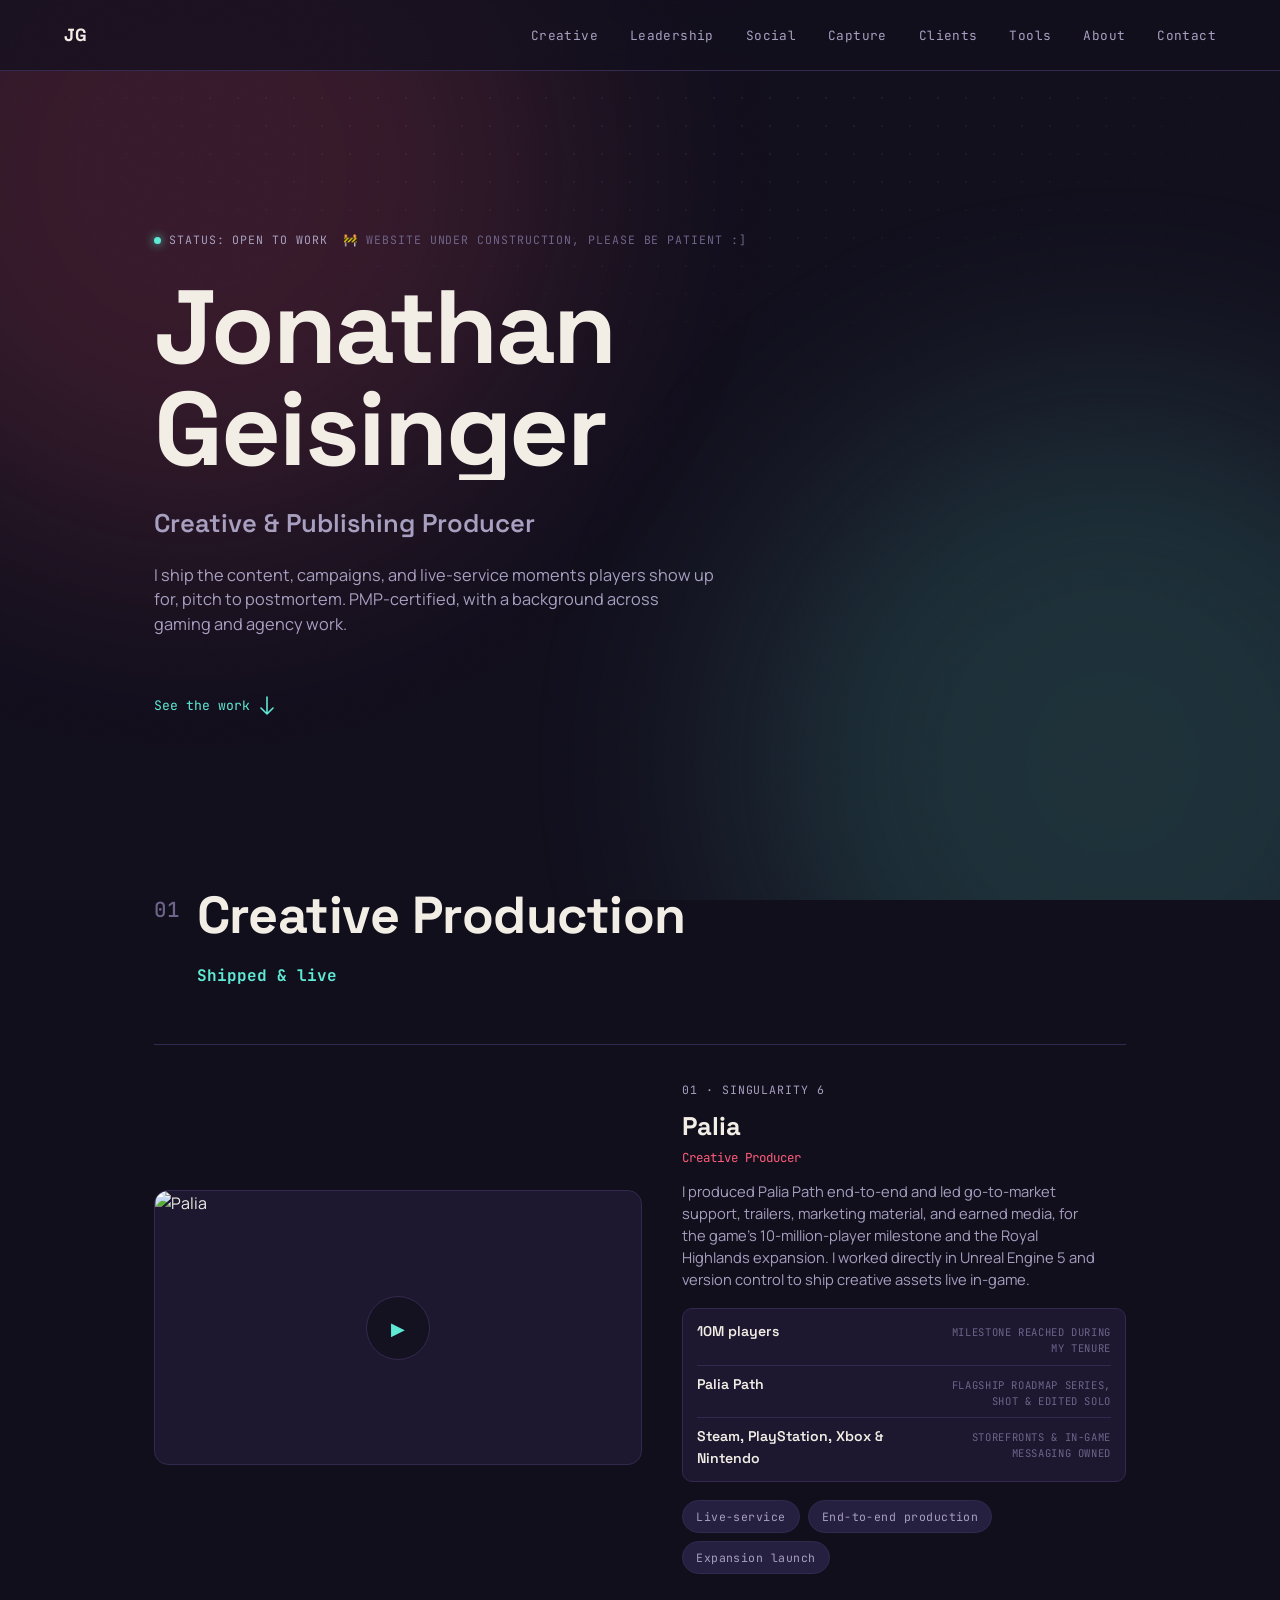
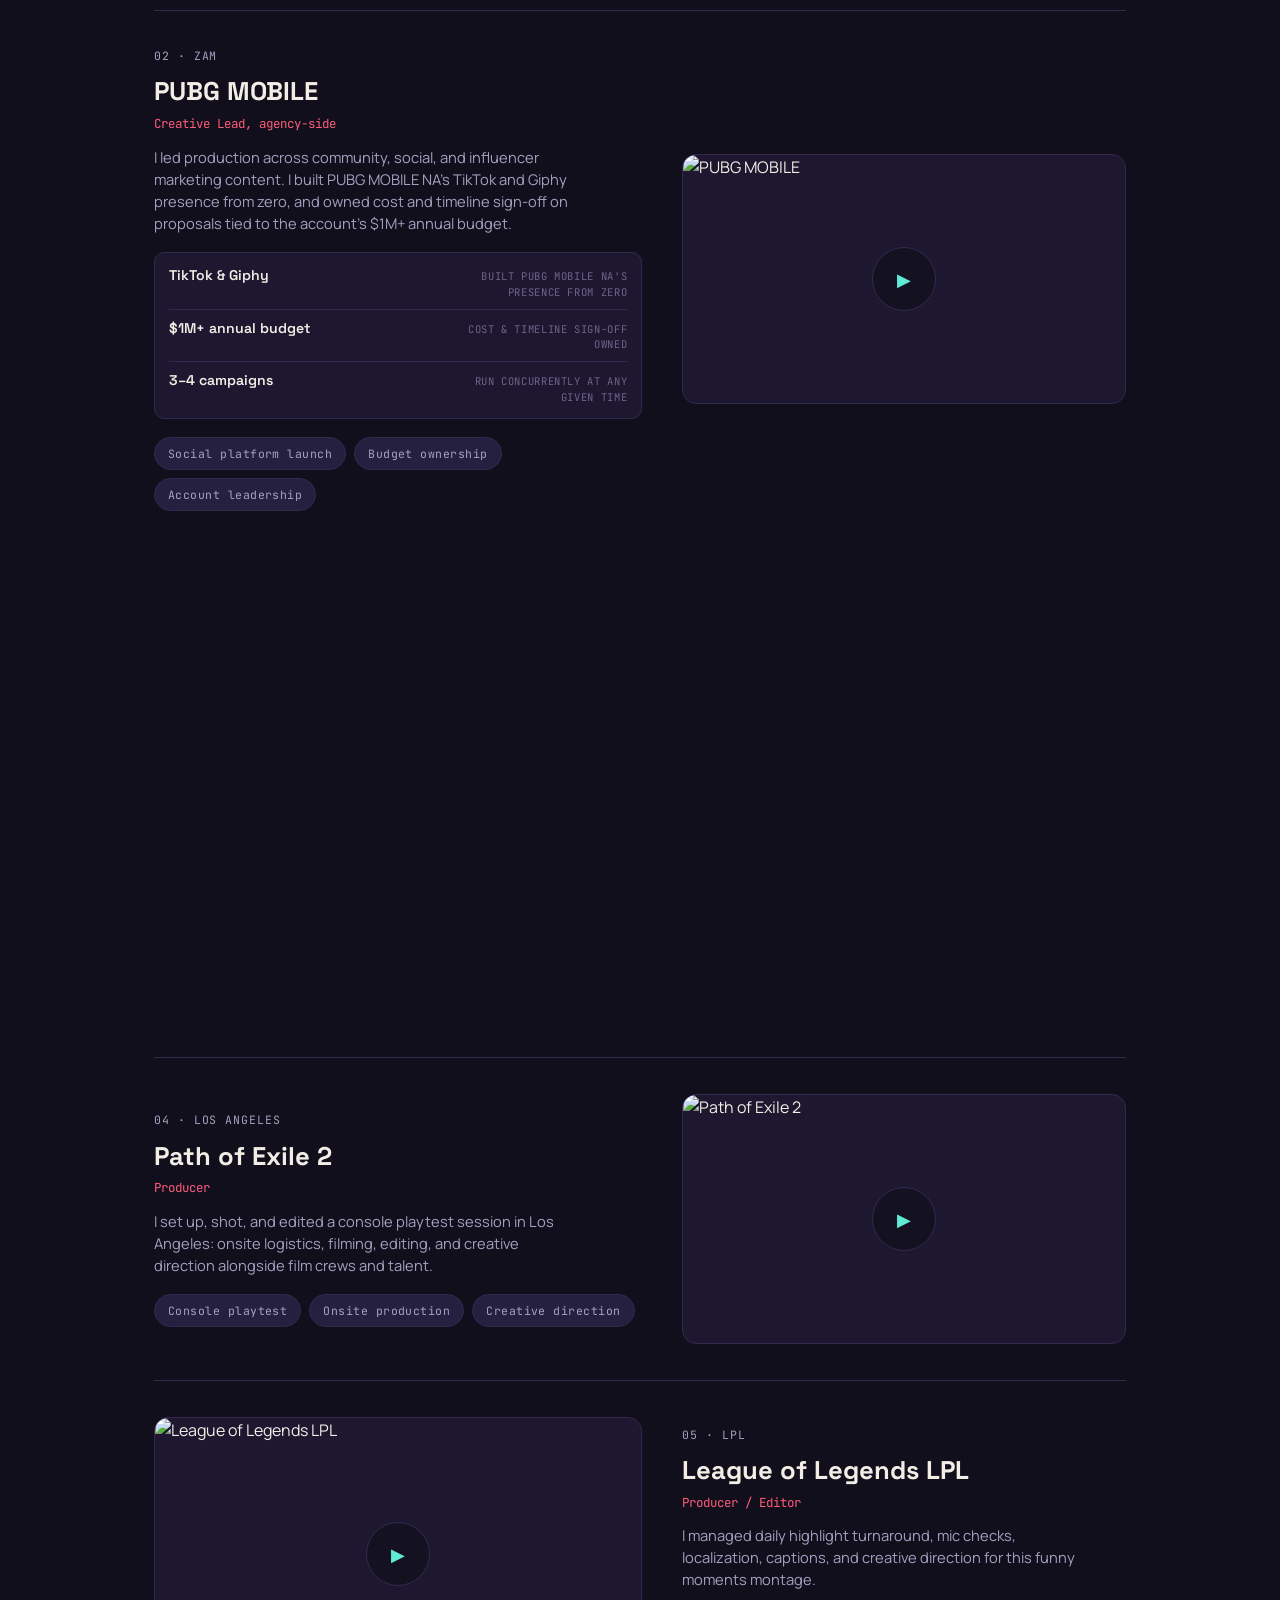
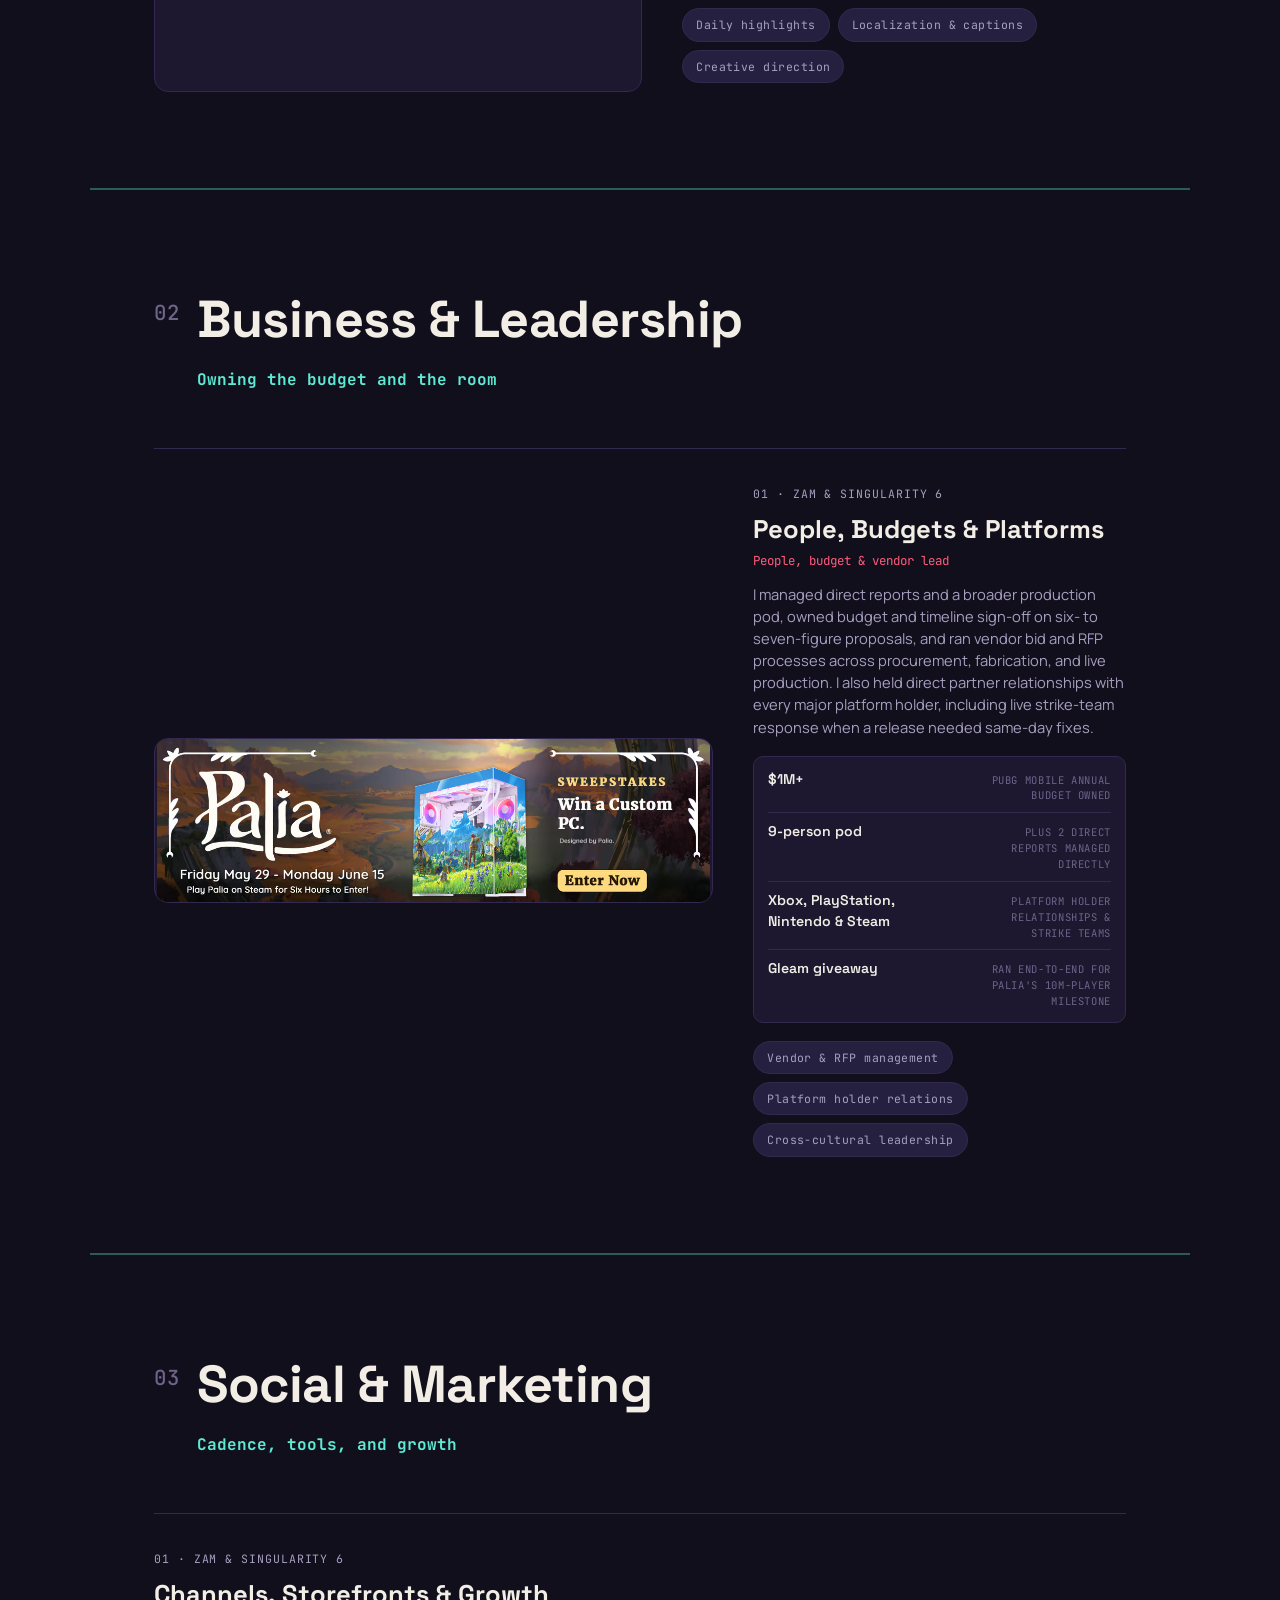
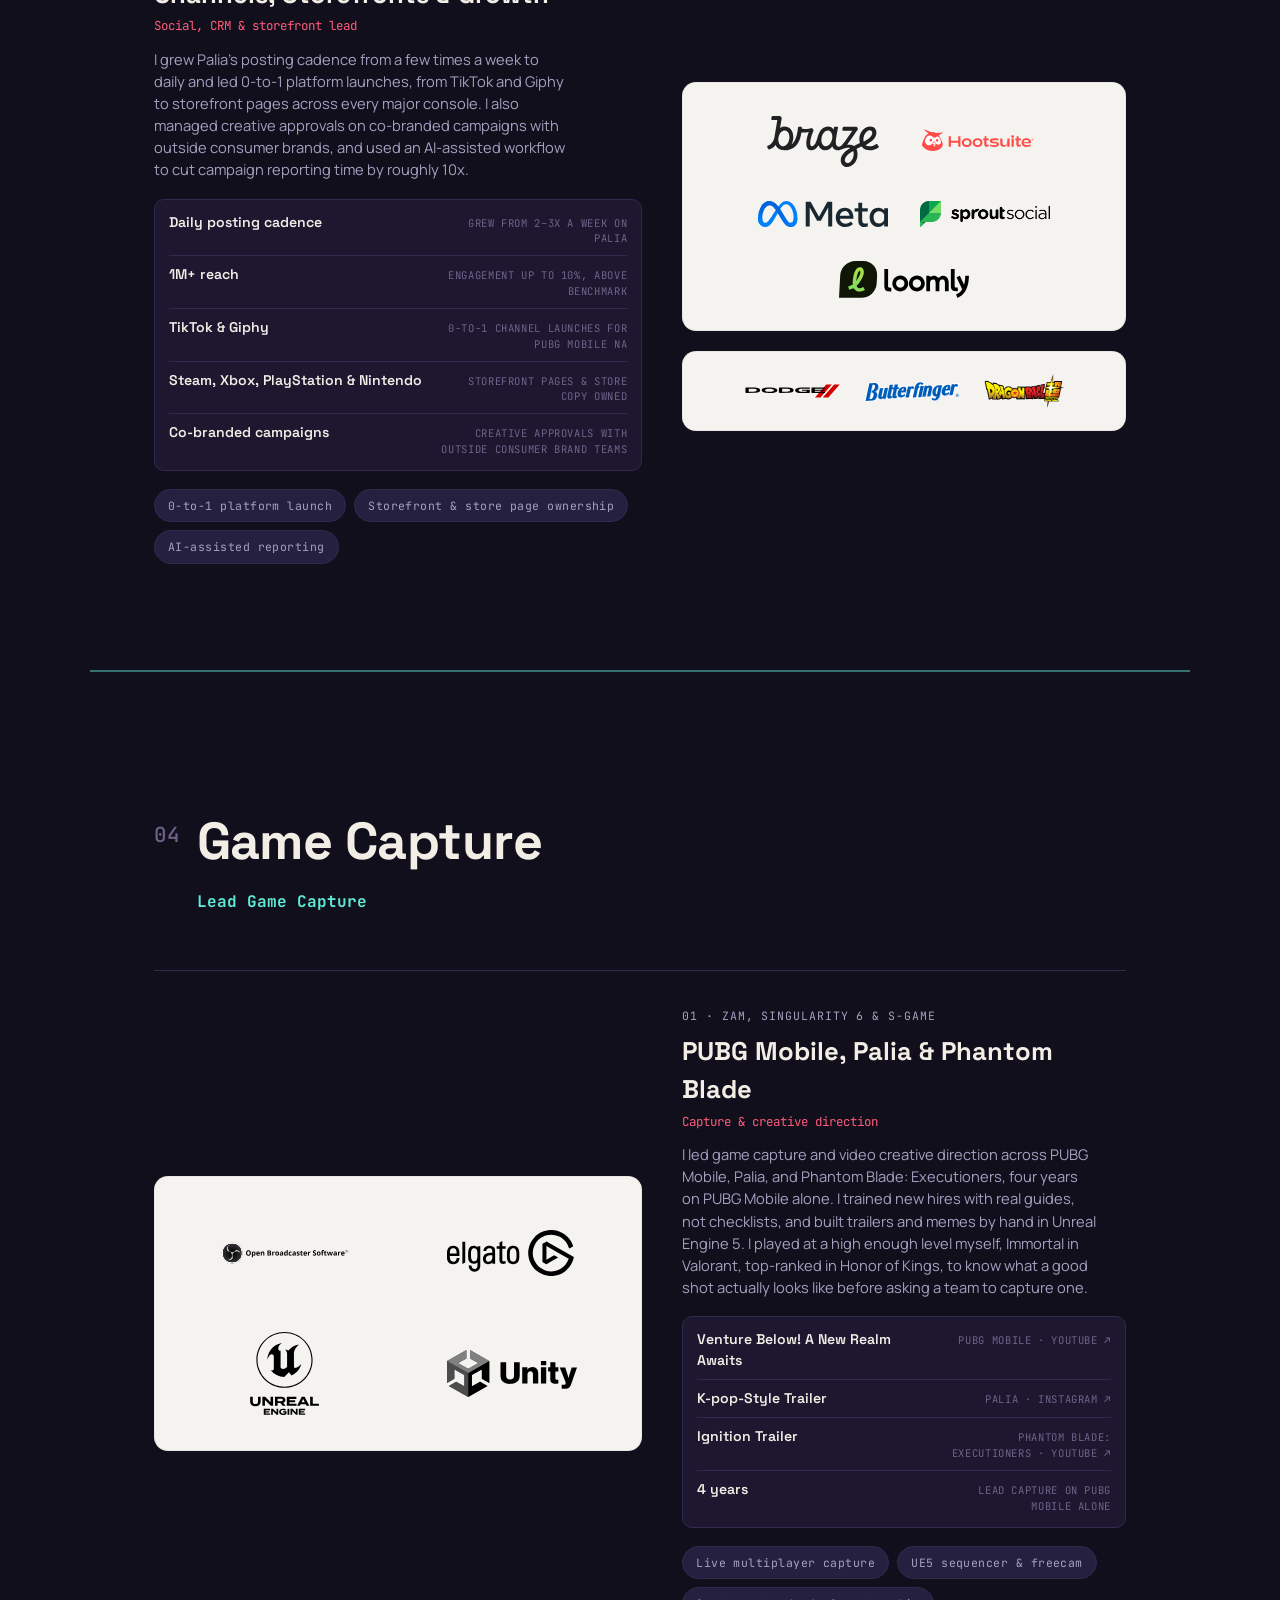
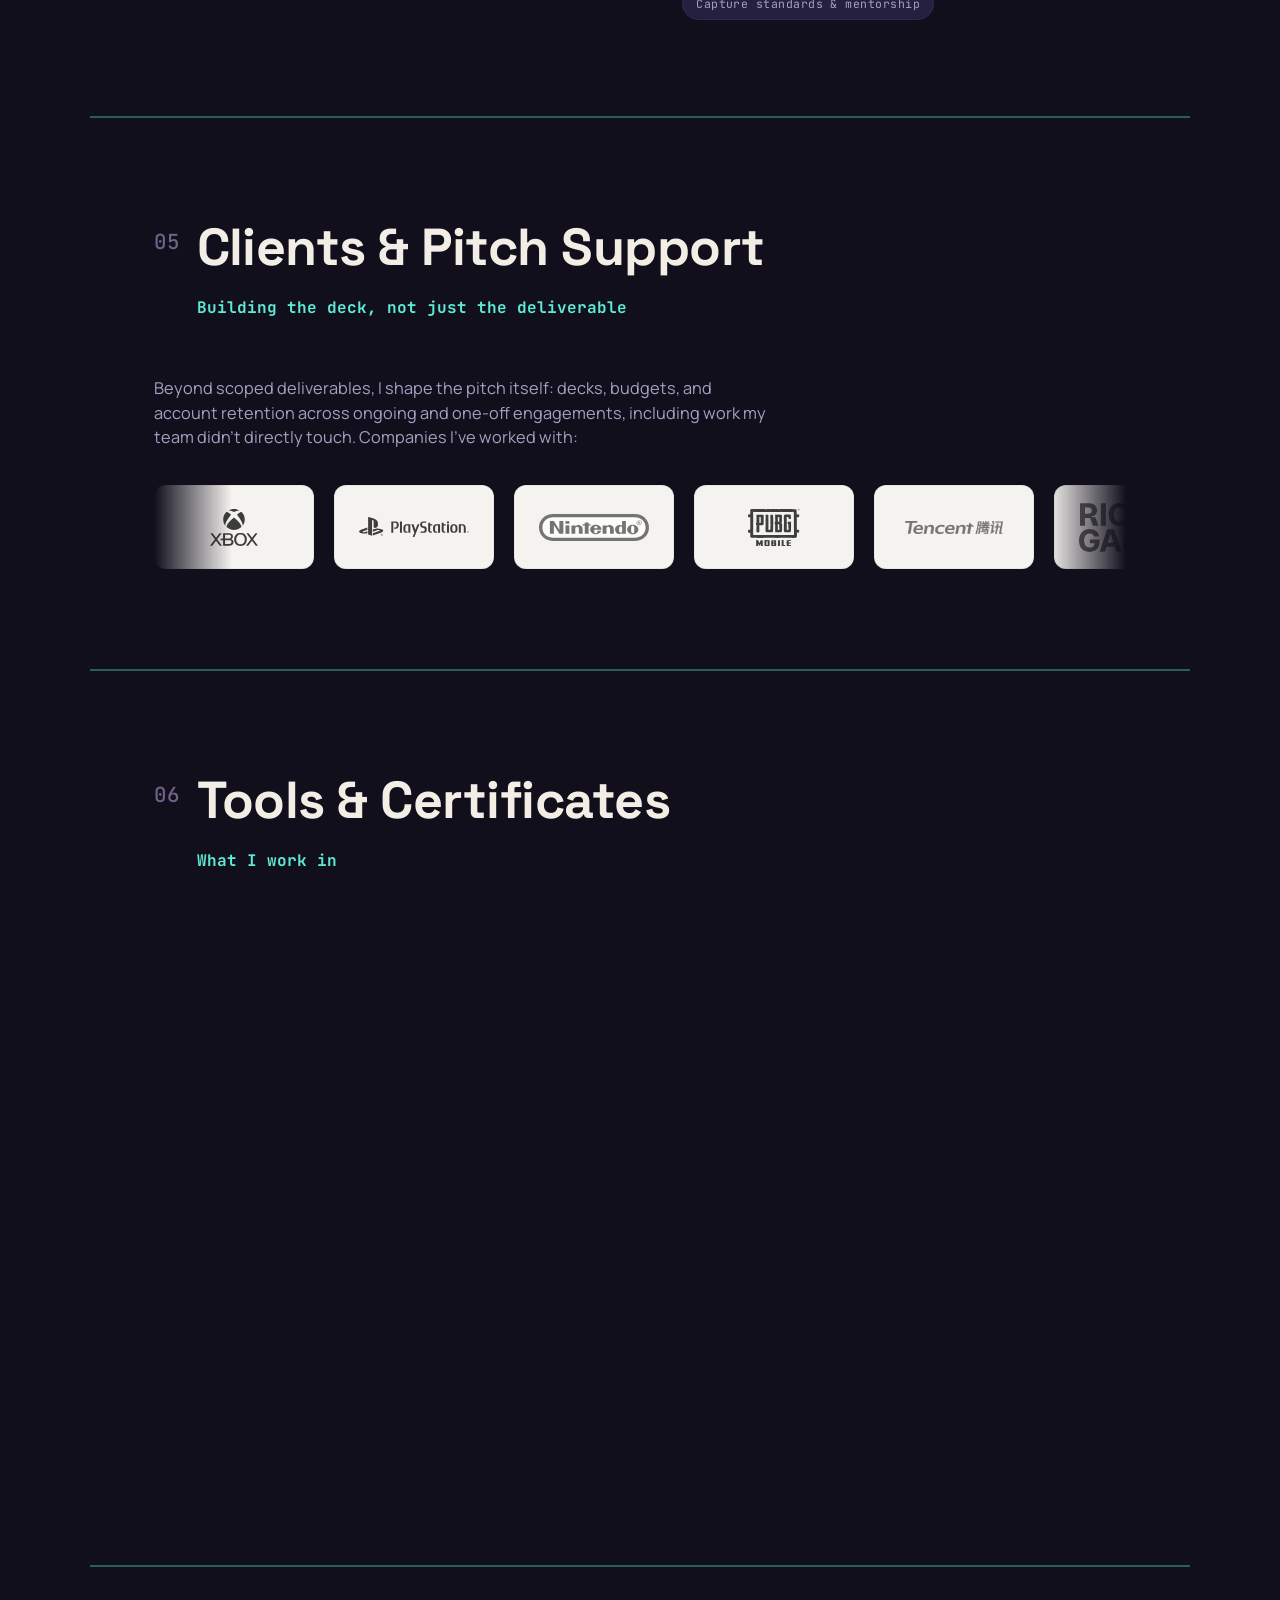
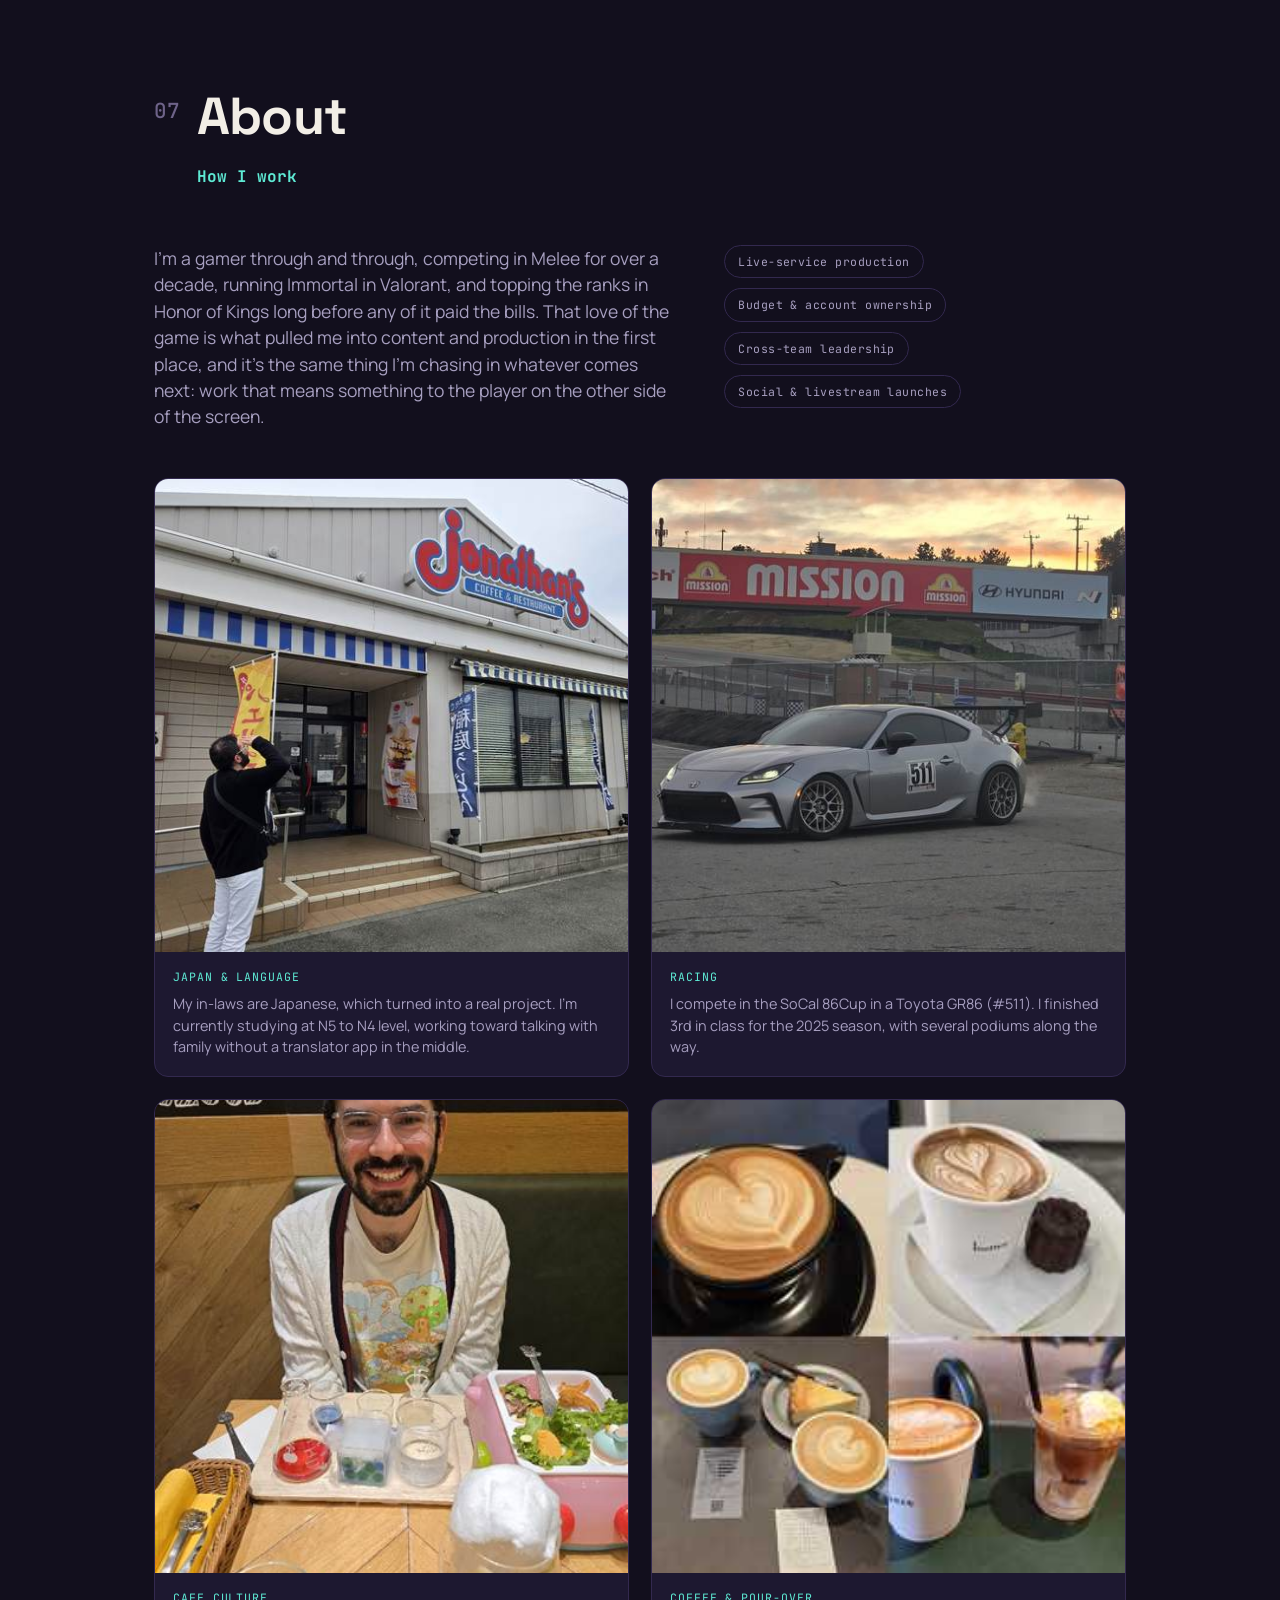
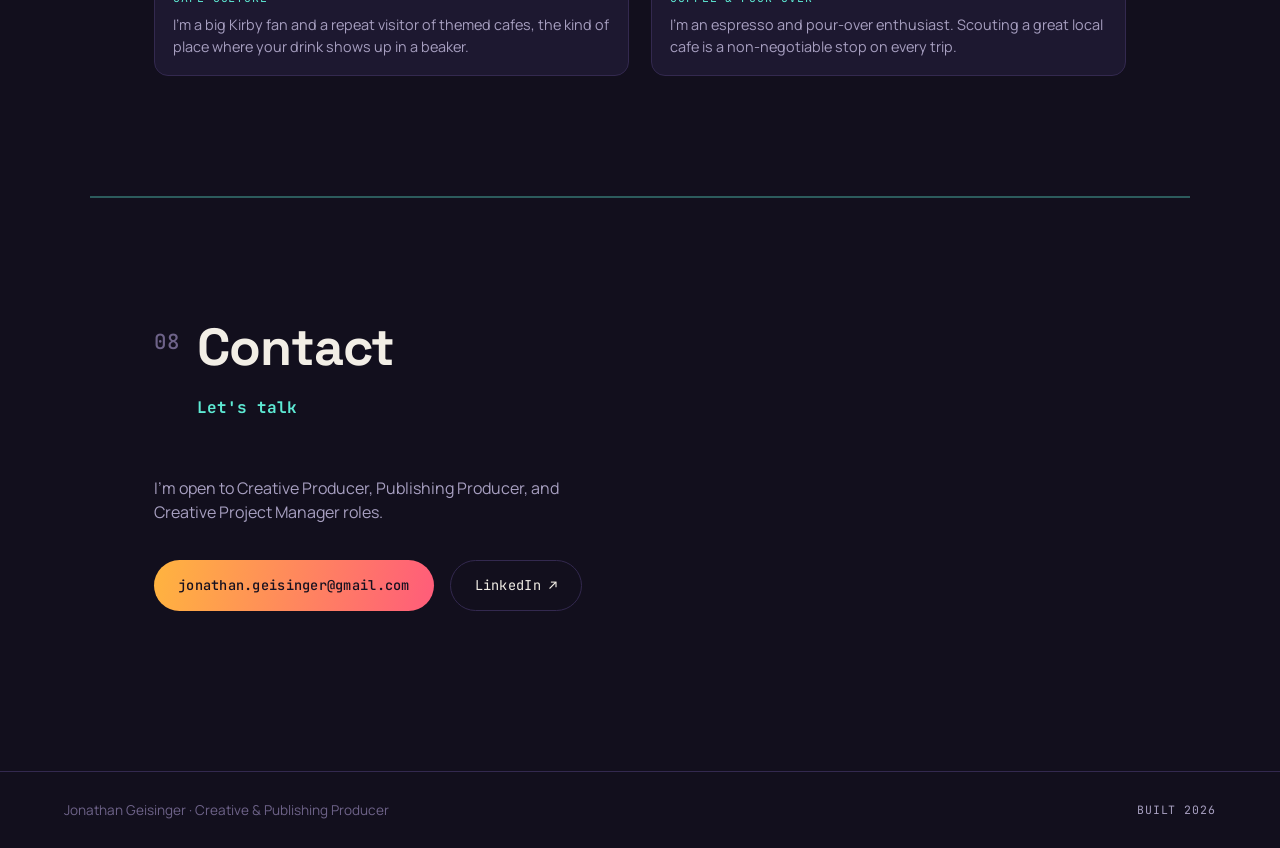
==== index.html @ 8191a418 "Revamp portfolio: split Work into four pillars, add Leadership/Social/Tools showcases Splits the old" ====
<!DOCTYPE html>
<html lang="en">
<head>
<meta charset="UTF-8">
<meta name="viewport" content="width=device-width, initial-scale=1.0">
<title>Jonathan Geisinger · Creative & Publishing Producer</title>
<meta name="description" content="Jonathan Geisinger is a PMP-certified Creative and Publishing Producer working across gaming and agency teams: Palia, PUBG MOBILE, NIKKE.">
<link rel="preconnect" href="https://fonts.googleapis.com">
<link rel="preconnect" href="https://fonts.gstatic.com" crossorigin>
<link href="https://fonts.googleapis.com/css2?family=Space+Grotesk:wght@500;600;700&family=Manrope:wght@400;500;600;700&family=JetBrains+Mono:wght@400;500&display=swap" rel="stylesheet">
<link rel="stylesheet" href="styles.css">
</head>
<body>

<div class="bg-grid"></div>
<div class="bg-glow"></div>
<div class="grain"></div>

<header class="nav" id="top">
  <a class="nav__mark" href="#top">JG</a>
  <nav class="nav__links">
    <a href="#creative-production">Creative</a>
    <a href="#leadership">Leadership</a>
    <a href="#social">Social</a>
    <a href="#capture">Capture</a>
    <a href="#clients">Clients</a>
    <a href="#tools">Tools</a>
    <a href="#about">About</a>
    <a href="#contact">Contact</a>
  </nav>
</header>

<main>

  <!-- ============ HERO ============ -->
  <section class="hero">
    <div class="hero__badges">
      <p class="tag-mono hero__status"><span class="dot"></span> STATUS: OPEN TO WORK</p>
      <p class="tag-mono hero__notice">🚧 Website under construction, please be patient :]</p>
    </div>
    <h1 class="hero__name">Jonathan<br>Geisinger</h1>
    <p class="hero__role">Creative &amp; Publishing Producer</p>
    <p class="hero__sub">I ship the content, campaigns, and live-service moments players show up for,
      pitch to postmortem. PMP-certified, with a background across gaming and agency work.</p>
    <a href="#creative-production" class="hero__scroll">
      <span>See the work</span>
      <svg width="14" height="20" viewBox="0 0 14 20" fill="none"><path d="M7 1v17M1 12l6 6 6-6" stroke="currentColor" stroke-width="1.6" stroke-linecap="round" stroke-linejoin="round"/></svg>
    </a>
  </section>

  <!-- ============ CREATIVE PRODUCTION ============ -->
  <section class="work" id="creative-production">
    <div class="section-head">
      <span class="section-eyebrow__index">01</span>
      <div class="section-head__text">
        <p class="section-eyebrow">Creative Production</p>
        <h2 class="section-title">Shipped &amp; live</h2>
      </div>
    </div>

    <!-- PROJECT 1 — PALIA -->
    <article class="project">
      <div class="project__media">
        <div class="video-embed" data-video-id="fpI1nacehbE" data-title="Palia">
          <div class="video-embed__placeholder">
            <p class="tag-mono">▶ ADD VIDEO</p>
            <p class="video-embed__hint">Paste a YouTube ID in the data-video-id attribute for this block in index.html</p>
          </div>
        </div>
      </div>
      <div class="project__info">
        <p class="tag-mono project__eyebrow">01 · Singularity 6</p>
        <h3 class="project__title">Palia</h3>
        <p class="project__role">Creative Producer</p>
        <p class="project__desc">I produced Palia Path end-to-end and led go-to-market support,
          trailers, marketing material, and earned media, for the game's 10-million-player milestone
          and the Royal Highlands expansion. I worked directly in Unreal Engine 5 and version control
          to ship creative assets live in-game.</p>
        <ul class="stat-list">
          <li><span class="stat-list__value">10M players</span><span class="stat-list__label">milestone reached during my tenure</span></li>
          <li><span class="stat-list__value">Palia Path</span><span class="stat-list__label">flagship roadmap series, shot &amp; edited solo</span></li>
          <li><span class="stat-list__value">Steam, PlayStation, Xbox &amp; Nintendo</span><span class="stat-list__label">storefronts &amp; in-game messaging owned</span></li>
        </ul>
        <div class="project__tags">
          <span class="chip">Live-service</span>
          <span class="chip">End-to-end production</span>
          <span class="chip">Expansion launch</span>
        </div>
      </div>
    </article>

    <!-- PROJECT 2 — PUBG MOBILE -->
    <article class="project project--reverse">
      <div class="project__media">
        <div class="video-embed" data-video-id="yTOrm-iHLl4" data-title="PUBG MOBILE">
          <div class="video-embed__placeholder">
            <p class="tag-mono">▶ ADD VIDEO</p>
            <p class="video-embed__hint">Paste a YouTube ID in the data-video-id attribute for this block in index.html</p>
          </div>
        </div>
      </div>
      <div class="project__info">
        <p class="tag-mono project__eyebrow">02 · ZAM</p>
        <h3 class="project__title">PUBG MOBILE</h3>
        <p class="project__role">Creative Lead, agency-side</p>
        <p class="project__desc">I led production across community, social, and influencer marketing
          content. I built PUBG MOBILE NA's TikTok and Giphy presence from zero, and owned cost and
          timeline sign-off on proposals tied to the account's $1M+ annual budget.</p>
        <ul class="stat-list">
          <li><span class="stat-list__value">TikTok &amp; Giphy</span><span class="stat-list__label">built PUBG MOBILE NA's presence from zero</span></li>
          <li><span class="stat-list__value">$1M+ annual budget</span><span class="stat-list__label">cost &amp; timeline sign-off owned</span></li>
          <li><span class="stat-list__value">3&ndash;4 campaigns</span><span class="stat-list__label">run concurrently at any given time</span></li>
        </ul>
        <div class="project__tags">
          <span class="chip">Social platform launch</span>
          <span class="chip">Budget ownership</span>
          <span class="chip">Account leadership</span>
        </div>
      </div>
    </article>

    <!-- PROJECT 3 — NIKKE -->
    <article class="project">
      <div class="project__media">
        <div class="video-embed" data-video-id="6vO9vY4nE3A" data-title="NIKKE">
          <div class="video-embed__placeholder">
            <p class="tag-mono">▶ ADD VIDEO</p>
            <p class="video-embed__hint">Paste a YouTube ID in the data-video-id attribute for this block in index.html</p>
          </div>
        </div>
      </div>
      <div class="project__info">
        <p class="tag-mono project__eyebrow">03 · ZAM</p>
        <h3 class="project__title">NIKKE</h3>
        <p class="project__role">Technical Director, Livestreams</p>
        <p class="project__desc">I was technical director for every livestream on the account. I built
          NIKKE's regional livestream framework and training guide, still used by vendors more than a
          year after I left.</p>
        <ul class="stat-list">
          <li><span class="stat-list__value">Regional livestream framework</span><span class="stat-list__label">built the operating model &amp; training guide, still used a year-plus after I left</span></li>
          <li><span class="stat-list__value">NIKKE Japan publishing team</span><span class="stat-list__label">co-built a localized livestream production framework</span></li>
        </ul>
        <div class="project__tags">
          <span class="chip">Livestream production</span>
          <span class="chip">Vendor training</span>
          <span class="chip">Process design</span>
        </div>
      </div>
    </article>

    <!-- PROJECT 4 — PATH OF EXILE 2 -->
    <article class="project project--reverse">
      <div class="project__media">
        <div class="video-embed" data-video-id="sqiHET4cuok" data-title="Path of Exile 2">
          <div class="video-embed__placeholder">
            <p class="tag-mono">▶ ADD VIDEO</p>
            <p class="video-embed__hint">Optional: fill this in or delete the block</p>
          </div>
        </div>
      </div>
      <div class="project__info">
        <p class="tag-mono project__eyebrow">04 · Los Angeles</p>
        <h3 class="project__title">Path of Exile 2</h3>
        <p class="project__role">Producer</p>
        <p class="project__desc">I set up, shot, and edited a console playtest session in Los Angeles:
          onsite logistics, filming, editing, and creative direction alongside film crews and talent.</p>
        <div class="project__tags">
          <span class="chip">Console playtest</span>
          <span class="chip">Onsite production</span>
          <span class="chip">Creative direction</span>
        </div>
      </div>
    </article>

    <!-- PROJECT 5 — LPL FUNNY MOMENTS -->
    <article class="project">
      <div class="project__media">
        <div class="video-embed" data-video-id="Ed1BGqoM8WU" data-title="League of Legends LPL">
          <div class="video-embed__placeholder">
            <p class="tag-mono">▶ ADD VIDEO</p>
            <p class="video-embed__hint">Optional: fill this in or delete the block</p>
          </div>
        </div>
      </div>
      <div class="project__info">
        <p class="tag-mono project__eyebrow">05 · LPL</p>
        <h3 class="project__title">League of Legends LPL</h3>
        <p class="project__role">Producer / Editor</p>
        <p class="project__desc">I managed daily highlight turnaround, mic checks, localization,
          captions, and creative direction for this funny moments montage.</p>
        <div class="project__tags">
          <span class="chip">Daily highlights</span>
          <span class="chip">Localization &amp; captions</span>
          <span class="chip">Creative direction</span>
        </div>
      </div>
    </article>

  </section>

  <!-- ============ BUSINESS & LEADERSHIP ============ -->
  <section class="work pillar" id="leadership">
    <div class="section-head">
      <span class="section-eyebrow__index">02</span>
      <div class="section-head__text">
        <p class="section-eyebrow">Business &amp; Leadership</p>
        <h2 class="section-title">Owning the budget and the room</h2>
      </div>
    </div>

    <article class="project project--wide-media">
      <div class="project__media">
        <div class="image-embed image-embed--wide">
          <img src="assets/pcsweepstakesfeature.avif" alt="Palia-themed PC Gleam giveaway sweepstakes page" loading="lazy">
        </div>
      </div>
      <div class="project__info">
        <p class="tag-mono project__eyebrow">01 &middot; ZAM &amp; Singularity 6</p>
        <h3 class="project__title">People, Budgets &amp; Platforms</h3>
        <p class="project__role">People, budget &amp; vendor lead</p>
        <p class="project__desc">I managed direct reports and a broader production pod, owned budget
          and timeline sign-off on six- to seven-figure proposals, and ran vendor bid and RFP processes
          across procurement, fabrication, and live production. I also held direct partner relationships
          with every major platform holder, including live strike-team response when a release needed
          same-day fixes.</p>
        <ul class="stat-list">
          <li><span class="stat-list__value">$1M+</span><span class="stat-list__label">PUBG MOBILE annual budget owned</span></li>
          <li><span class="stat-list__value">9-person pod</span><span class="stat-list__label">plus 2 direct reports managed directly</span></li>
          <li><span class="stat-list__value">Xbox, PlayStation, Nintendo &amp; Steam</span><span class="stat-list__label">platform holder relationships &amp; strike teams</span></li>
          <li><span class="stat-list__value">Gleam giveaway</span><span class="stat-list__label">ran end-to-end for Palia's 10M-player milestone</span></li>
        </ul>
        <div class="project__tags">
          <span class="chip">Vendor &amp; RFP management</span>
          <span class="chip">Platform holder relations</span>
          <span class="chip">Cross-cultural leadership</span>
        </div>
      </div>
    </article>
  </section>

  <!-- ============ SOCIAL & MARKETING ============ -->
  <section class="work pillar" id="social">
    <div class="section-head">
      <span class="section-eyebrow__index">03</span>
      <div class="section-head__text">
        <p class="section-eyebrow">Social &amp; Marketing</p>
        <h2 class="section-title">Cadence, tools, and growth</h2>
      </div>
    </div>

    <article class="project project--reverse">
      <div class="project__media project__media--stacked">
        <div class="logo-showcase">
          <img src="assets/logos/braze.svg" alt="Braze logo">
          <img src="assets/logos/hootsuite.svg" alt="Hootsuite logo">
          <img src="assets/logos/meta.svg" alt="Meta logo">
          <img src="assets/logos/sprout-social.png" alt="Sprout Social logo">
          <img src="assets/logos/loomly.svg" alt="Loomly logo">
        </div>
        <div class="logo-showcase logo-showcase--compact">
          <img src="assets/logos/dodge.svg" alt="Dodge logo">
          <img src="assets/logos/butterfinger.svg" alt="Butterfinger logo">
          <img src="assets/logos/dragon-ball-super.png" alt="Dragon Ball Super logo">
        </div>
      </div>
      <div class="project__info">
        <p class="tag-mono project__eyebrow">01 &middot; ZAM &amp; Singularity 6</p>
        <h3 class="project__title">Channels, Storefronts &amp; Growth</h3>
        <p class="project__role">Social, CRM &amp; storefront lead</p>
        <p class="project__desc">I grew Palia's posting cadence from a few times a week to daily and
          led 0-to-1 platform launches, from TikTok and Giphy to storefront pages across every major
          console. I also managed creative approvals on co-branded campaigns with outside consumer
          brands, and used an AI-assisted workflow to cut campaign reporting time by roughly 10x.</p>
        <ul class="stat-list">
          <li><span class="stat-list__value">Daily posting cadence</span><span class="stat-list__label">grew from 2&ndash;3x a week on Palia</span></li>
          <li><span class="stat-list__value">1M+ reach</span><span class="stat-list__label">engagement up to 10%, above benchmark</span></li>
          <li><span class="stat-list__value">TikTok &amp; Giphy</span><span class="stat-list__label">0-to-1 channel launches for PUBG MOBILE NA</span></li>
          <li><span class="stat-list__value">Steam, Xbox, PlayStation &amp; Nintendo</span><span class="stat-list__label">storefront pages &amp; store copy owned</span></li>
          <li><span class="stat-list__value">Co-branded campaigns</span><span class="stat-list__label">creative approvals with outside consumer brand teams</span></li>
        </ul>
        <div class="project__tags">
          <span class="chip">0-to-1 platform launch</span>
          <span class="chip">Storefront &amp; store page ownership</span>
          <span class="chip">AI-assisted reporting</span>
        </div>
      </div>
    </article>
  </section>

  <!-- ============ GAME CAPTURE ============ -->
  <section class="work" id="capture">
    <div class="section-head">
      <span class="section-eyebrow__index">04</span>
      <div class="section-head__text">
        <p class="section-eyebrow">Game Capture</p>
        <h2 class="section-title">Lead Game Capture</h2>
      </div>
    </div>
    <article class="project">
      <div class="project__media">
        <div class="logo-showcase logo-showcase--grid">
          <img src="assets/logos/obs.svg" alt="OBS Studio logo">
          <img src="assets/logos/elgato.svg" alt="Elgato logo">
          <img src="assets/logos/unreal-engine.svg" alt="Unreal Engine logo" class="logo-showcase__img--lg">
          <img src="assets/logos/unity.svg" alt="Unity logo">
        </div>
      </div>
      <div class="project__info">
        <p class="tag-mono project__eyebrow">01 &middot; ZAM, Singularity 6 &amp; S-GAME</p>
        <h3 class="project__title">PUBG Mobile, Palia &amp; Phantom Blade</h3>
        <p class="project__role">Capture &amp; creative direction</p>
        <p class="project__desc">I led game capture and video creative direction across PUBG Mobile,
          Palia, and Phantom Blade: Executioners, four years on PUBG Mobile alone. I trained new hires
          with real guides, not checklists, and built trailers and memes by hand in Unreal Engine 5. I
          played at a high enough level myself, Immortal in Valorant, top-ranked in Honor of Kings, to
          know what a good shot actually looks like before asking a team to capture one.</p>
        <ul class="stat-list">
          <li><a class="stat-list__value" href="https://www.youtube.com/watch?v=oVBcbU025Vw" target="_blank" rel="noopener">Venture Below! A New Realm Awaits</a><span class="stat-list__label">PUBG Mobile &middot; YouTube ↗</span></li>
          <li><a class="stat-list__value" href="https://www.instagram.com/p/DZX2NHMCeqC/?hl=en" target="_blank" rel="noopener">K-pop-Style Trailer</a><span class="stat-list__label">Palia &middot; Instagram ↗</span></li>
          <li><a class="stat-list__value" href="https://www.youtube.com/watch?v=RFO_wtCxcr4" target="_blank" rel="noopener">Ignition Trailer</a><span class="stat-list__label">Phantom Blade: Executioners &middot; YouTube ↗</span></li>
          <li><span class="stat-list__value">4 years</span><span class="stat-list__label">lead capture on PUBG Mobile alone</span></li>
        </ul>
        <div class="project__tags">
          <span class="chip">Live multiplayer capture</span>
          <span class="chip">UE5 sequencer &amp; freecam</span>
          <span class="chip">Capture standards &amp; mentorship</span>
        </div>
      </div>
    </article>

  </section>

  <!-- ============ CLIENTS / PITCH SUPPORT ============ -->
  <section class="clients" id="clients">
    <div class="section-head">
      <span class="section-eyebrow__index">05</span>
      <div class="section-head__text">
        <p class="section-eyebrow">Clients &amp; Pitch Support</p>
        <h2 class="section-title">Building the deck, not just the deliverable</h2>
      </div>
    </div>
    <p class="clients__body">
      Beyond scoped deliverables, I shape the pitch itself: decks, budgets, and account retention
      across ongoing and one-off engagements, including work my team didn't directly touch. Companies
      I've worked with:
    </p>
    <div class="marquee">
      <div class="marquee__track">
        <div class="logo-card"><img class="logo-card__img" src="assets/logos/xbox.svg" alt="Xbox logo"></div>
        <div class="logo-card"><img class="logo-card__img" src="assets/logos/playstation.svg" alt="PlayStation logo"></div>
        <div class="logo-card"><img class="logo-card__img" src="assets/logos/nintendo.svg" alt="Nintendo logo"></div>
        <div class="logo-card"><img class="logo-card__img" src="assets/logos/pubg-mobile.svg" alt="PUBG Mobile logo"></div>
        <div class="logo-card"><img class="logo-card__img" src="assets/logos/tencent.svg" alt="Tencent logo"></div>
        <div class="logo-card"><img class="logo-card__img" src="assets/logos/riot-china.svg" alt="Riot Games logo"></div>
        <div class="logo-card"><img class="logo-card__img" src="assets/logos/singularity6.svg" alt="Singularity 6 logo"></div>
        <div class="logo-card"><img class="logo-card__img" src="assets/logos/palia.svg" alt="Palia logo"></div>
        <div class="logo-card"><img class="logo-card__img" src="assets/logos/sgame.svg" alt="S-GAME logo"></div>
        <div class="logo-card"><img class="logo-card__img" src="assets/logos/level-infinite.png" alt="Level Infinite logo"></div>
        <div class="logo-card"><img class="logo-card__img" src="assets/logos/lightspeed.png" alt="Lightspeed Studios logo"></div>
        <div class="logo-card"><img class="logo-card__img" src="assets/logos/trovo.svg" alt="Trovo logo"></div>
        <div class="logo-card"><img class="logo-card__img" src="assets/logos/level8.png" alt="LEVEL8 logo"></div>
        <div class="logo-card"><img class="logo-card__img" src="assets/logos/shiftup.png" alt="Shift Up logo"></div>
        <div class="logo-card"><img class="logo-card__img" src="assets/logos/typhur.png" alt="Typhur logo"></div>
        <div class="logo-card" aria-hidden="true"><img class="logo-card__img" src="assets/logos/xbox.svg" alt="Xbox logo"></div>
        <div class="logo-card" aria-hidden="true"><img class="logo-card__img" src="assets/logos/playstation.svg" alt="PlayStation logo"></div>
        <div class="logo-card" aria-hidden="true"><img class="logo-card__img" src="assets/logos/nintendo.svg" alt="Nintendo logo"></div>
        <div class="logo-card" aria-hidden="true"><img class="logo-card__img" src="assets/logos/pubg-mobile.svg" alt="PUBG Mobile logo"></div>
        <div class="logo-card" aria-hidden="true"><img class="logo-card__img" src="assets/logos/tencent.svg" alt="Tencent logo"></div>
        <div class="logo-card" aria-hidden="true"><img class="logo-card__img" src="assets/logos/riot-china.svg" alt="Riot Games logo"></div>
        <div class="logo-card" aria-hidden="true"><img class="logo-card__img" src="assets/logos/singularity6.svg" alt="Singularity 6 logo"></div>
        <div class="logo-card" aria-hidden="true"><img class="logo-card__img" src="assets/logos/palia.svg" alt="Palia logo"></div>
        <div class="logo-card" aria-hidden="true"><img class="logo-card__img" src="assets/logos/sgame.svg" alt="S-GAME logo"></div>
        <div class="logo-card" aria-hidden="true"><img class="logo-card__img" src="assets/logos/level-infinite.png" alt="Level Infinite logo"></div>
        <div class="logo-card" aria-hidden="true"><img class="logo-card__img" src="assets/logos/lightspeed.png" alt="Lightspeed Studios logo"></div>
        <div class="logo-card" aria-hidden="true"><img class="logo-card__img" src="assets/logos/trovo.svg" alt="Trovo logo"></div>
        <div class="logo-card" aria-hidden="true"><img class="logo-card__img" src="assets/logos/level8.png" alt="LEVEL8 logo"></div>
        <div class="logo-card" aria-hidden="true"><img class="logo-card__img" src="assets/logos/shiftup.png" alt="Shift Up logo"></div>
        <div class="logo-card" aria-hidden="true"><img class="logo-card__img" src="assets/logos/typhur.png" alt="Typhur logo"></div>
      </div>
    </div>
  </section>

  <!-- ============ TOOLS & CERTIFICATES ============ -->
  <section class="tools" id="tools">
    <div class="section-head">
      <span class="section-eyebrow__index">06</span>
      <div class="section-head__text">
        <p class="section-eyebrow">Tools &amp; Certificates</p>
        <h2 class="section-title">What I work in</h2>
      </div>
    </div>
    <article class="project">
      <div class="project__media project__media--stacked">
        <div class="logo-showcase logo-showcase--badges">
          <img src="assets/logos/pmp-badge.png" alt="PMP certification badge">
          <img src="assets/logos/psm-badge.png" alt="Professional Scrum Master I certification badge">
          <img src="assets/logos/airtable-badge.png" alt="Airtable Admin certification badge">
        </div>
        <div class="logo-showcase">
          <img src="assets/logos/asana.svg" alt="Asana logo">
          <img src="assets/logos/clickup.svg" alt="ClickUp logo">
          <img src="assets/logos/monday.svg" alt="Monday.com logo">
          <img src="assets/logos/jira.svg" alt="Jira logo">
          <img src="assets/logos/premiere-pro.svg" alt="Adobe Premiere Pro logo">
          <img src="assets/logos/photoshop.svg" alt="Adobe Photoshop logo">
          <img src="assets/logos/after-effects.svg" alt="Adobe After Effects logo">
        </div>
      </div>
      <div class="project__info">
        <p class="project__desc">I work across the stack, with hands-on fluency in both creative
          tools and the project management systems that keep the work on schedule.</p>
        <div class="project__tags">
          <span class="chip">PMP</span>
          <span class="chip">PSM I Certified</span>
          <span class="chip">Airtable Certified</span>
          <span class="chip">Premiere Pro</span>
          <span class="chip">Photoshop</span>
          <span class="chip">After Effects</span>
          <span class="chip">Asana</span>
          <span class="chip">ClickUp</span>
          <span class="chip">Monday.com</span>
          <span class="chip">Jira</span>
        </div>
      </div>
    </article>
  </section>

  <!-- ============ ABOUT ============ -->
  <section class="about" id="about">
    <div class="section-head">
      <span class="section-eyebrow__index">07</span>
      <div class="section-head__text">
        <p class="section-eyebrow">About</p>
        <h2 class="section-title">How I work</h2>
      </div>
    </div>
    <div class="about__grid">
      <p class="about__body">
        I'm a gamer through and through, competing in Melee for over a decade, running Immortal in
        Valorant, and topping the ranks in Honor of Kings long before any of it paid the bills. That
        love of the game is what pulled me into content and production in the first place, and it's
        the same thing I'm chasing in whatever comes next: work that means something to the player
        on the other side of the screen.
      </p>
      <ul class="about__chips">
        <li class="chip chip--outline">Live-service production</li>
        <li class="chip chip--outline">Budget &amp; account ownership</li>
        <li class="chip chip--outline">Cross-team leadership</li>
        <li class="chip chip--outline">Social &amp; livestream launches</li>
      </ul>
    </div>
    <div class="about__gallery">
      <figure class="hobby-tile">
        <img id="hobby-img-japan" alt="Jonathan saluting a Jonathan's restaurant sign in Japan" loading="lazy">
        <figcaption>
          <p class="tag-mono hobby-tile__eyebrow">Japan &amp; language</p>
          <p class="hobby-tile__text">My in-laws are Japanese, which turned into a real project. I'm currently studying at N5 to N4 level, working toward talking with family without a translator app in the middle.</p>
        </figcaption>
      </figure>
      <figure class="hobby-tile">
        <img id="hobby-img-racing" alt="Jonathan's Toyota GR86 race car at Laguna Seca" loading="lazy">
        <figcaption>
          <p class="tag-mono hobby-tile__eyebrow">Racing</p>
          <p class="hobby-tile__text">I compete in the SoCal 86Cup in a Toyota GR86 (#511). I finished 3rd in class for the 2025 season, with several podiums along the way.</p>
        </figcaption>
      </figure>
      <figure class="hobby-tile">
        <img id="hobby-img-cafe" alt="Jonathan at a Kirby-themed cafe" loading="lazy">
        <figcaption>
          <p class="tag-mono hobby-tile__eyebrow">Cafe culture</p>
          <p class="hobby-tile__text">I'm a big Kirby fan and a repeat visitor of themed cafes, the kind of place where your drink shows up in a beaker.</p>
        </figcaption>
      </figure>
      <figure class="hobby-tile">
        <img id="hobby-img-coffee" alt="Four latte art coffees from different cafes" loading="lazy">
        <figcaption>
          <p class="tag-mono hobby-tile__eyebrow">Coffee &amp; pour-over</p>
          <p class="hobby-tile__text">I'm an espresso and pour-over enthusiast. Scouting a great local cafe is a non-negotiable stop on every trip.</p>
        </figcaption>
      </figure>
    </div>
  </section>

  <!-- ============ CONTACT ============ -->
  <section class="contact" id="contact">
    <div class="section-head">
      <span class="section-eyebrow__index">08</span>
      <div class="section-head__text">
        <p class="section-eyebrow">Contact</p>
        <h2 class="section-title">Let's talk</h2>
      </div>
    </div>
    <p class="contact__sub">I'm open to Creative Producer, Publishing Producer, and Creative Project
      Manager roles.</p>
    <div class="contact__links">
      <a href="mailto:jonathan.geisinger@gmail.com" class="btn btn--primary">jonathan.geisinger@gmail.com</a>
      <a href="https://www.linkedin.com/in/jonathan-geisinger-venti/" target="_blank" rel="noopener" class="btn btn--outline">LinkedIn ↗</a>
    </div>
  </section>

</main>

<footer class="footer">
  <p>Jonathan Geisinger · Creative &amp; Publishing Producer</p>
  <p class="tag-mono">Built 2026</p>
</footer>

<script src="assets/hobby-japan.js"></script>
<script src="assets/hobby-racing.js"></script>
<script src="assets/hobby-cafe.js?v=2"></script>
<script src="assets/hobby-coffee.js?v=2"></script>
<script src="script.js"></script>
</body>
</html>
---- styles.css ----
/* ============================================
   TOKENS
   ============================================ */
:root {
  --bg: #120F1D;
  --surface: #1D1830;
  --surface-2: #262040;
  --border: #33294F;

  --amber: #FFB43F;
  --coral: #FF5C7A;
  --mint: #5EEAD4;

  --text: #F2EEE6;
  --text-dim: #A79FC0;
  --text-faint: #6E6389;

  --font-display: 'Space Grotesk', sans-serif;
  --font-body: 'Manrope', sans-serif;
  --font-mono: 'JetBrains Mono', monospace;

  --max-width: 1100px;
  --edge: clamp(20px, 5vw, 64px);
}

* { box-sizing: border-box; margin: 0; padding: 0; }

html { scroll-behavior: smooth; }

@media (prefers-reduced-motion: reduce) {
  html { scroll-behavior: auto; }
  * { animation-duration: 0.01ms !important; transition-duration: 0.01ms !important; }
}

body {
  background: var(--bg);
  color: var(--text);
  font-family: var(--font-body);
  line-height: 1.5;
  overflow-x: hidden;
}

a { color: inherit; text-decoration: none; }

/* subtle film-grain texture so the dark bg doesn't feel flat */
.grain {
  position: fixed;
  inset: 0;
  pointer-events: none;
  z-index: 999;
  opacity: 0.035;
  background-image: url("data:image/svg+xml,%3Csvg xmlns='http://www.w3.org/2000/svg' width='120' height='120'%3E%3Cfilter id='n'%3E%3CfeTurbulence type='fractalNoise' baseFrequency='0.9' numOctaves='2' stitchTiles='stitch'/%3E%3C/filter%3E%3Crect width='100%25' height='100%25' filter='url(%23n)'/%3E%3C/svg%3E");
  mix-blend-mode: overlay;
}

/* Full-screen ambient background: static dot-grid + slow-drifting glow orbs.
   Both use transform/steady opacity only — no flashing, no flicker. */
.bg-grid {
  position: fixed;
  inset: 0;
  z-index: 0;
  pointer-events: none;
  background-image: radial-gradient(rgba(242, 238, 230, 0.06) 1px, transparent 1px);
  background-size: 28px 28px;
  -webkit-mask-image: radial-gradient(ellipse 80% 60% at 50% 0%, black 30%, transparent 75%);
  mask-image: radial-gradient(ellipse 80% 60% at 50% 0%, black 30%, transparent 75%);
}

.bg-glow {
  position: fixed;
  inset: 0;
  z-index: 0;
  pointer-events: none;
  overflow: hidden;
}

.bg-glow::before,
.bg-glow::after {
  content: "";
  position: absolute;
  width: 58vmax;
  height: 58vmax;
  border-radius: 50%;
  filter: blur(120px);
  opacity: 0.16;
  will-change: transform;
}

.bg-glow::before {
  background: var(--coral);
  top: -22%;
  left: -14%;
  animation: drift-a 46s ease-in-out infinite alternate;
}

.bg-glow::after {
  background: var(--mint);
  bottom: -26%;
  right: -16%;
  animation: drift-b 54s ease-in-out infinite alternate;
}

@keyframes drift-a {
  0% { transform: translate(0, 0) scale(1); }
  100% { transform: translate(8vw, 6vh) scale(1.08); }
}

@keyframes drift-b {
  0% { transform: translate(0, 0) scale(1); }
  100% { transform: translate(-7vw, -5vh) scale(1.06); }
}

@media (prefers-reduced-motion: reduce) {
  .bg-glow::before,
  .bg-glow::after {
    animation: none;
  }
}

.nav,
main,
.footer {
  position: relative;
  z-index: 1;
}

:focus-visible {
  outline: 2px solid var(--mint);
  outline-offset: 3px;
}

/* ============================================
   UTILITIES
   ============================================ */
.tag-mono {
  font-family: var(--font-mono);
  font-size: 0.72rem;
  letter-spacing: 0.08em;
  text-transform: uppercase;
  color: var(--text-dim);
}

/* Section identity (e.g. "Creative Production") is now the dominant heading, styled
   like .project__title/.project__role but bigger — these are master sections, project
   cards are one level down. The old section-title tagline (e.g. "Shipped & live")
   demotes to a caption below it, tab-aligned with the heading text (not the index number). */
.section-head {
  display: flex;
  align-items: flex-start;
  gap: 16px;
  margin-bottom: 56px;
}

.section-head__text {
  display: flex;
  flex-direction: column;
}

.section-eyebrow {
  font-family: var(--font-display);
  font-weight: 700;
  font-size: clamp(2.25rem, 5vw, 3.25rem);
  letter-spacing: -0.01em;
  color: var(--text);
  margin-bottom: 10px;
}

.section-eyebrow__index {
  flex-shrink: 0;
  margin-top: clamp(0.7rem, 1.8vw, 1.1rem);
  font-family: var(--font-mono);
  font-size: clamp(1rem, 1.8vw, 1.3rem);
  font-weight: 500;
  letter-spacing: 0.06em;
  color: var(--text-faint);
}

.section-title {
  font-family: var(--font-mono);
  font-size: 1rem;
  color: var(--mint);
  margin-bottom: 0;
}

.chip {
  display: inline-block;
  font-family: var(--font-mono);
  font-size: 0.72rem;
  letter-spacing: 0.04em;
  padding: 7px 13px;
  border-radius: 100px;
  background: var(--surface-2);
  color: var(--text-dim);
  border: 1px solid var(--border);
}

.chip--outline {
  background: transparent;
  border: 1px solid var(--border);
  list-style: none;
}

.btn {
  display: inline-flex;
  align-items: center;
  gap: 8px;
  padding: 14px 24px;
  border-radius: 100px;
  font-family: var(--font-mono);
  font-size: 0.85rem;
  letter-spacing: 0.02em;
  transition: transform 0.18s ease, box-shadow 0.18s ease;
}

.btn--primary {
  background: linear-gradient(100deg, var(--amber), var(--coral));
  color: #16101f;
  font-weight: 500;
}

.btn--outline {
  border: 1px solid var(--border);
  color: var(--text);
}

.btn:hover { transform: translateY(-2px); }
.btn--primary:hover { box-shadow: 0 8px 24px -8px rgba(255, 92, 122, 0.5); }

/* ============================================
   NAV
   ============================================ */
.nav {
  position: sticky;
  top: 0;
  z-index: 100;
  display: flex;
  align-items: center;
  justify-content: space-between;
  padding: 22px var(--edge);
  backdrop-filter: blur(10px);
  background: rgba(18, 15, 29, 0.7);
  border-bottom: 1px solid var(--border);
}

.nav__mark {
  font-family: var(--font-display);
  font-weight: 700;
  font-size: 1.1rem;
  letter-spacing: 0.02em;
}

.nav__links {
  display: flex;
  gap: 32px;
  font-family: var(--font-mono);
  font-size: 0.8rem;
  letter-spacing: 0.03em;
}

.nav__links a {
  color: var(--text-dim);
  transition: color 0.15s ease;
}
.nav__links a:hover { color: var(--mint); }

/* ============================================
   HERO
   ============================================ */
.hero {
  padding: clamp(80px, 14vw, 160px) var(--edge) clamp(60px, 10vw, 100px);
  max-width: var(--max-width);
  margin: 0 auto;
}

.hero__badges {
  display: flex;
  align-items: center;
  flex-wrap: wrap;
  gap: 16px;
  margin-bottom: 28px;
}

.hero__status {
  display: inline-flex;
  align-items: center;
  gap: 8px;
}

.hero__notice {
  color: var(--text-faint);
}

.dot {
  width: 7px;
  height: 7px;
  border-radius: 50%;
  background: var(--mint);
  box-shadow: 0 0 10px var(--mint);
}

.hero__name {
  font-family: var(--font-display);
  font-weight: 700;
  font-size: clamp(3rem, 9vw, 6.5rem);
  line-height: 0.98;
  letter-spacing: -0.02em;
  background: linear-gradient(110deg, var(--text) 30%, var(--amber) 55%, var(--coral) 80%, var(--text) 100%);
  background-size: 220% 100%;
  -webkit-background-clip: text;
  background-clip: text;
  color: transparent;
  margin-bottom: 24px;
  animation: shimmer 10s ease-in-out infinite;
}

@keyframes shimmer {
  0%, 100% { background-position: 0% 50%; }
  50% { background-position: 100% 50%; }
}

@media (prefers-reduced-motion: reduce) {
  .hero__name { animation: none; }
}

.hero__role {
  font-family: var(--font-display);
  font-weight: 600;
  font-size: clamp(1.15rem, 2.4vw, 1.6rem);
  color: var(--text-dim);
  margin-bottom: 20px;
}

.hero__sub {
  max-width: 560px;
  font-size: 1.02rem;
  color: var(--text-dim);
  margin-bottom: 56px;
}

.hero__scroll {
  display: inline-flex;
  align-items: center;
  gap: 10px;
  font-family: var(--font-mono);
  font-size: 0.82rem;
  color: var(--mint);
}

.hero__scroll svg {
  transition: transform 0.2s ease;
}

.hero__scroll:hover svg {
  transform: translateY(3px);
}

/* ============================================
   WORK / PROJECTS
   ============================================ */
.work {
  padding: 60px var(--edge) 40px;
  max-width: var(--max-width);
  margin: 0 auto;
}

.project {
  display: grid;
  grid-template-columns: 1.1fr 1fr;
  gap: 40px;
  align-items: center;
  padding: 36px 0;
  border-top: 1px solid var(--border);
  opacity: 0;
  transform: translateY(36px) scale(0.97);
  transition: opacity 0.8s cubic-bezier(.16,1,.3,1), transform 0.8s cubic-bezier(.16,1,.3,1);
}

.project.is-visible {
  opacity: 1;
  transform: translateY(0) scale(1);
}

.project--wide-media {
  grid-template-columns: 1.5fr 1fr;
}

@media (prefers-reduced-motion: reduce) {
  .project {
    opacity: 1;
    transform: none;
    transition: none;
  }
}

/* Game Capture marks a real shift, business/marketing into creative & technical
   work, so it gets a stronger break than the other section dividers. */
#capture {
  padding-top: 130px;
  margin-top: 30px;
  border-top: 2px solid rgba(94, 234, 212, 0.45);
}

.project--reverse .project__media { order: 2; }
.project--reverse .project__info { order: 1; }

.project--placeholder { opacity: 0.7; }

.project__media {
  position: relative;
}

.video-embed {
  position: relative;
  aspect-ratio: 16 / 9;
  border-radius: 14px;
  overflow: hidden;
  background: var(--surface);
  border: 1px solid var(--border);
  cursor: pointer;
  transition: transform 0.35s cubic-bezier(.16,1,.3,1), box-shadow 0.35s ease, border-color 0.35s ease;
}

.video-embed:hover {
  transform: translateY(-6px);
  box-shadow: 0 24px 48px -20px rgba(0, 0, 0, 0.55);
  border-color: rgba(94, 234, 212, 0.35);
}

.video-embed iframe {
  position: absolute;
  inset: 0;
  width: 100%;
  height: 100%;
  border: 0;
}

.video-embed__placeholder {
  position: absolute;
  inset: 0;
  display: flex;
  flex-direction: column;
  align-items: center;
  justify-content: center;
  gap: 10px;
  text-align: center;
  padding: 24px;
  background:
    radial-gradient(circle at 30% 20%, rgba(255, 180, 63, 0.12), transparent 55%),
    radial-gradient(circle at 80% 80%, rgba(255, 92, 122, 0.12), transparent 55%);
}

.video-embed__placeholder .tag-mono {
  color: var(--mint);
  font-size: 0.85rem;
}

.video-embed__hint {
  max-width: 240px;
  font-size: 0.78rem;
  color: var(--text-faint);
}

.video-embed__thumb {
  position: absolute;
  inset: 0;
  width: 100%;
  height: 100%;
  object-fit: cover;
}

.video-embed__play {
  position: absolute;
  inset: 0;
  display: flex;
  align-items: center;
  justify-content: center;
}

.video-embed__play span {
  width: 64px;
  height: 64px;
  border-radius: 50%;
  background: rgba(18, 15, 29, 0.75);
  border: 1px solid var(--border);
  display: flex;
  align-items: center;
  justify-content: center;
  font-size: 1.1rem;
  color: var(--mint);
  transition: transform 0.18s ease;
}

.video-embed:hover .video-embed__play span { transform: scale(1.08); }

.project__eyebrow { margin-bottom: 8px; }

.project__title {
  font-family: var(--font-display);
  font-weight: 700;
  font-size: clamp(1.3rem, 2.2vw, 1.6rem);
  margin-bottom: 4px;
}

.project__role {
  color: var(--coral);
  font-family: var(--font-mono);
  font-size: 0.78rem;
  margin-bottom: 12px;
}

.project__desc {
  color: var(--text-dim);
  font-size: 0.92rem;
  margin-bottom: 18px;
  max-width: 46ch;
}

/* Stat writeup — replaces the old progress-bar HUD */
.stat-list {
  display: flex;
  flex-direction: column;
  gap: 8px;
  margin-bottom: 18px;
  padding: 12px 14px;
  border: 1px solid var(--border);
  border-radius: 10px;
  background: var(--surface);
  list-style: none;
}

.stat-list li {
  display: flex;
  align-items: baseline;
  justify-content: space-between;
  gap: 16px;
  border-bottom: 1px solid var(--border);
  padding-bottom: 8px;
}

.stat-list li:last-child {
  border-bottom: none;
  padding-bottom: 0;
}

.stat-list__value {
  flex: 1 1 55%;
  font-family: var(--font-display);
  font-weight: 600;
  font-size: 0.88rem;
  color: var(--text);
}

.stat-list__label {
  flex: 1 1 40%;
  font-family: var(--font-mono);
  font-size: 0.66rem;
  letter-spacing: 0.06em;
  text-transform: uppercase;
  color: var(--text-faint);
  text-align: right;
}

.stat-list__value[href] {
  cursor: pointer;
  transition: color 0.2s ease;
}

.stat-list__value[href]:hover {
  color: var(--mint);
}

.project__tags {
  display: flex;
  flex-wrap: wrap;
  gap: 8px;
}

/* ============================================
   PILLAR SECTIONS (Business & Leadership / Social & Marketing)
   ============================================ */
.pillar {
  padding-top: 90px;
  margin-top: 20px;
  border-top: 2px solid rgba(94, 234, 212, 0.35);
}

/* Static (non-video) media in a project row — same frame/hover language as .video-embed */
.image-embed {
  position: relative;
  aspect-ratio: 16 / 9;
  border-radius: 14px;
  overflow: hidden;
  background: var(--surface);
  border: 1px solid var(--border);
  transition: transform 0.35s cubic-bezier(.16,1,.3,1), box-shadow 0.35s ease, border-color 0.35s ease;
}

.image-embed:hover {
  transform: translateY(-6px);
  box-shadow: 0 24px 48px -20px rgba(0, 0, 0, 0.55);
  border-color: rgba(94, 234, 212, 0.35);
}

.image-embed img {
  width: 100%;
  height: 100%;
  object-fit: cover;
  display: block;
}

/* Gleam giveaway screenshot is a wide banner (~3.4:1) — give it a wider,
   shorter frame and let it sit fully in view instead of cropping it. */
.image-embed--wide {
  aspect-ratio: 1080 / 318;
}

.image-embed--wide img {
  object-fit: contain;
}

/* Tool-stack logo showcase — full-color marks, no captions, sized to read at a glance */
.logo-showcase {
  aspect-ratio: 16 / 9;
  border-radius: 14px;
  background: #F5F3EF;
  border: 1px solid rgba(0, 0, 0, 0.05);
  display: flex;
  flex-wrap: wrap;
  align-items: center;
  justify-content: center;
  gap: 32px;
  padding: 32px;
  transition: transform 0.35s cubic-bezier(.16,1,.3,1), box-shadow 0.35s ease;
}

.logo-showcase:hover {
  transform: translateY(-6px);
  box-shadow: 0 24px 48px -20px rgba(0, 0, 0, 0.55);
}

.logo-showcase img {
  max-height: 52px;
  max-width: 130px;
  object-fit: contain;
}

/* A tidy 2x2 square grid instead of a wrapped row — used where one mark (e.g. Unreal
   Engine's tall badge-shaped logo) needs to run bigger than its neighbors and still
   sit balanced and centered rather than throwing off a single-row layout. */
.logo-showcase--grid {
  display: grid;
  grid-template-columns: repeat(2, 1fr);
  grid-auto-rows: 1fr;
  align-items: center;
  justify-items: center;
}

.logo-showcase img.logo-showcase__img--lg {
  max-height: 84px;
  max-width: 160px;
}

/* Round certification badges need more room to read (they carry their own text) and
   there are only ever a few of them, so this variant drops the wide aspect-ratio. */
.logo-showcase--badges {
  aspect-ratio: auto;
  padding: 28px;
  gap: 28px;
}

.logo-showcase--badges img {
  max-height: 110px;
  max-width: 110px;
}

/* Stack two media tiles in one project row, e.g. tool logos + brand-collab logos */
.project__media--stacked {
  display: flex;
  flex-direction: column;
  gap: 20px;
}

.logo-showcase--compact {
  aspect-ratio: auto;
  gap: 24px;
  padding: 22px;
}

.logo-showcase--compact img {
  max-height: 34px;
  max-width: 96px;
}

/* ============================================
   TOOLS & CERTIFICATES
   ============================================ */
.tools {
  padding: 90px var(--edge) 80px;
  max-width: var(--max-width);
  margin: 20px auto 0;
  border-top: 2px solid rgba(94, 234, 212, 0.35);
}

/* ============================================
   CLIENTS / PITCH SUPPORT
   ============================================ */
.clients {
  padding: 90px var(--edge) 80px;
  max-width: var(--max-width);
  margin: 20px auto 0;
  border-top: 2px solid rgba(94, 234, 212, 0.35);
}

.clients__body {
  color: var(--text-dim);
  max-width: 62ch;
  margin-bottom: 36px;
  font-size: 1.02rem;
}

.marquee {
  position: relative;
  overflow: hidden;
  -webkit-mask-image: linear-gradient(90deg, transparent, black 8%, black 92%, transparent);
  mask-image: linear-gradient(90deg, transparent, black 8%, black 92%, transparent);
}

.marquee__track {
  display: flex;
  gap: 20px;
  width: max-content;
  animation: marquee-scroll 32s linear infinite;
}

.marquee:hover .marquee__track {
  animation-play-state: paused;
}

@keyframes marquee-scroll {
  from { transform: translateX(0); }
  to { transform: translateX(-50%); }
}

@media (prefers-reduced-motion: reduce) {
  .marquee {
    overflow-x: auto;
    -webkit-mask-image: none;
    mask-image: none;
  }
  .marquee__track {
    animation: none;
  }
}

.logo-card {
  flex: 0 0 auto;
  width: 160px;
  height: 84px;
  display: flex;
  align-items: center;
  justify-content: center;
  background: #F5F3EF;
  border-radius: 12px;
  border: 1px solid rgba(0, 0, 0, 0.05);
}

.logo-card__text {
  font-family: var(--font-display);
  font-weight: 700;
  font-size: 1rem;
  letter-spacing: 0.01em;
  color: #1D1830;
  filter: grayscale(1) opacity(0.75);
  transition: filter 0.25s ease, transform 0.25s ease;
  text-align: center;
  padding: 0 12px;
}

.logo-card:hover .logo-card__text {
  filter: grayscale(0) opacity(1);
  transform: scale(1.03);
}

.logo-card__img {
  max-width: 70%;
  max-height: 60%;
  object-fit: contain;
  filter: grayscale(1) opacity(0.75);
  transition: filter 0.25s ease, transform 0.25s ease;
}

.logo-card:hover .logo-card__img {
  filter: grayscale(0) opacity(1);
  transform: scale(1.03);
}

/* A few marks read heavier/lighter than their neighbors at the shared
   70%/60% cap — nudge individual logos so the row's visual weight is even. */
.logo-card__img[alt="Xbox logo"],
.logo-card__img[alt="PUBG Mobile logo"] {
  max-width: 46%;
  max-height: 46%;
}

.logo-card__img[alt="Tencent logo"],
.logo-card__img[alt="Trovo logo"],
.logo-card__img[alt="Singularity 6 logo"] {
  max-width: 62%;
}

.logo-card__img[alt="Shift Up logo"] {
  max-width: 78%;
}

/* ============================================
   ABOUT
   ============================================ */
.about {
  padding: 110px var(--edge) 100px;
  max-width: var(--max-width);
  margin: 20px auto 0;
  border-top: 2px solid rgba(94, 234, 212, 0.35);
}

.about__grid {
  display: grid;
  grid-template-columns: 1.3fr 1fr;
  gap: 48px;
  align-items: start;
}

.about__body {
  font-size: 1.1rem;
  color: var(--text-dim);
  max-width: 56ch;
}

.about__chips {
  display: flex;
  flex-wrap: wrap;
  gap: 10px;
  align-content: flex-start;
}

/* Hobby photo gallery — same moving-panel language as the project rows */
.about__gallery {
  display: grid;
  grid-template-columns: repeat(2, 1fr);
  gap: 22px;
  margin-top: 48px;
}

.hobby-tile {
  border: 1px solid var(--border);
  border-radius: 14px;
  overflow: hidden;
  background: var(--surface);
  opacity: 0;
  transform: translateY(28px) scale(0.97);
  transition: opacity 0.8s cubic-bezier(.16,1,.3,1), transform 0.8s cubic-bezier(.16,1,.3,1),
    border-color 0.3s ease, box-shadow 0.3s ease;
}

.hobby-tile.is-visible {
  opacity: 1;
  transform: translateY(0) scale(1);
}

.hobby-tile:hover {
  border-color: rgba(94, 234, 212, 0.35);
  box-shadow: 0 20px 40px -20px rgba(0, 0, 0, 0.5);
}

.hobby-tile img {
  width: 100%;
  aspect-ratio: 1 / 1;
  object-fit: cover;
  display: block;
  transition: transform 0.5s cubic-bezier(.16,1,.3,1);
}

.hobby-tile:hover img {
  transform: scale(1.05);
}

.hobby-tile figcaption {
  padding: 16px 18px 18px;
}

.hobby-tile__eyebrow {
  color: var(--mint);
  margin-bottom: 8px;
}

.hobby-tile__text {
  color: var(--text-dim);
  font-size: 0.9rem;
  line-height: 1.5;
}

@media (prefers-reduced-motion: reduce) {
  .hobby-tile {
    opacity: 1;
    transform: none;
    transition: none;
  }
}

@media (max-width: 640px) {
  .about__gallery {
    grid-template-columns: 1fr;
  }
}

/* ============================================
   CONTACT
   ============================================ */
.contact {
  padding: 110px var(--edge) 140px;
  max-width: var(--max-width);
  margin: 20px auto 0;
  border-top: 2px solid rgba(94, 234, 212, 0.35);
}

.contact__sub {
  color: var(--text-dim);
  max-width: 46ch;
  margin-bottom: 36px;
}

.contact__links {
  display: flex;
  flex-wrap: wrap;
  gap: 16px;
  margin-bottom: 20px;
}

.contact__note { color: var(--text-faint); }

/* ============================================
   FOOTER
   ============================================ */
.footer {
  display: flex;
  justify-content: space-between;
  align-items: center;
  padding: 28px var(--edge);
  border-top: 1px solid var(--border);
  color: var(--text-faint);
  font-size: 0.85rem;
  flex-wrap: wrap;
  gap: 10px;
}

/* ============================================
   RESPONSIVE
   ============================================ */
@media (max-width: 820px) {
  .project,
  .project--reverse {
    grid-template-columns: 1fr;
    gap: 28px;
  }
  .project--reverse .project__media,
  .project--reverse .project__info {
    order: unset;
  }
  .about__grid {
    grid-template-columns: 1fr;
  }
  .stat-list li {
    flex-direction: column;
    gap: 4px;
  }
  .stat-list__label {
    text-align: left;
  }
}

@media (max-width: 560px) {
  .nav__links { gap: 18px; }
}
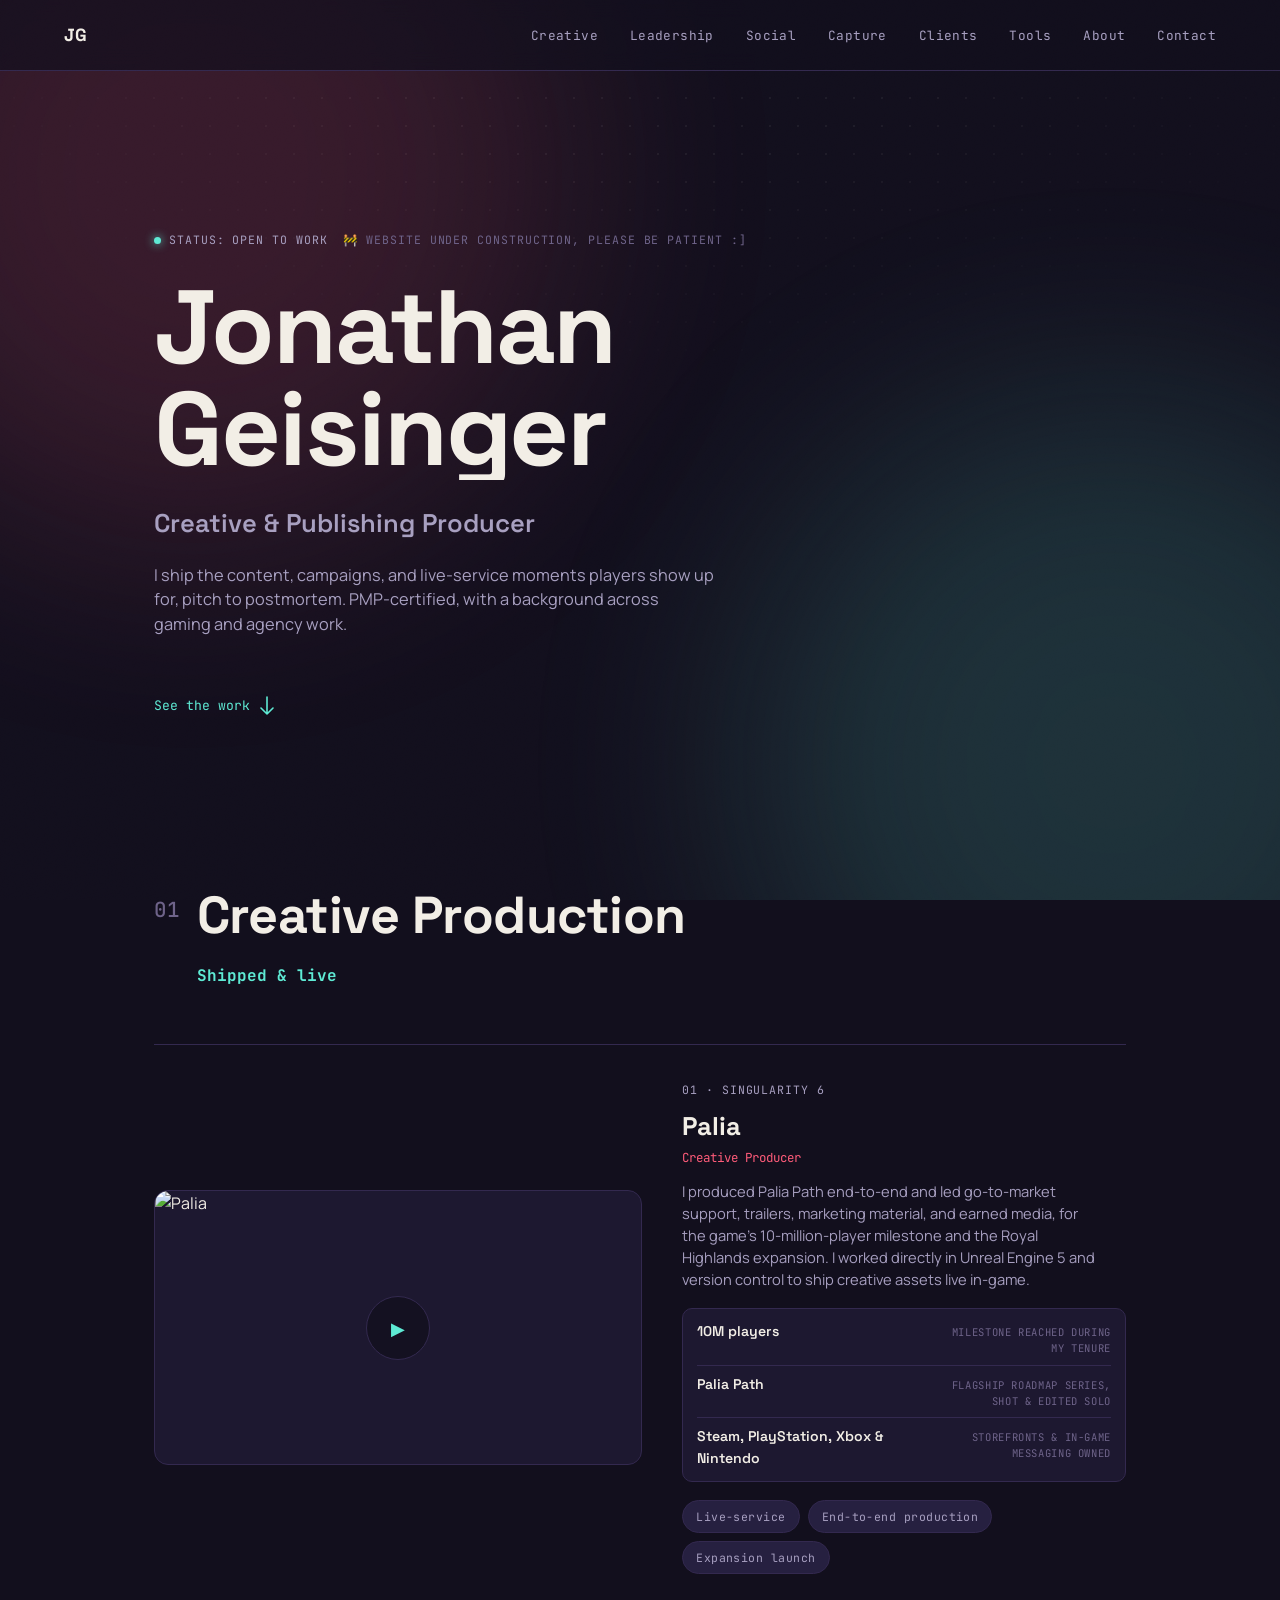
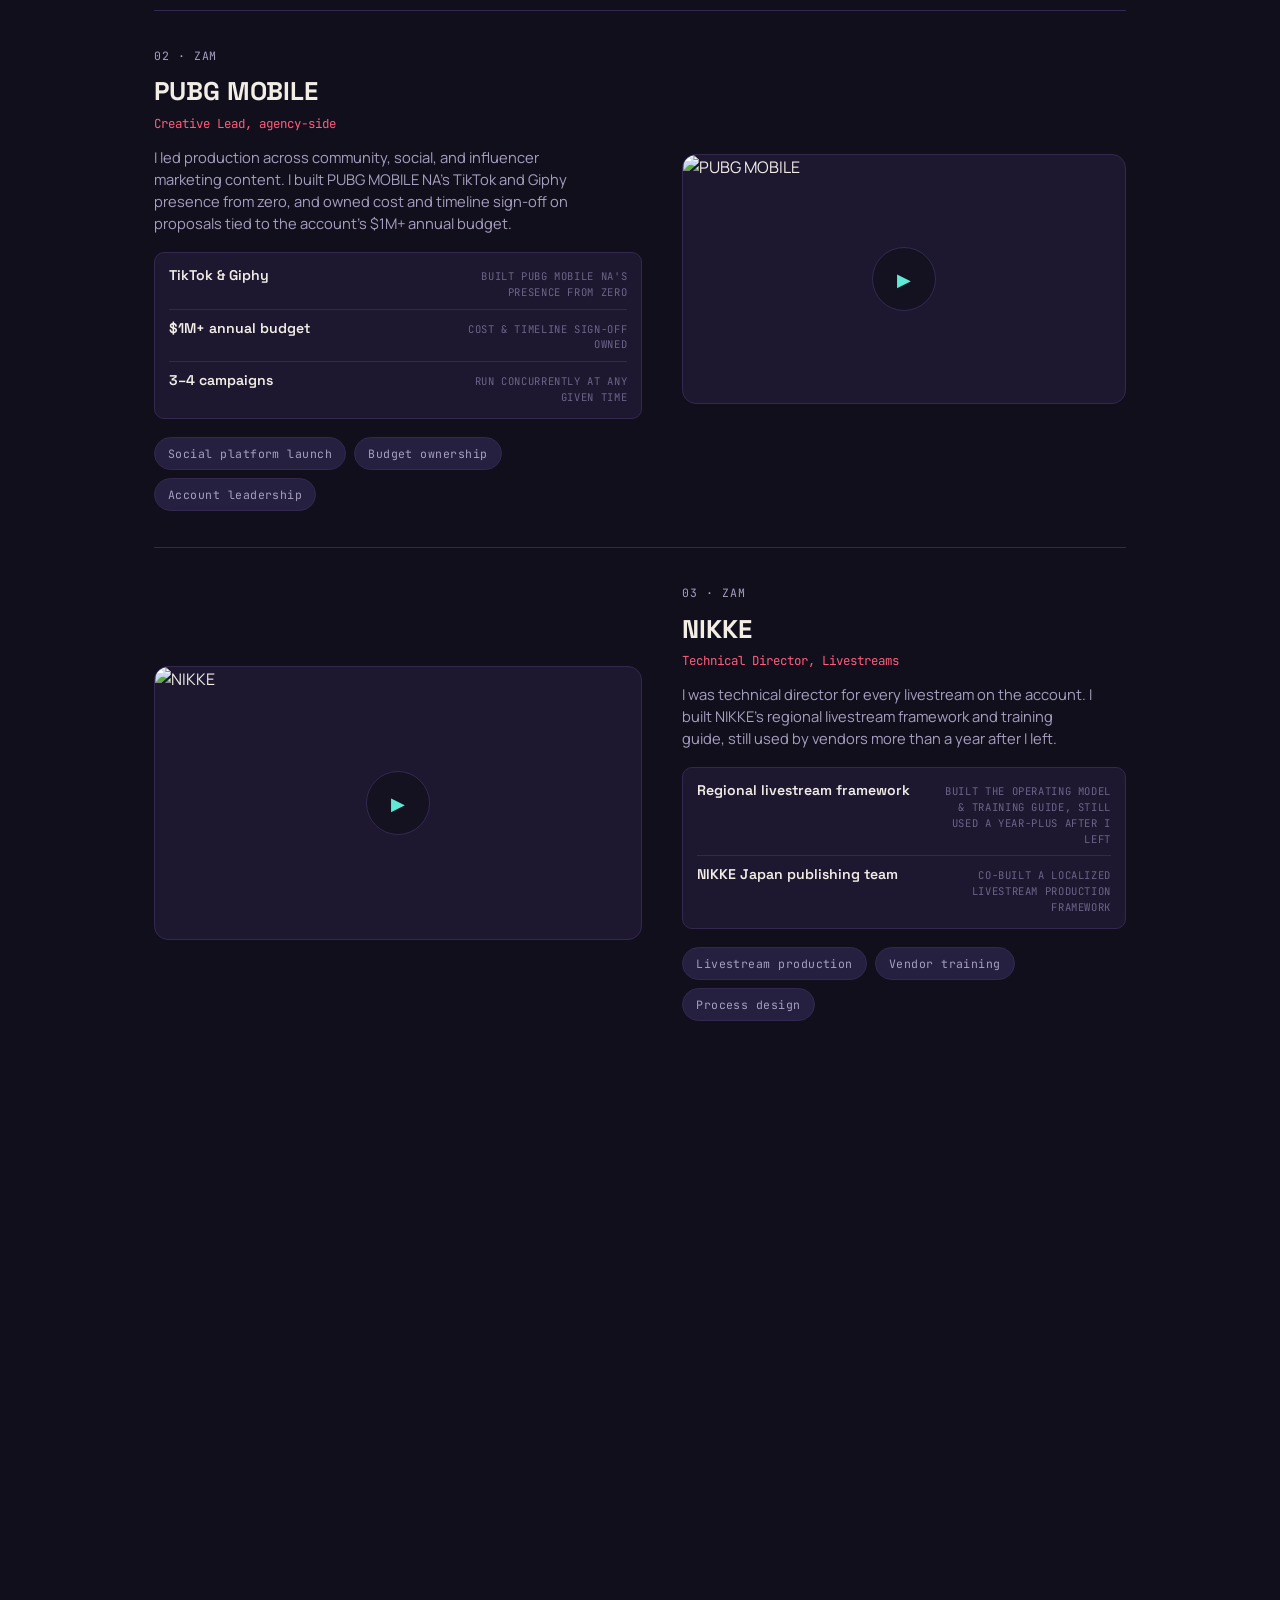
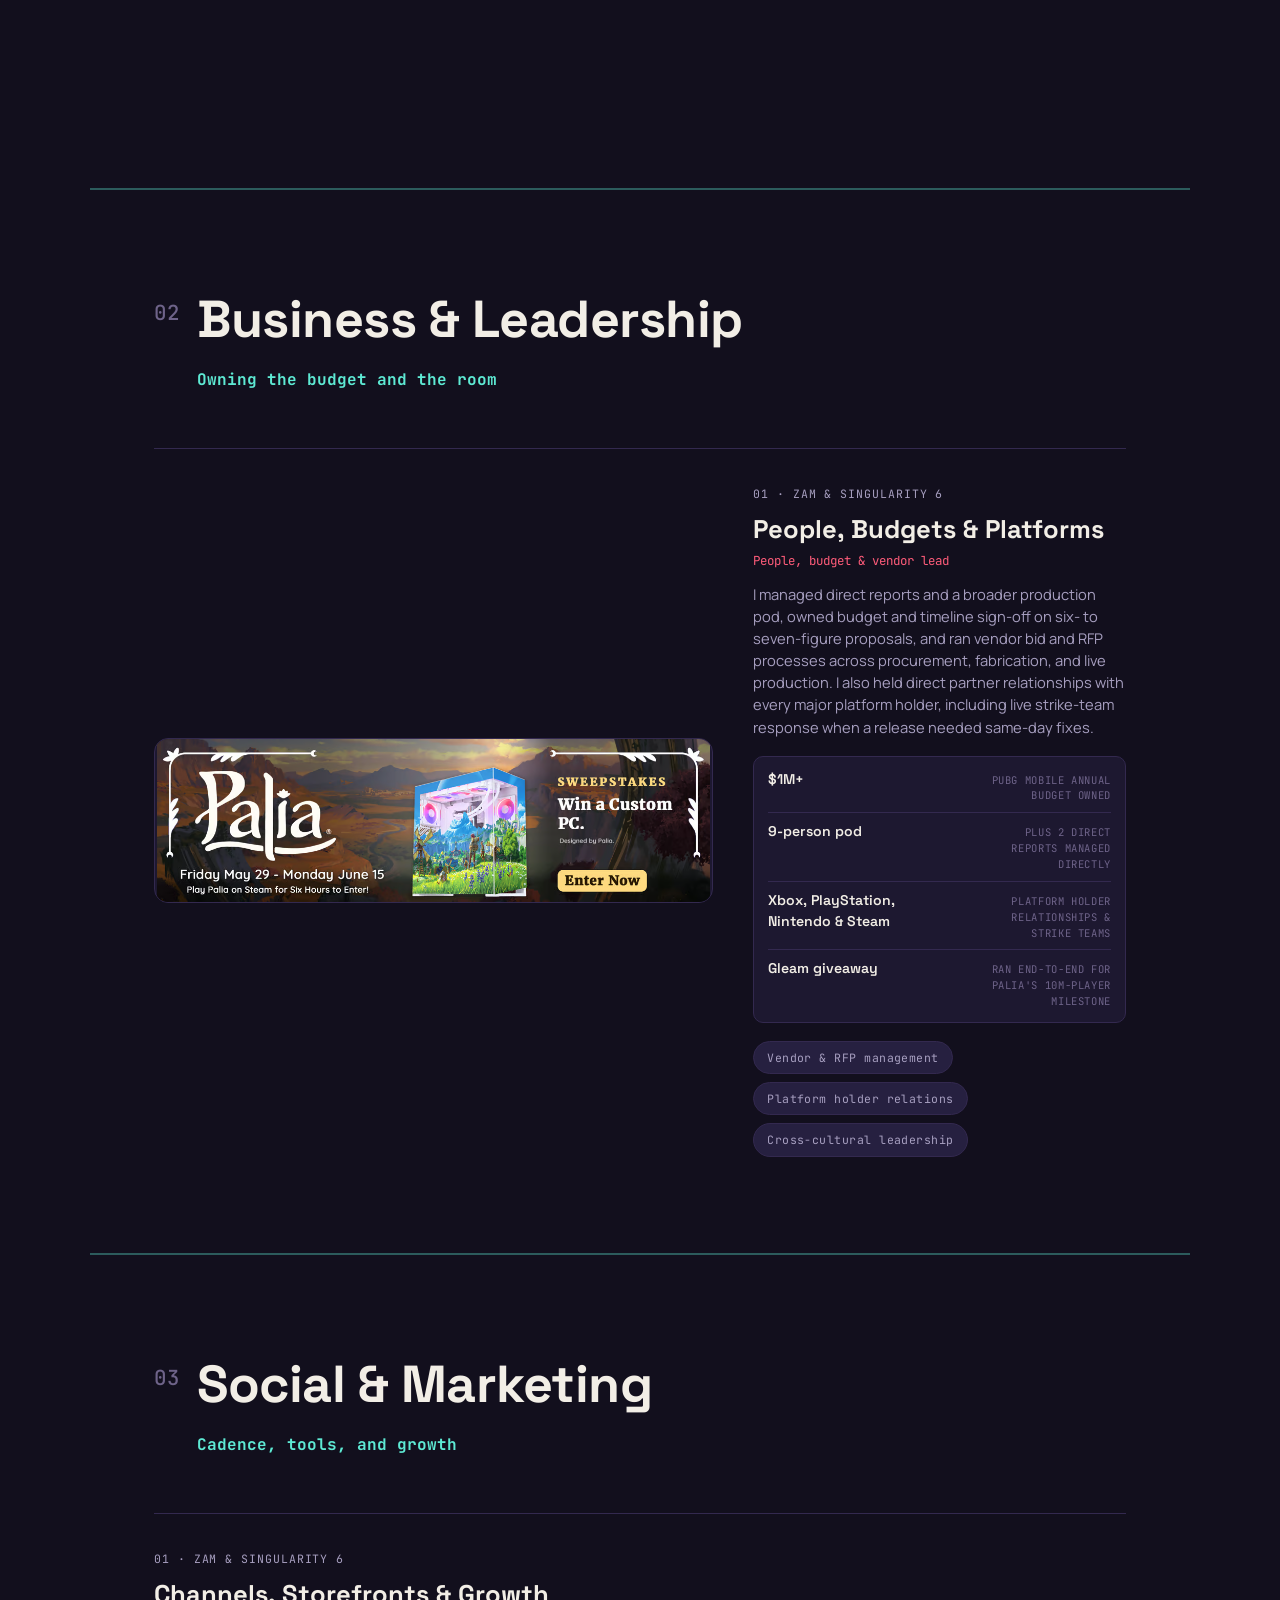
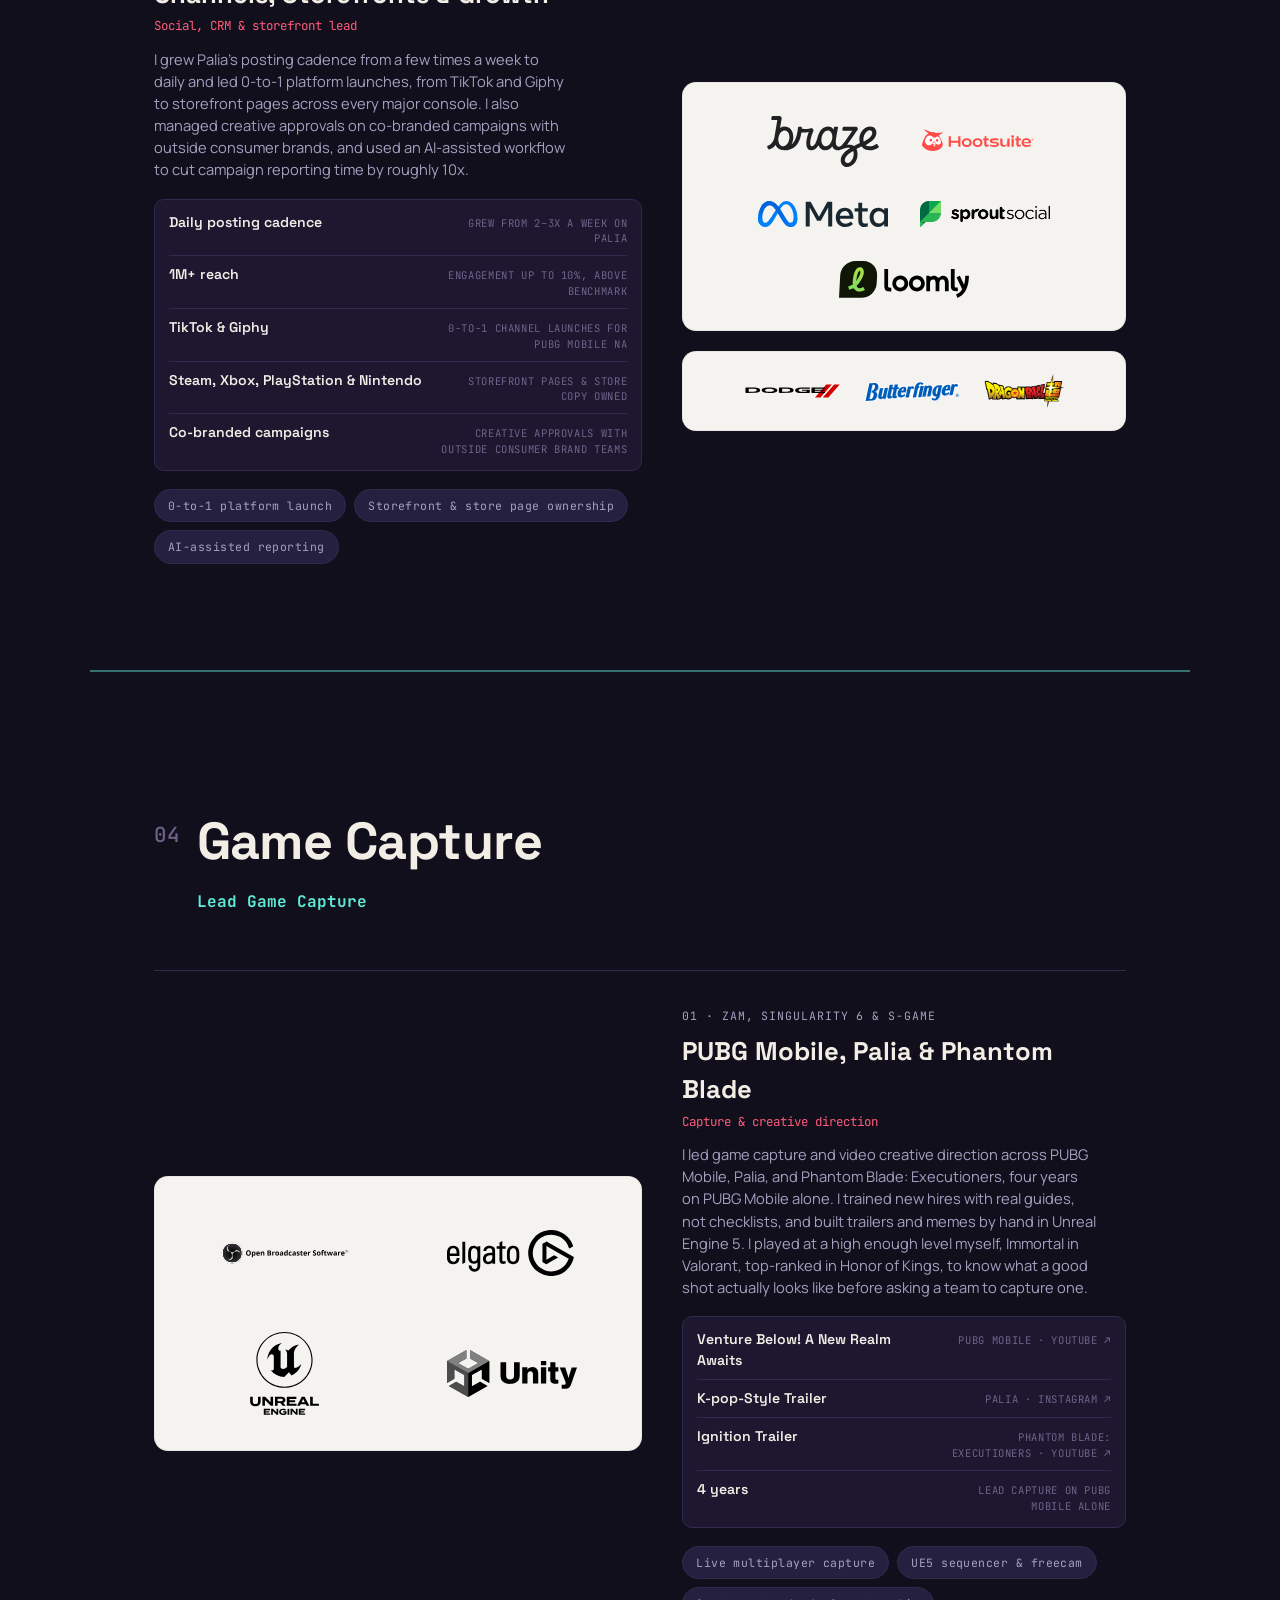
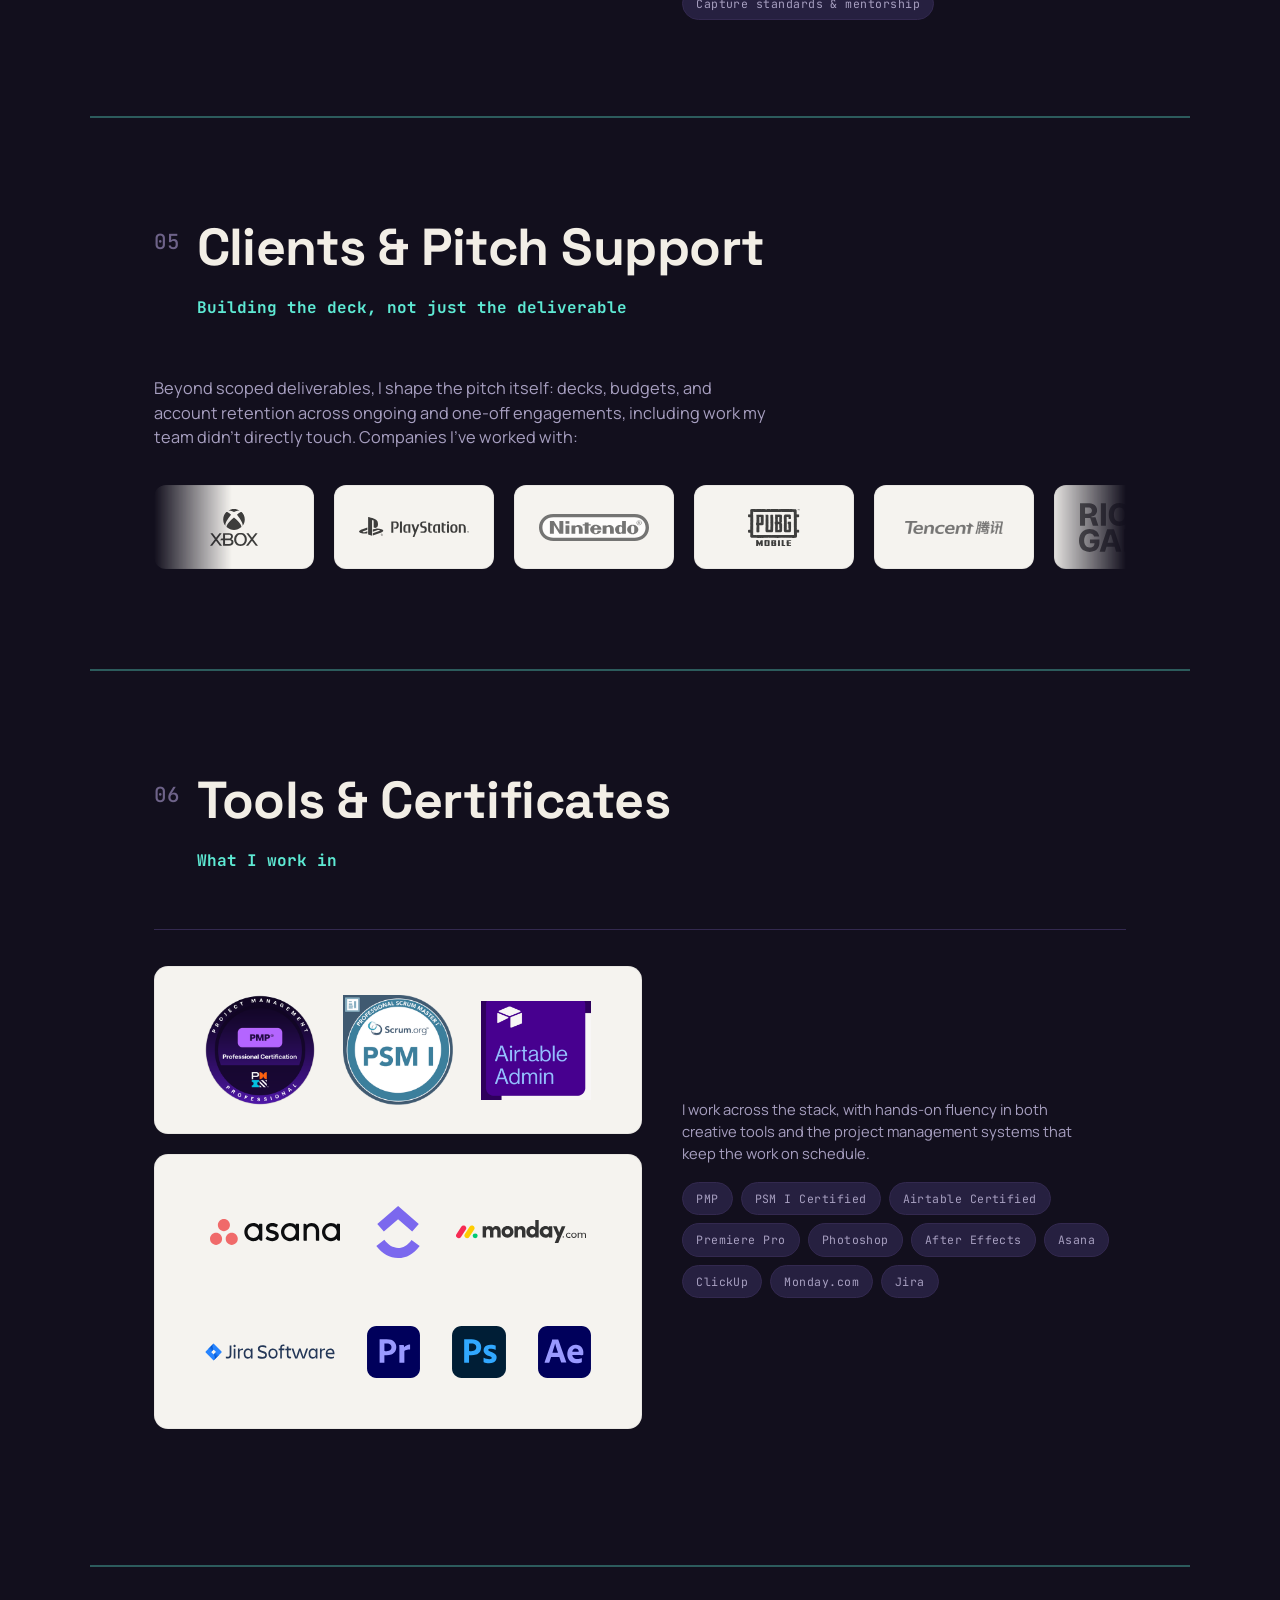
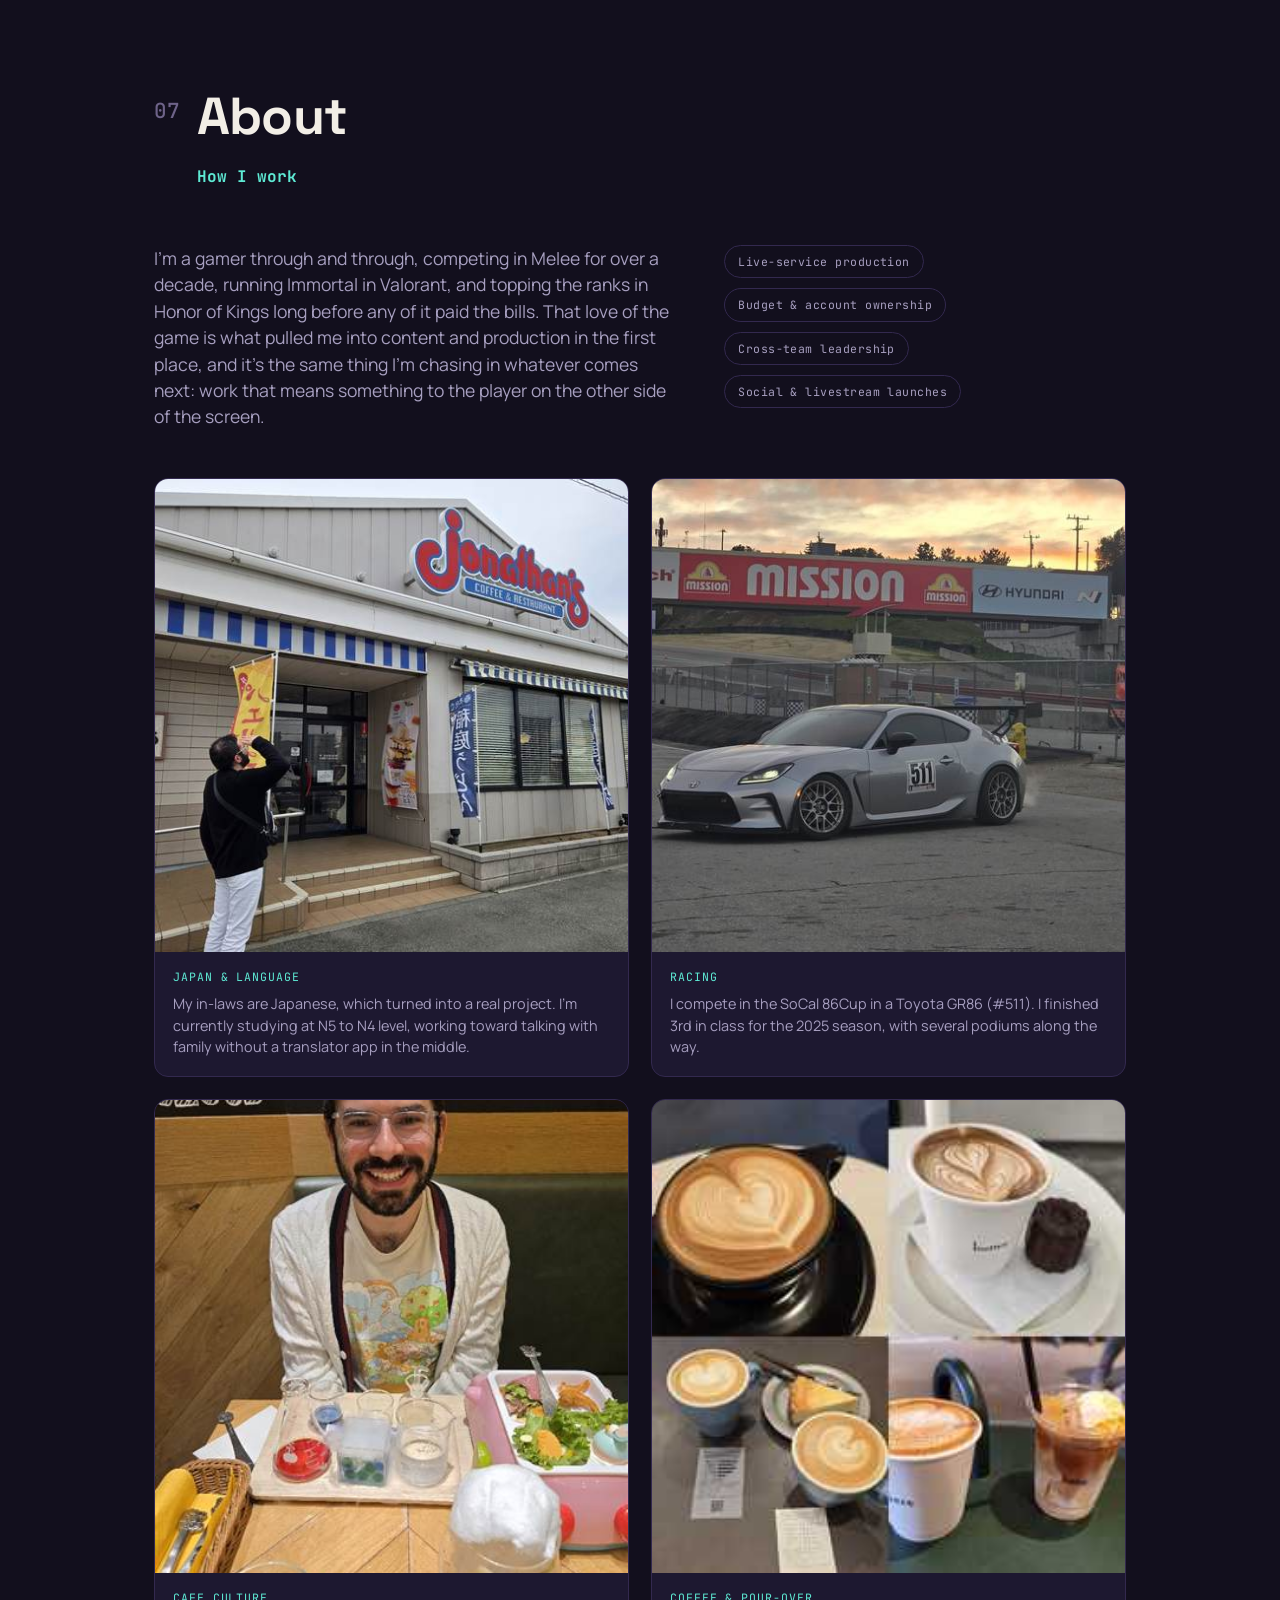
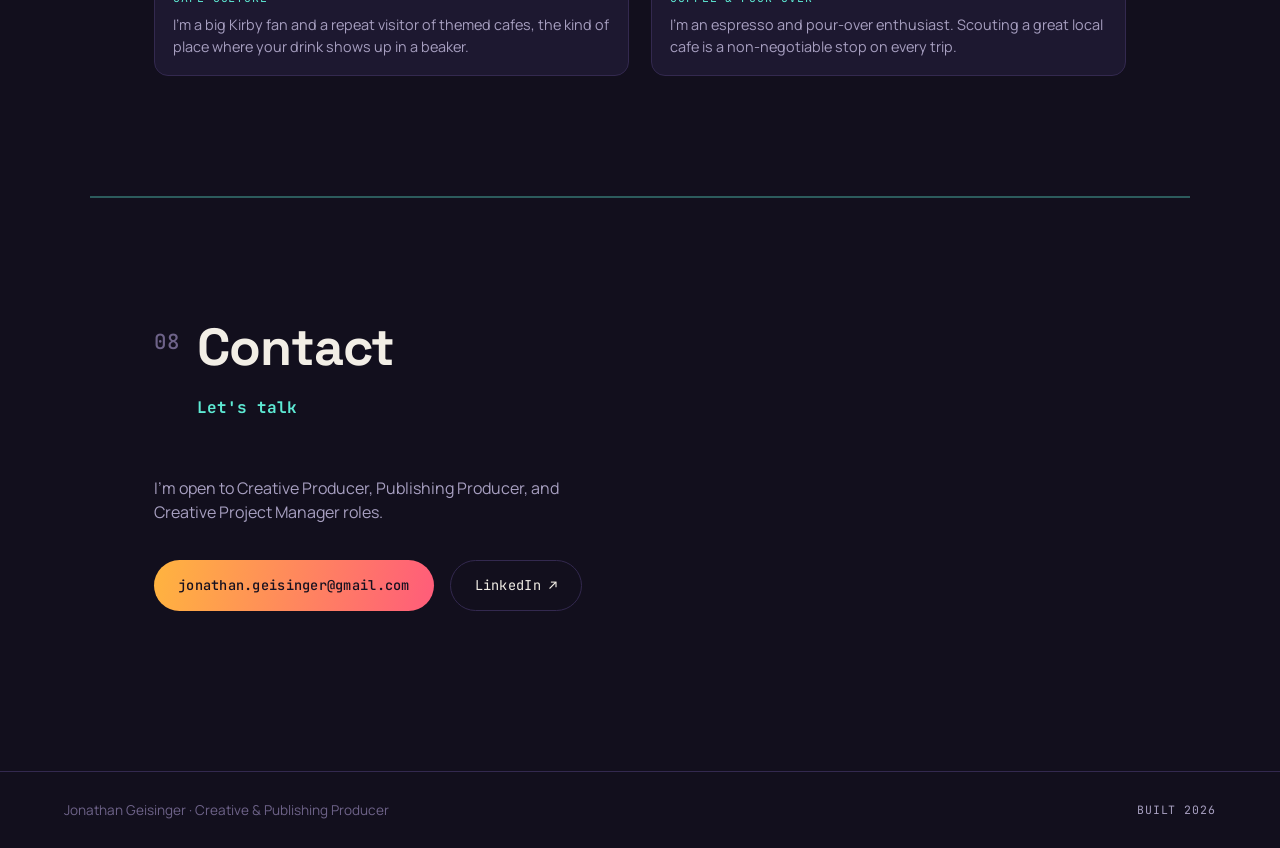
==== commit aa8e4d8c: "Fix PoE2 copy: assisted, not edited, on the console playtest capture Co-Authored-By: Claude Sonnet 5" ====
--- a/index.html
+++ b/index.html
@@ -162,8 +162,8 @@
         <p class="tag-mono project__eyebrow">04 · Los Angeles</p>
         <h3 class="project__title">Path of Exile 2</h3>
         <p class="project__role">Producer</p>
-        <p class="project__desc">I set up, shot, and edited a console playtest session in Los Angeles:
-          onsite logistics, filming, editing, and creative direction alongside film crews and talent.</p>
+        <p class="project__desc">I set up, shot, and assisted on a console playtest session in Los
+          Angeles: onsite logistics, filming, and creative direction alongside film crews and talent.</p>
         <div class="project__tags">
           <span class="chip">Console playtest</span>
           <span class="chip">Onsite production</span>
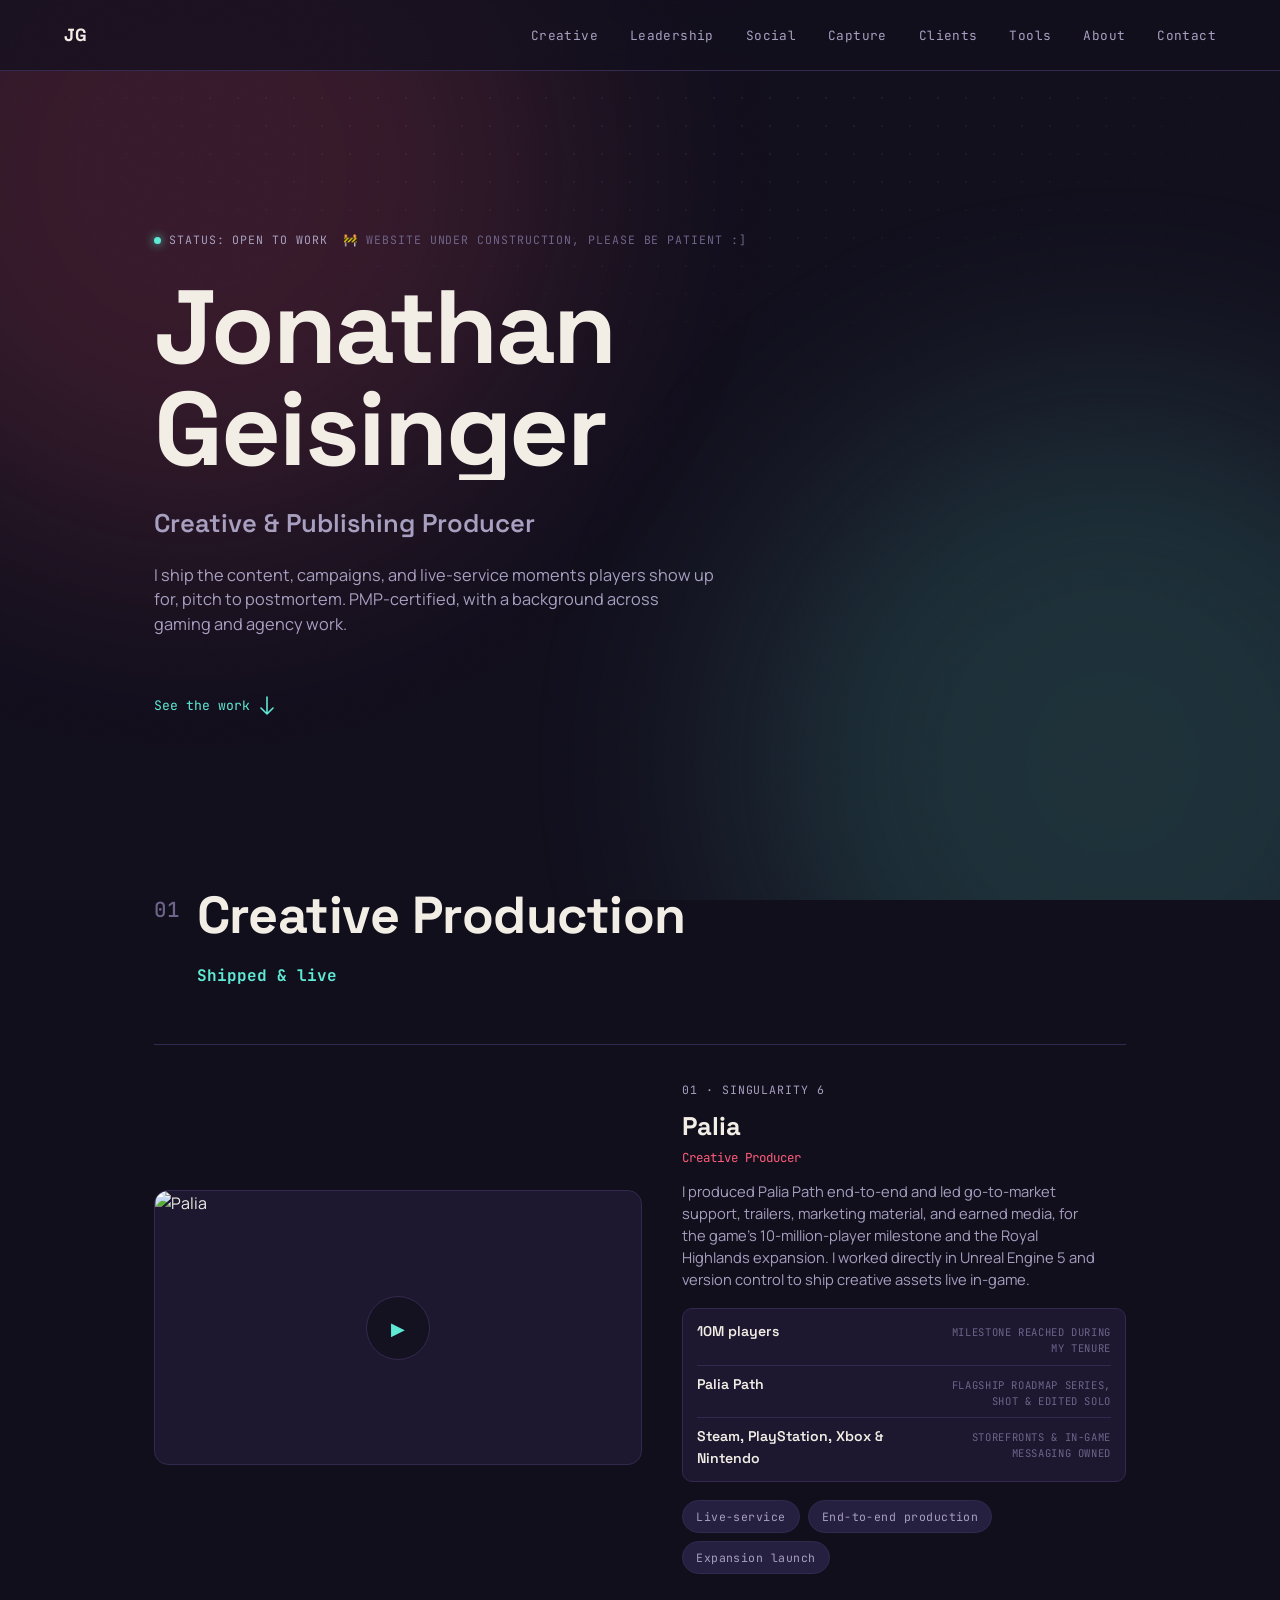
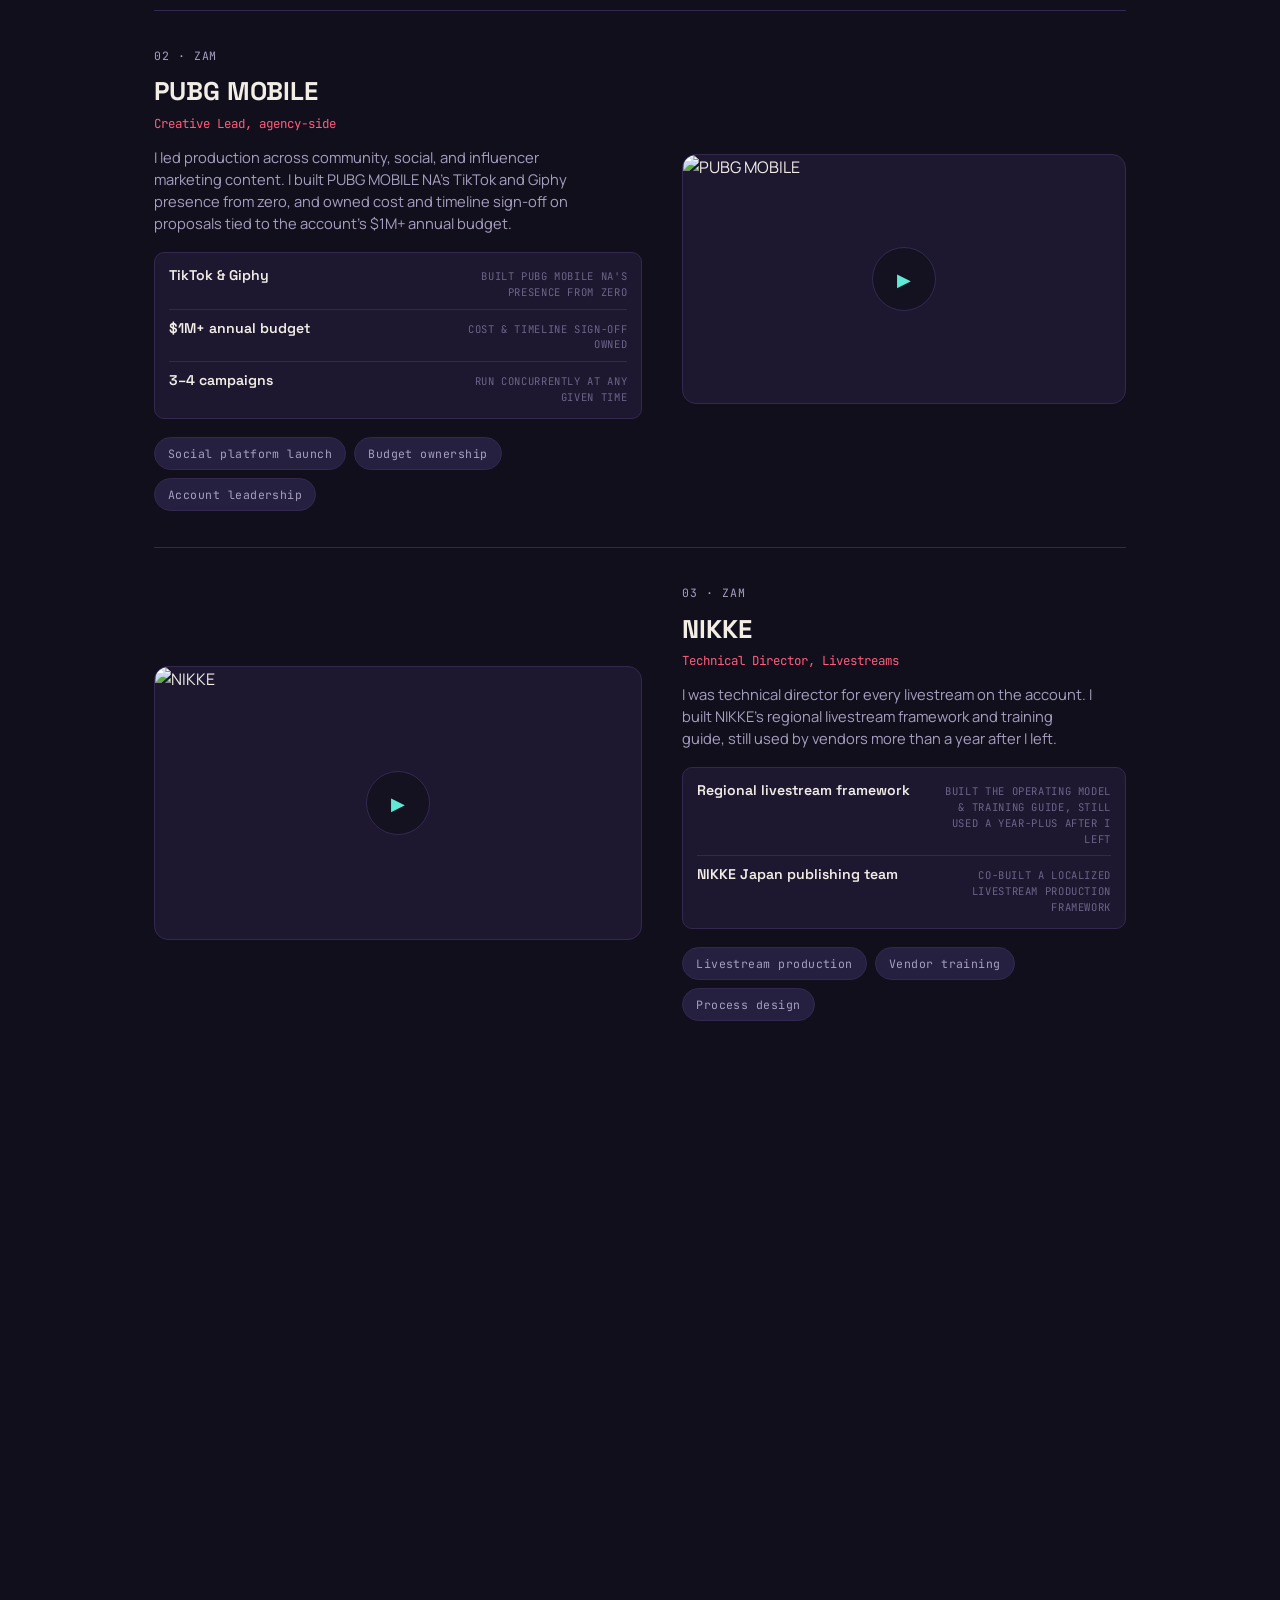
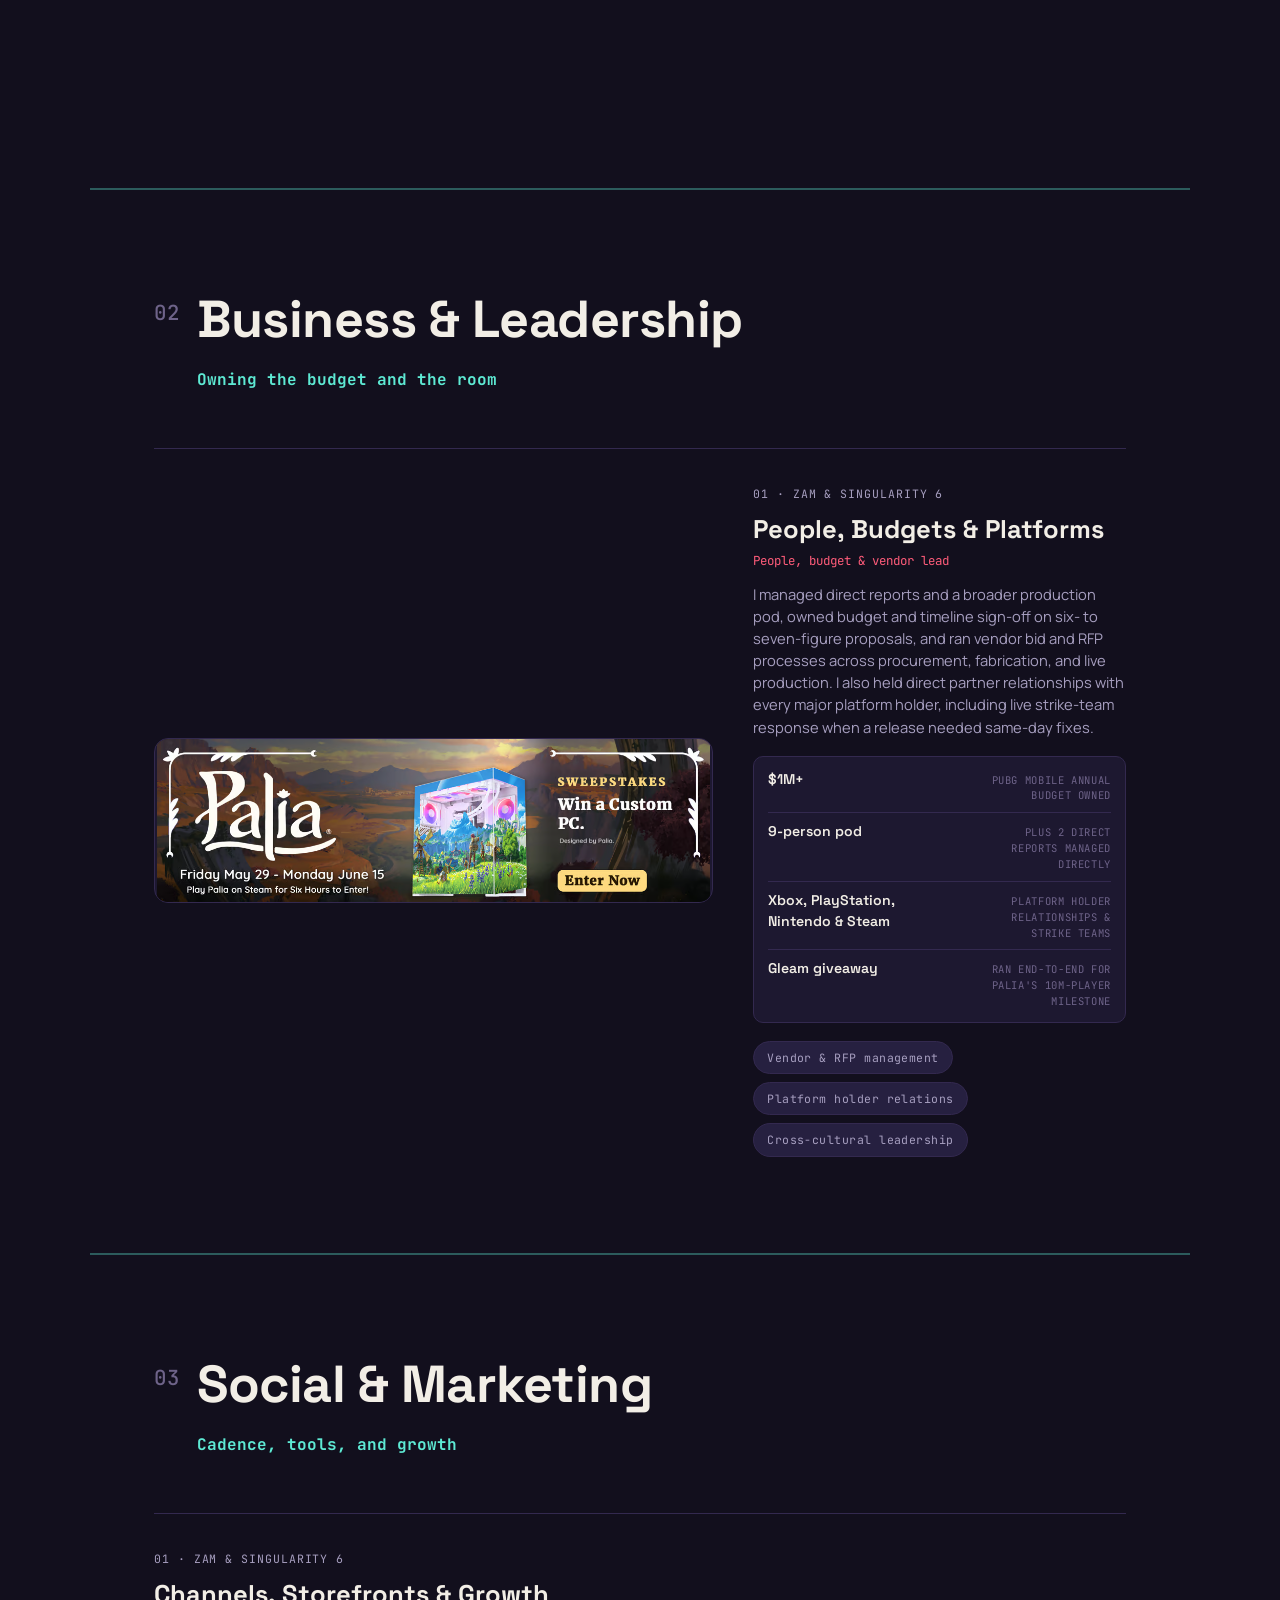
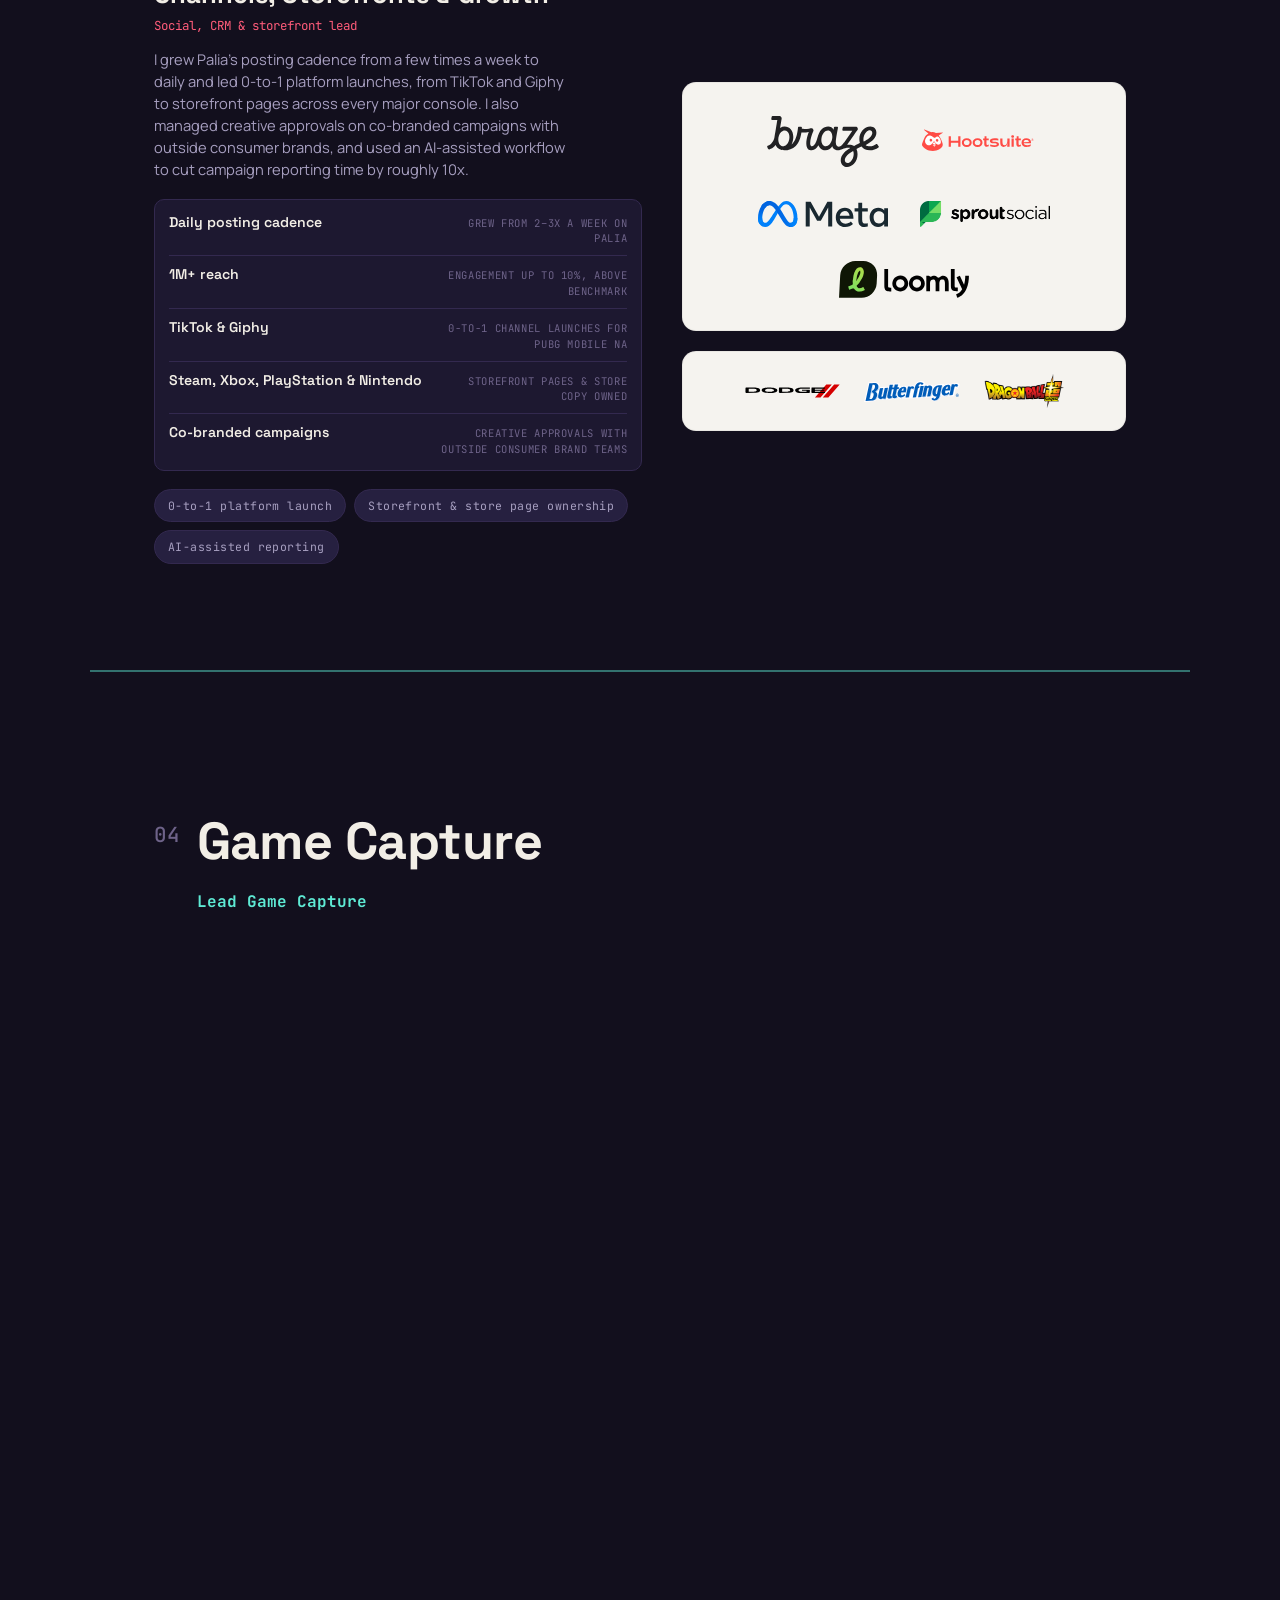
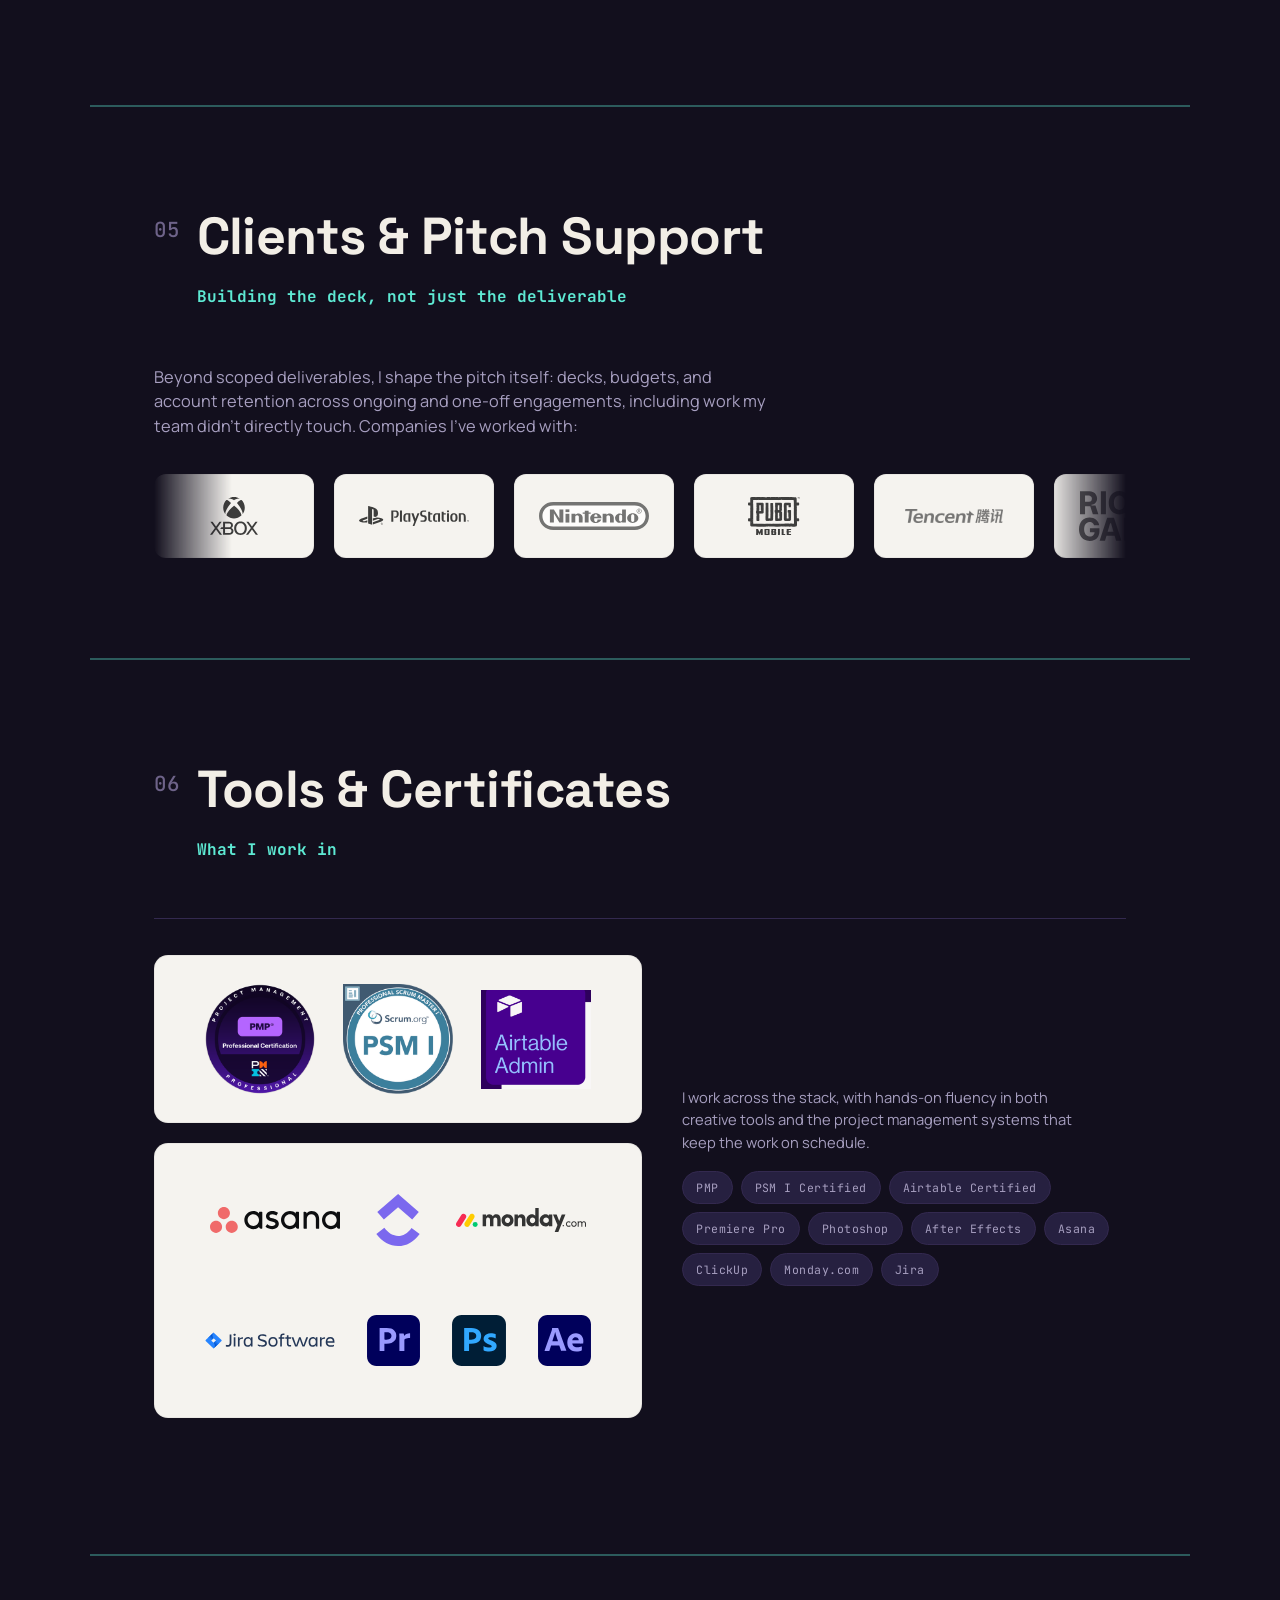
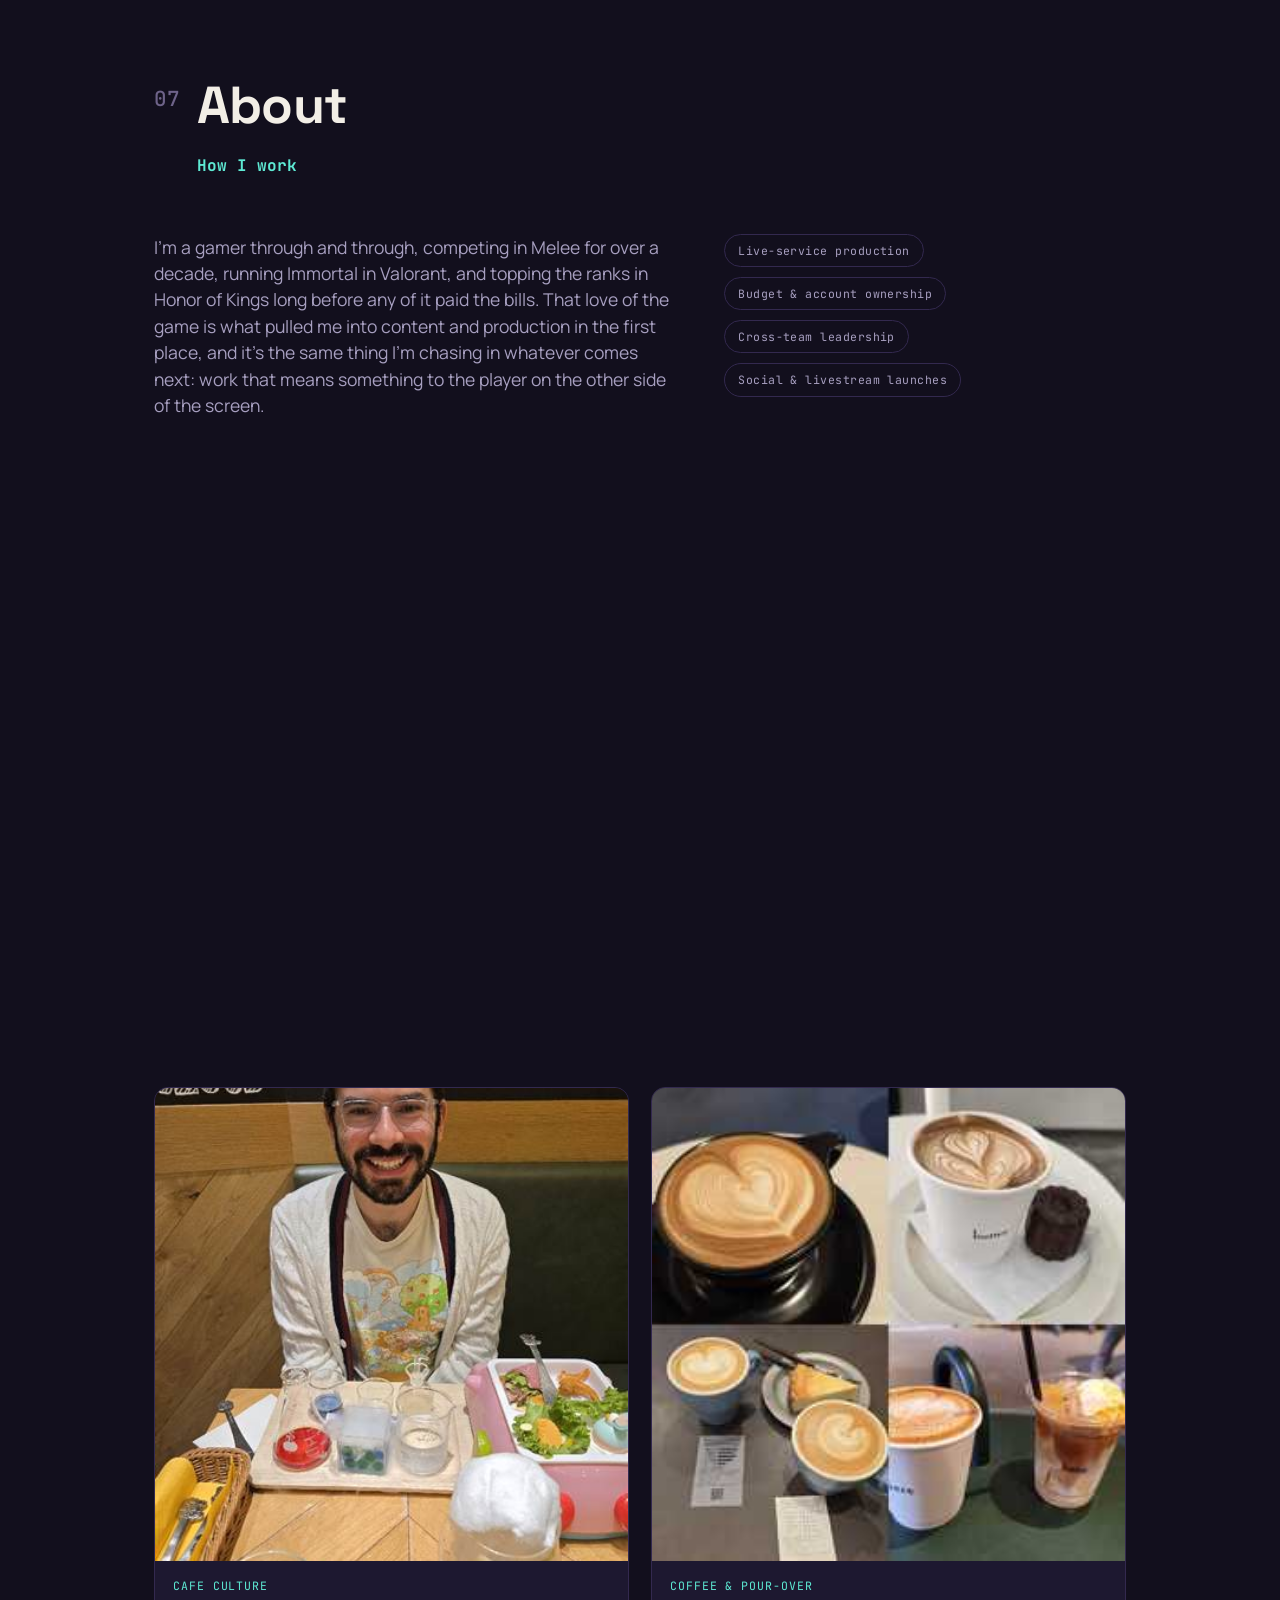
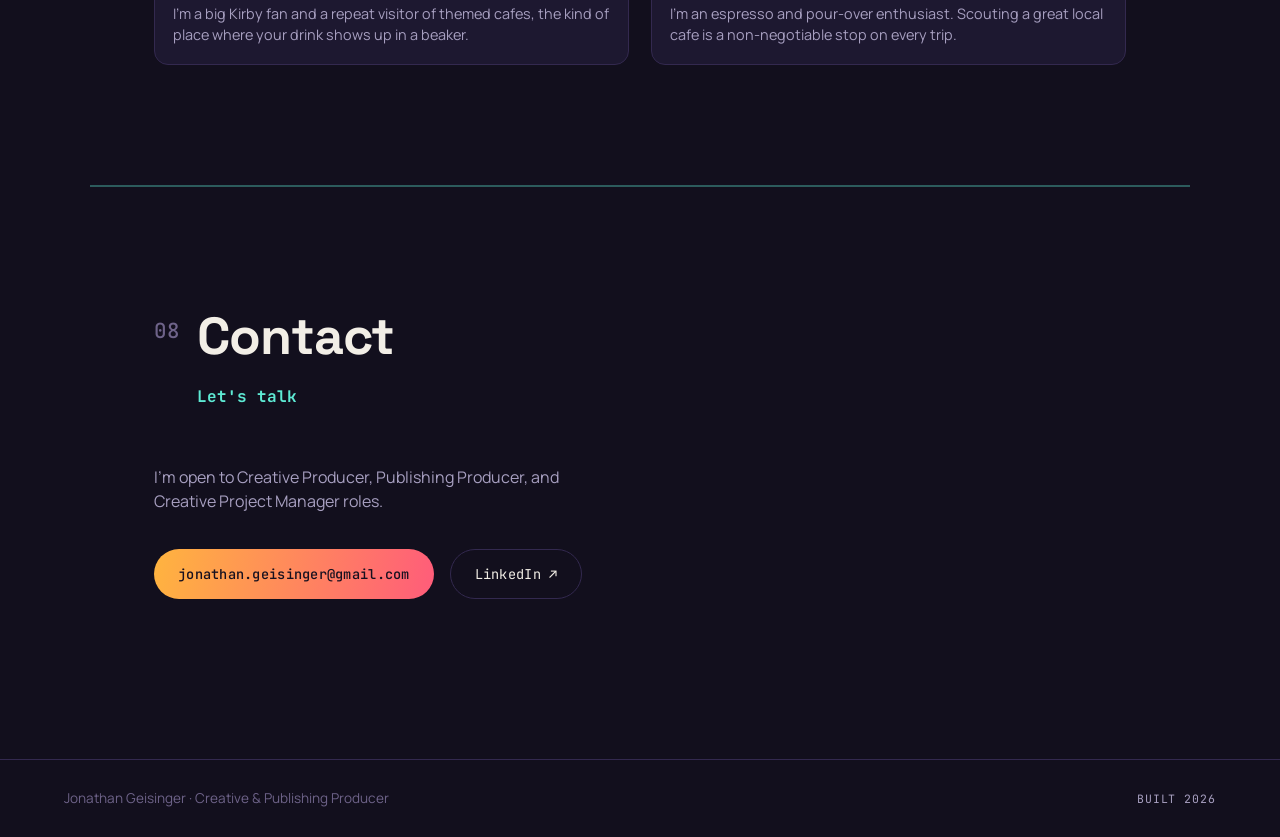
==== commit 72daae96: "Make Game Capture links clearly clickable, move tenure stat to a tag Underlines linked stat-list val" ====
--- a/index.html
+++ b/index.html
@@ -315,12 +315,12 @@
           played at a high enough level myself, Immortal in Valorant, top-ranked in Honor of Kings, to
           know what a good shot actually looks like before asking a team to capture one.</p>
         <ul class="stat-list">
-          <li><a class="stat-list__value" href="https://www.youtube.com/watch?v=oVBcbU025Vw" target="_blank" rel="noopener">Venture Below! A New Realm Awaits</a><span class="stat-list__label">PUBG Mobile &middot; YouTube ↗</span></li>
-          <li><a class="stat-list__value" href="https://www.instagram.com/p/DZX2NHMCeqC/?hl=en" target="_blank" rel="noopener">K-pop-Style Trailer</a><span class="stat-list__label">Palia &middot; Instagram ↗</span></li>
-          <li><a class="stat-list__value" href="https://www.youtube.com/watch?v=RFO_wtCxcr4" target="_blank" rel="noopener">Ignition Trailer</a><span class="stat-list__label">Phantom Blade: Executioners &middot; YouTube ↗</span></li>
-          <li><span class="stat-list__value">4 years</span><span class="stat-list__label">lead capture on PUBG Mobile alone</span></li>
+          <li><a class="stat-list__value" href="https://www.youtube.com/watch?v=oVBcbU025Vw" target="_blank" rel="noopener">Venture Below! A New Realm Awaits</a><span class="stat-list__label">PUBG Mobile &middot; YouTube</span></li>
+          <li><a class="stat-list__value" href="https://www.instagram.com/p/DZX2NHMCeqC/?hl=en" target="_blank" rel="noopener">K-pop-Style Trailer</a><span class="stat-list__label">Palia &middot; Instagram</span></li>
+          <li><a class="stat-list__value" href="https://www.youtube.com/watch?v=RFO_wtCxcr4" target="_blank" rel="noopener">Ignition Trailer</a><span class="stat-list__label">Phantom Blade: Executioners &middot; YouTube</span></li>
         </ul>
         <div class="project__tags">
+          <span class="chip">4-year PUBG Mobile tenure</span>
           <span class="chip">Live multiplayer capture</span>
           <span class="chip">UE5 sequencer &amp; freecam</span>
           <span class="chip">Capture standards &amp; mentorship</span>
--- a/styles.css
+++ b/styles.css
@@ -562,11 +562,23 @@
 
 .stat-list__value[href] {
   cursor: pointer;
-  transition: color 0.2s ease;
+  text-decoration: underline;
+  text-decoration-color: rgba(242, 238, 230, 0.35);
+  text-underline-offset: 3px;
+  transition: color 0.2s ease, text-decoration-color 0.2s ease;
+}
+
+.stat-list__value[href]::after {
+  content: "\2197";
+  display: inline-block;
+  margin-left: 4px;
+  color: var(--mint);
+  text-decoration: none;
 }
 
 .stat-list__value[href]:hover {
   color: var(--mint);
+  text-decoration-color: var(--mint);
 }
 
 .project__tags {
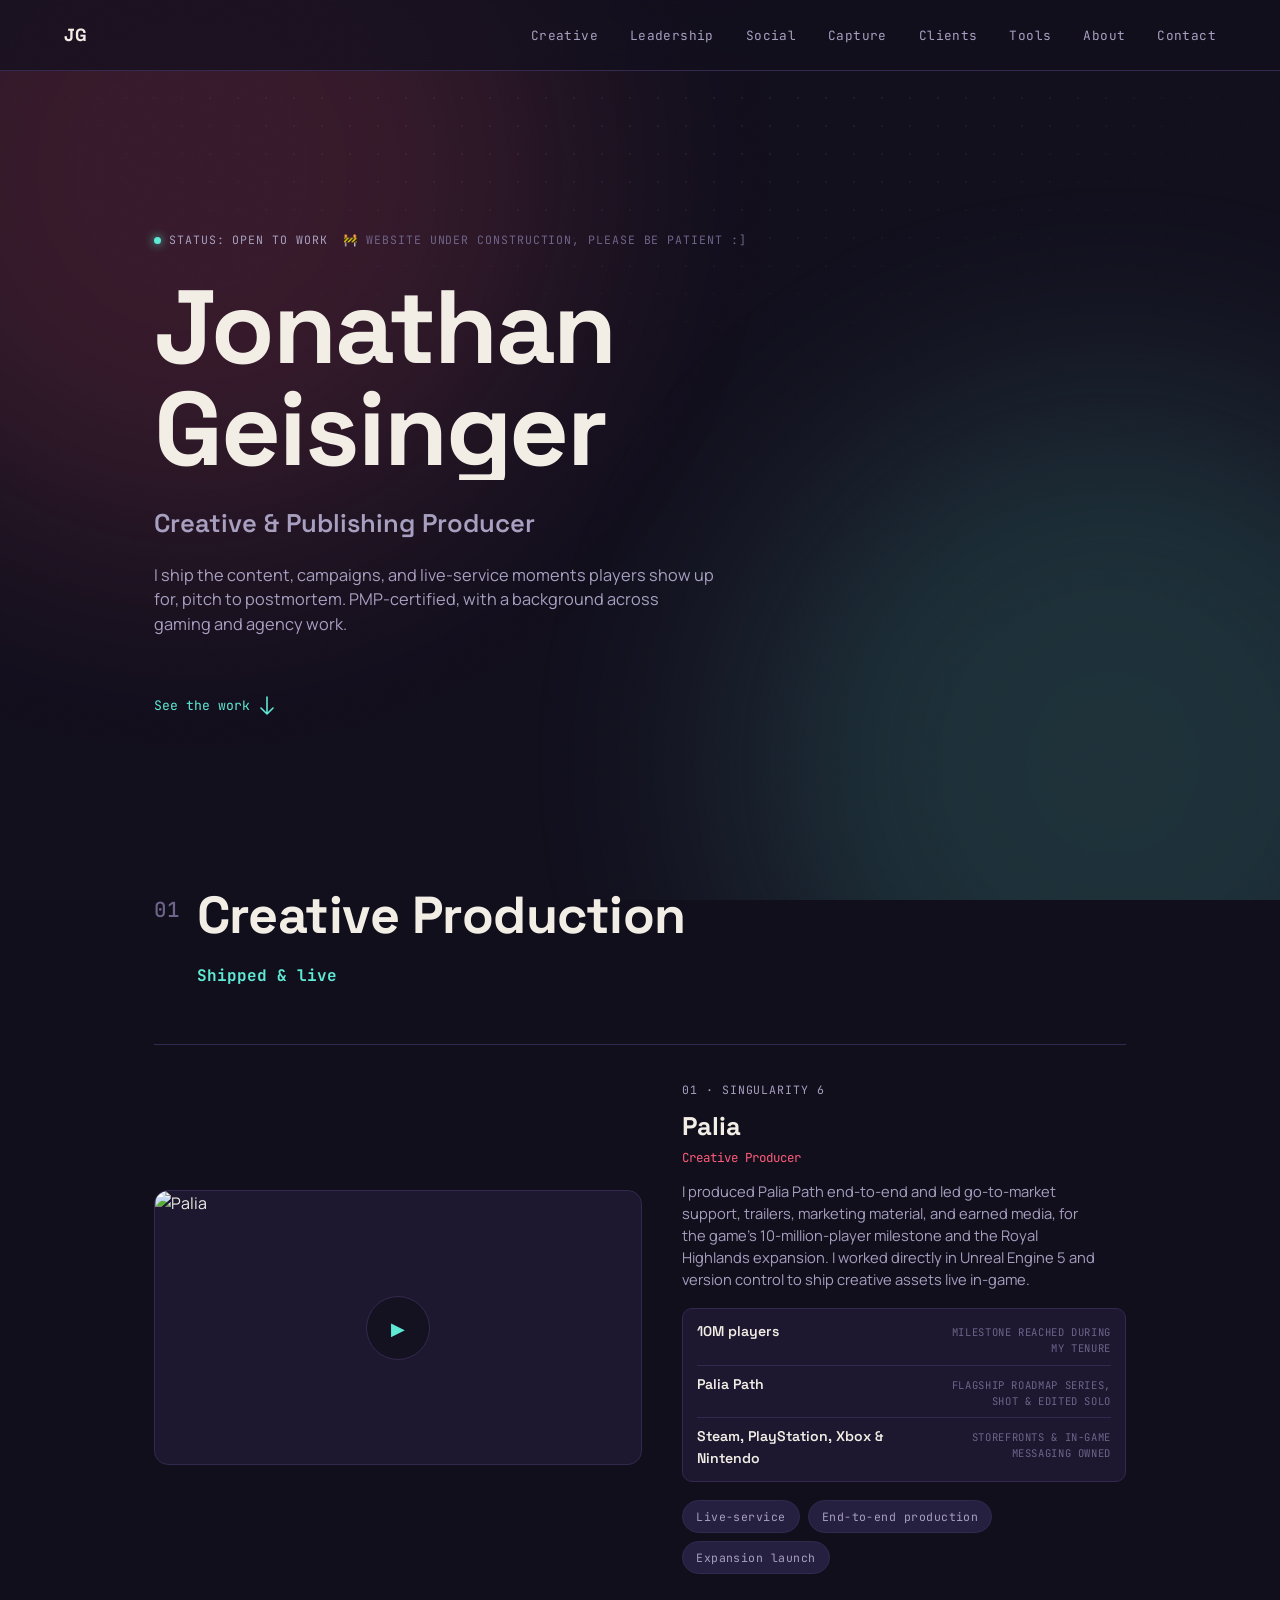
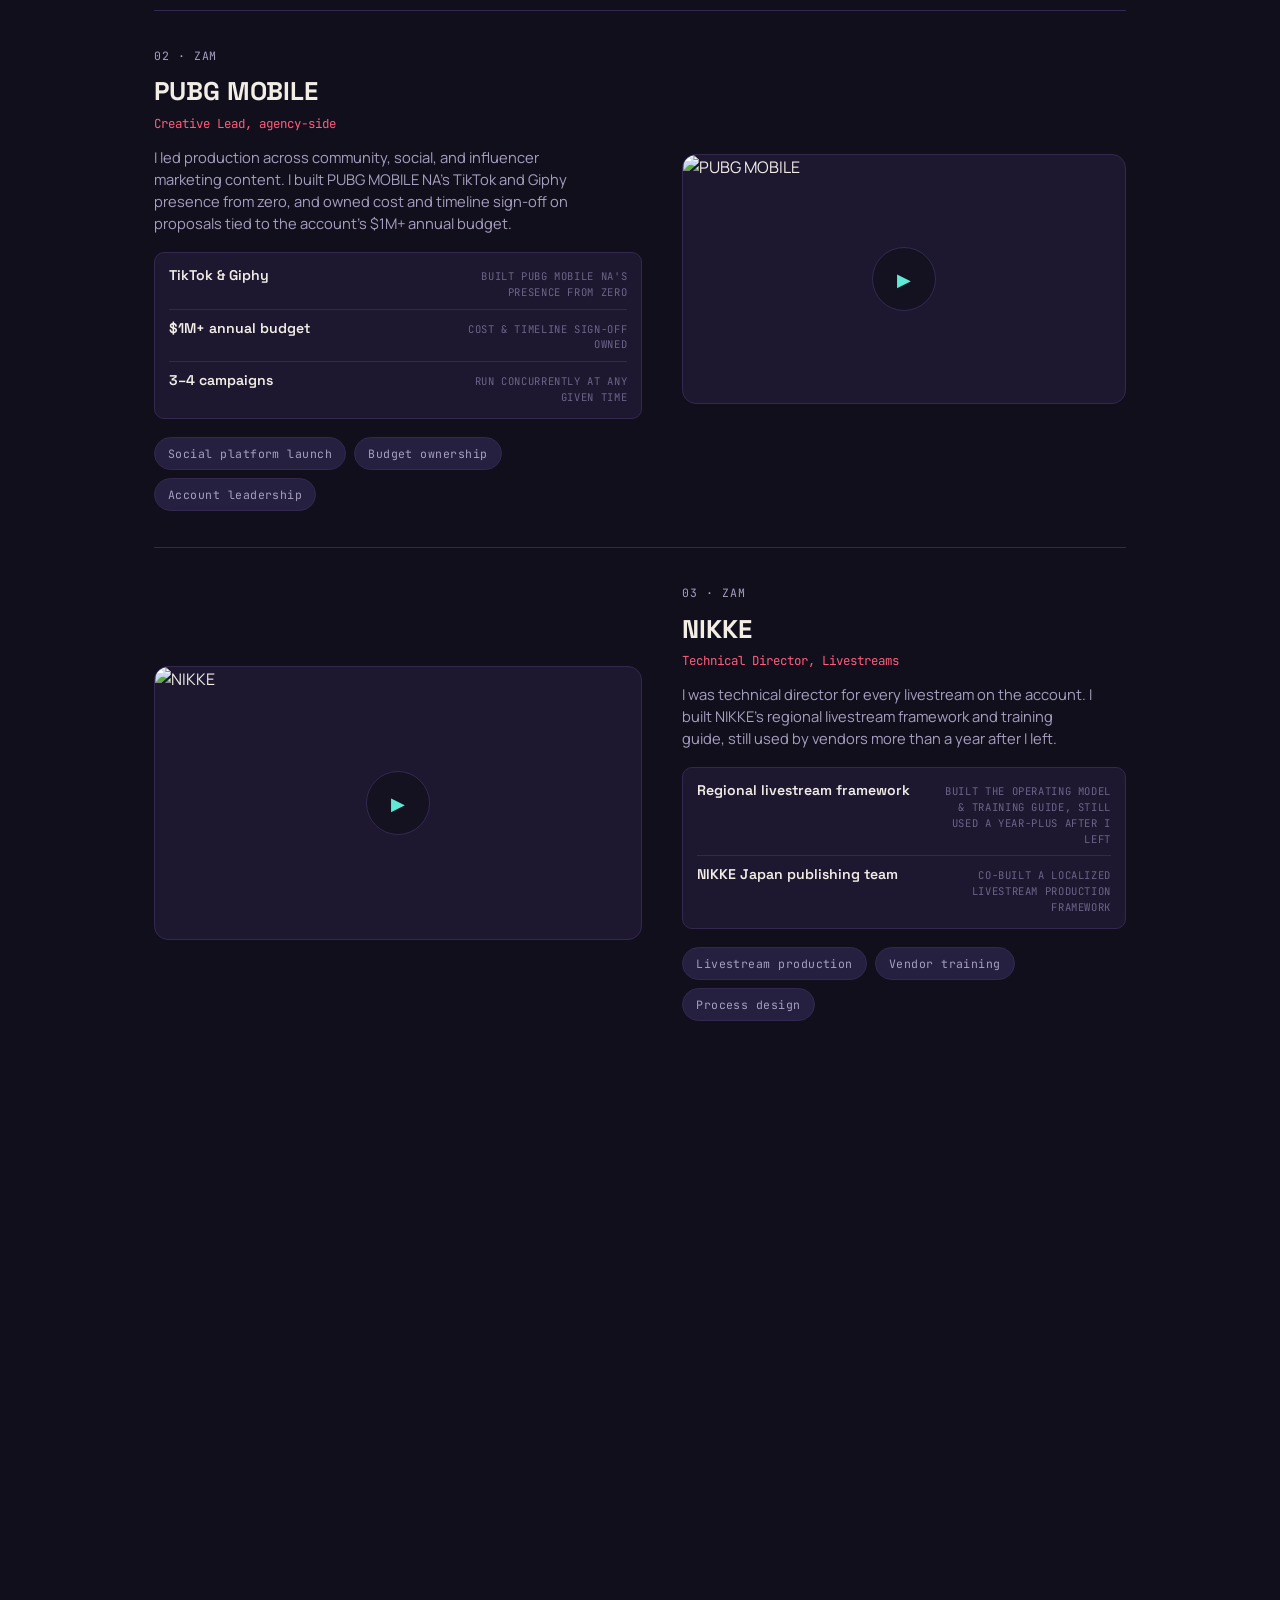
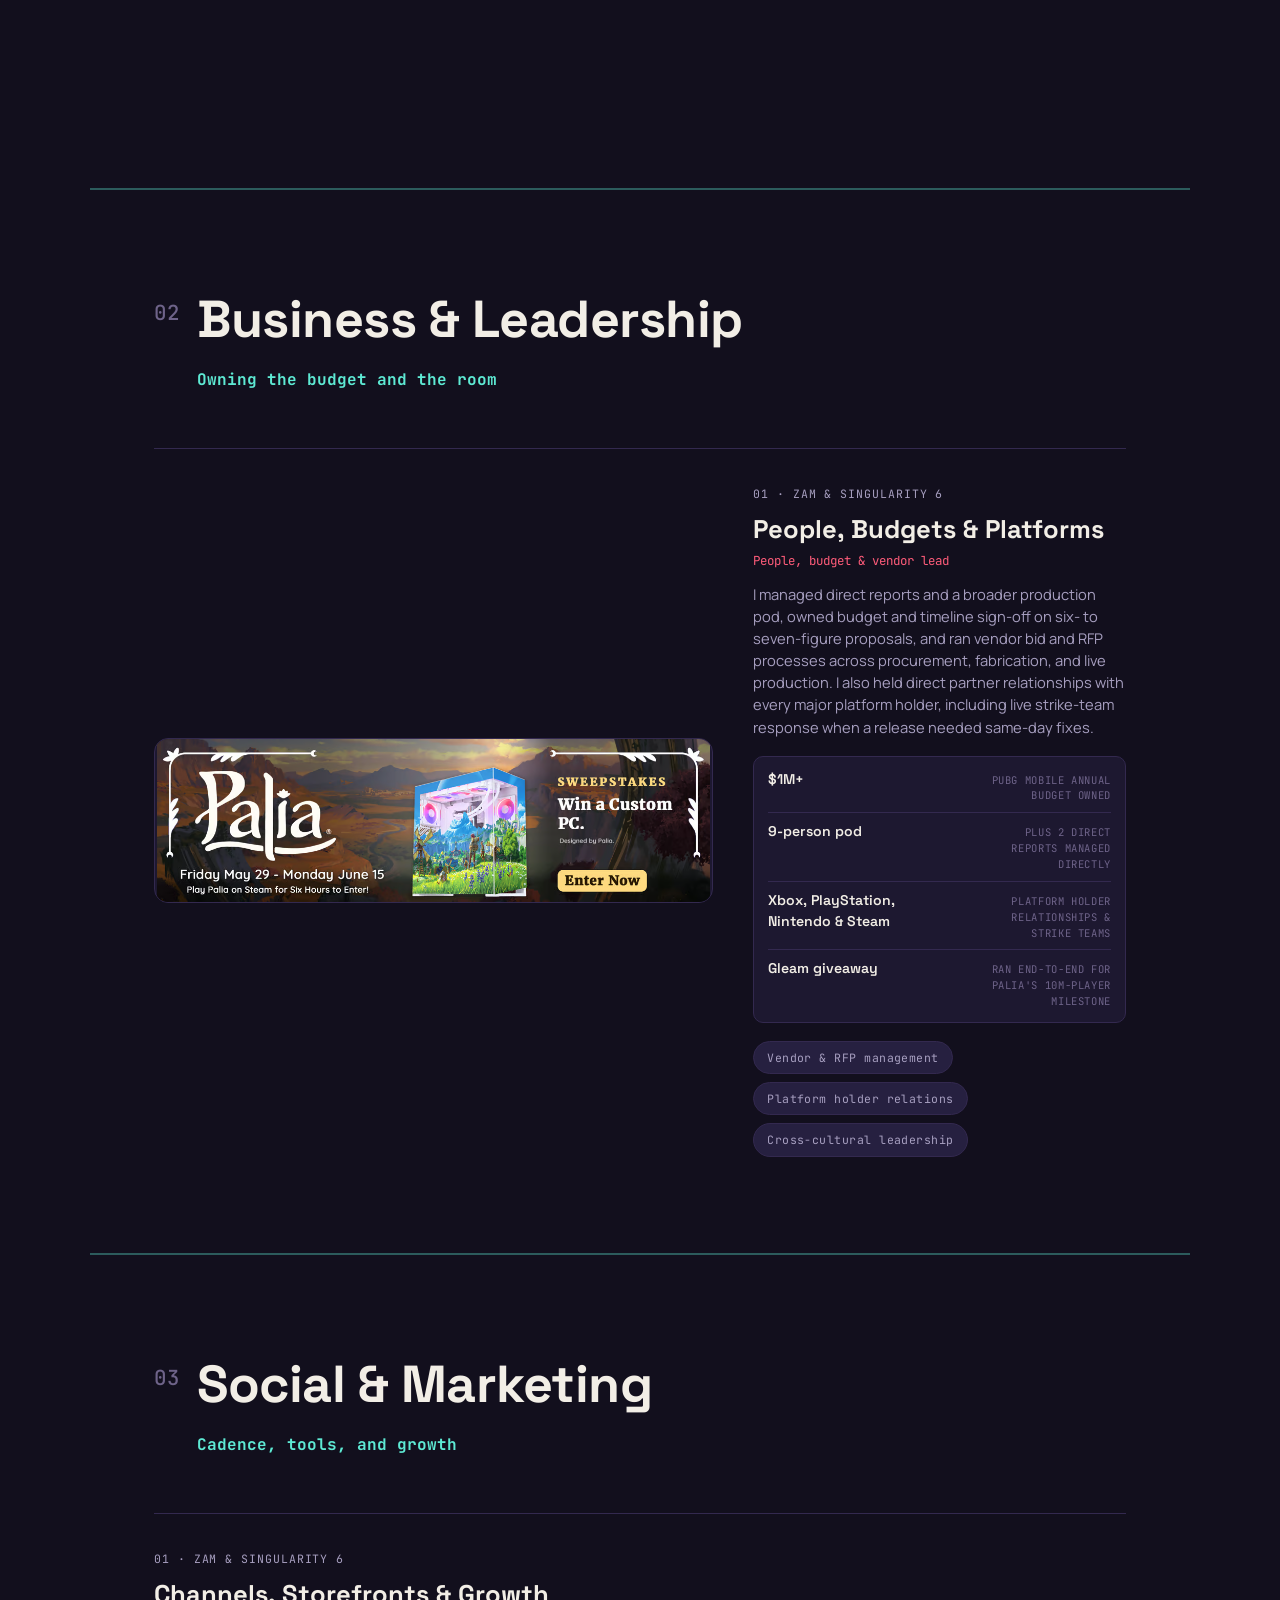
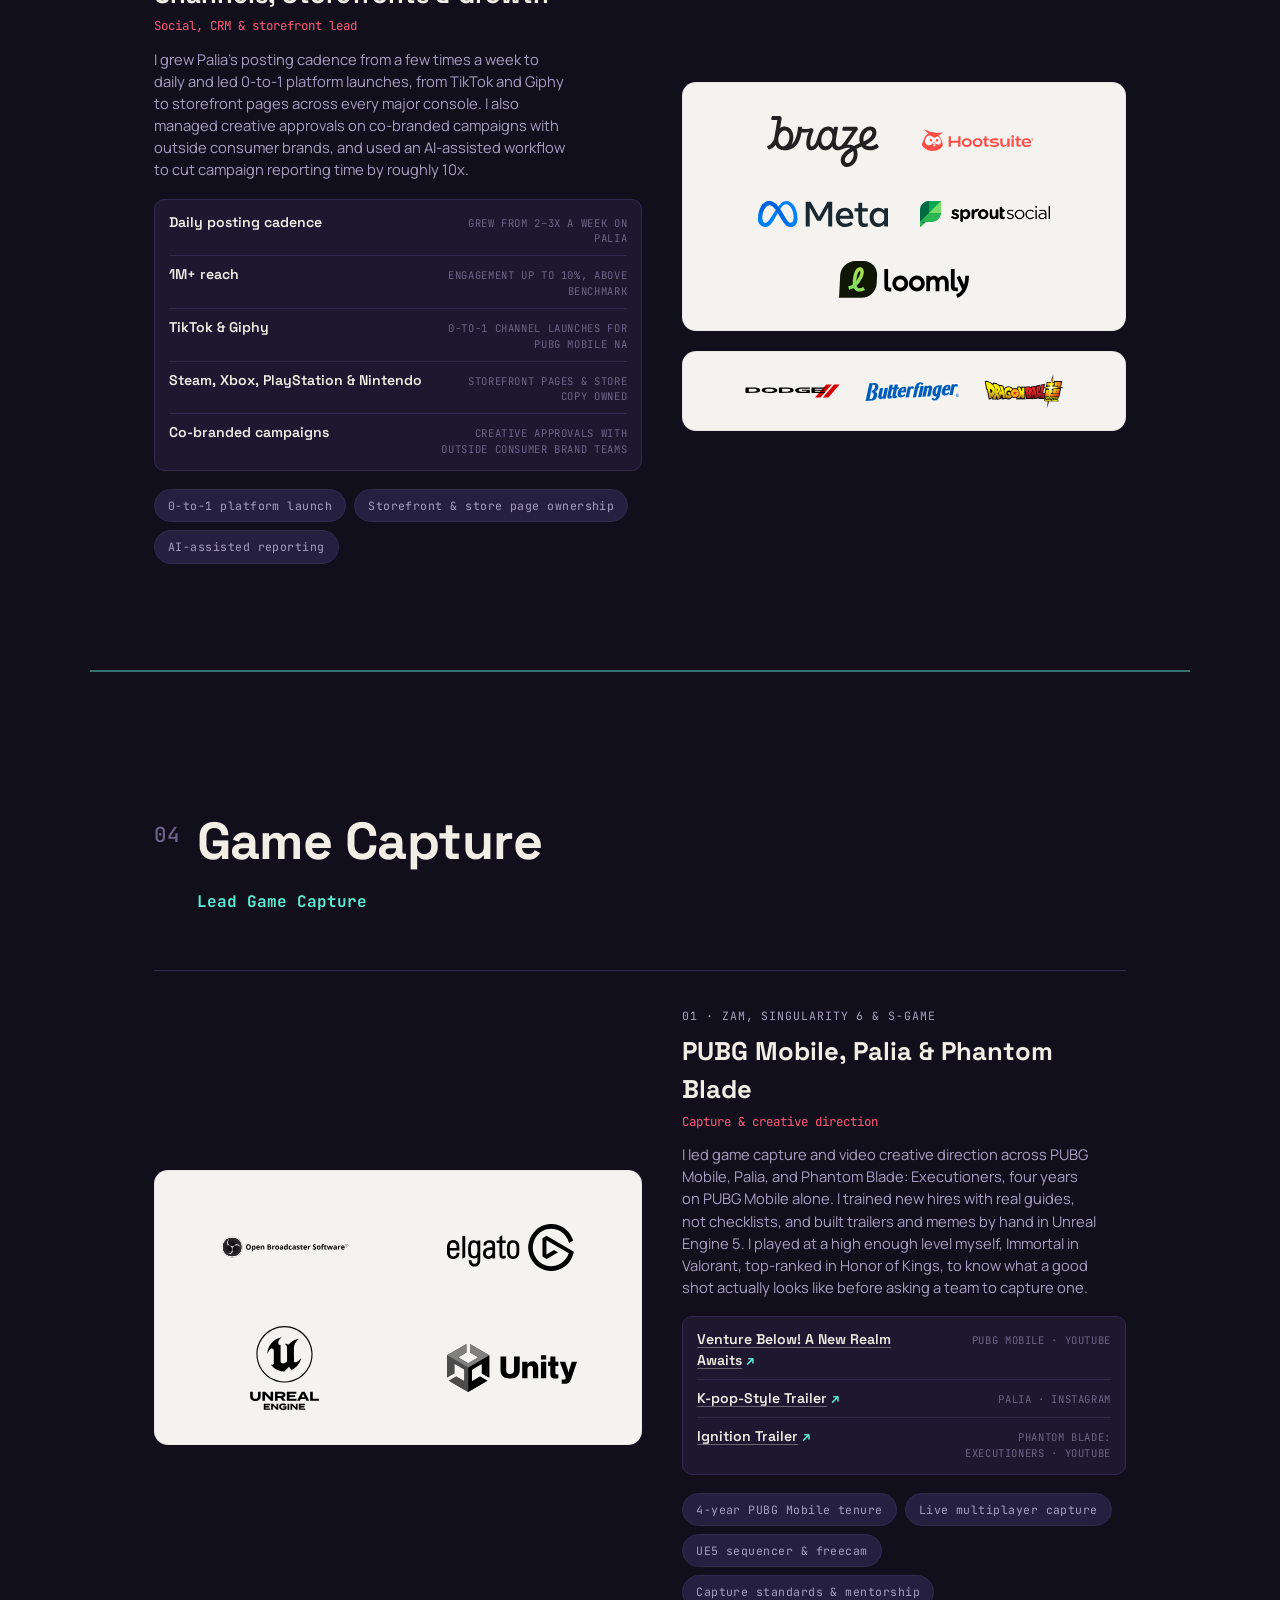
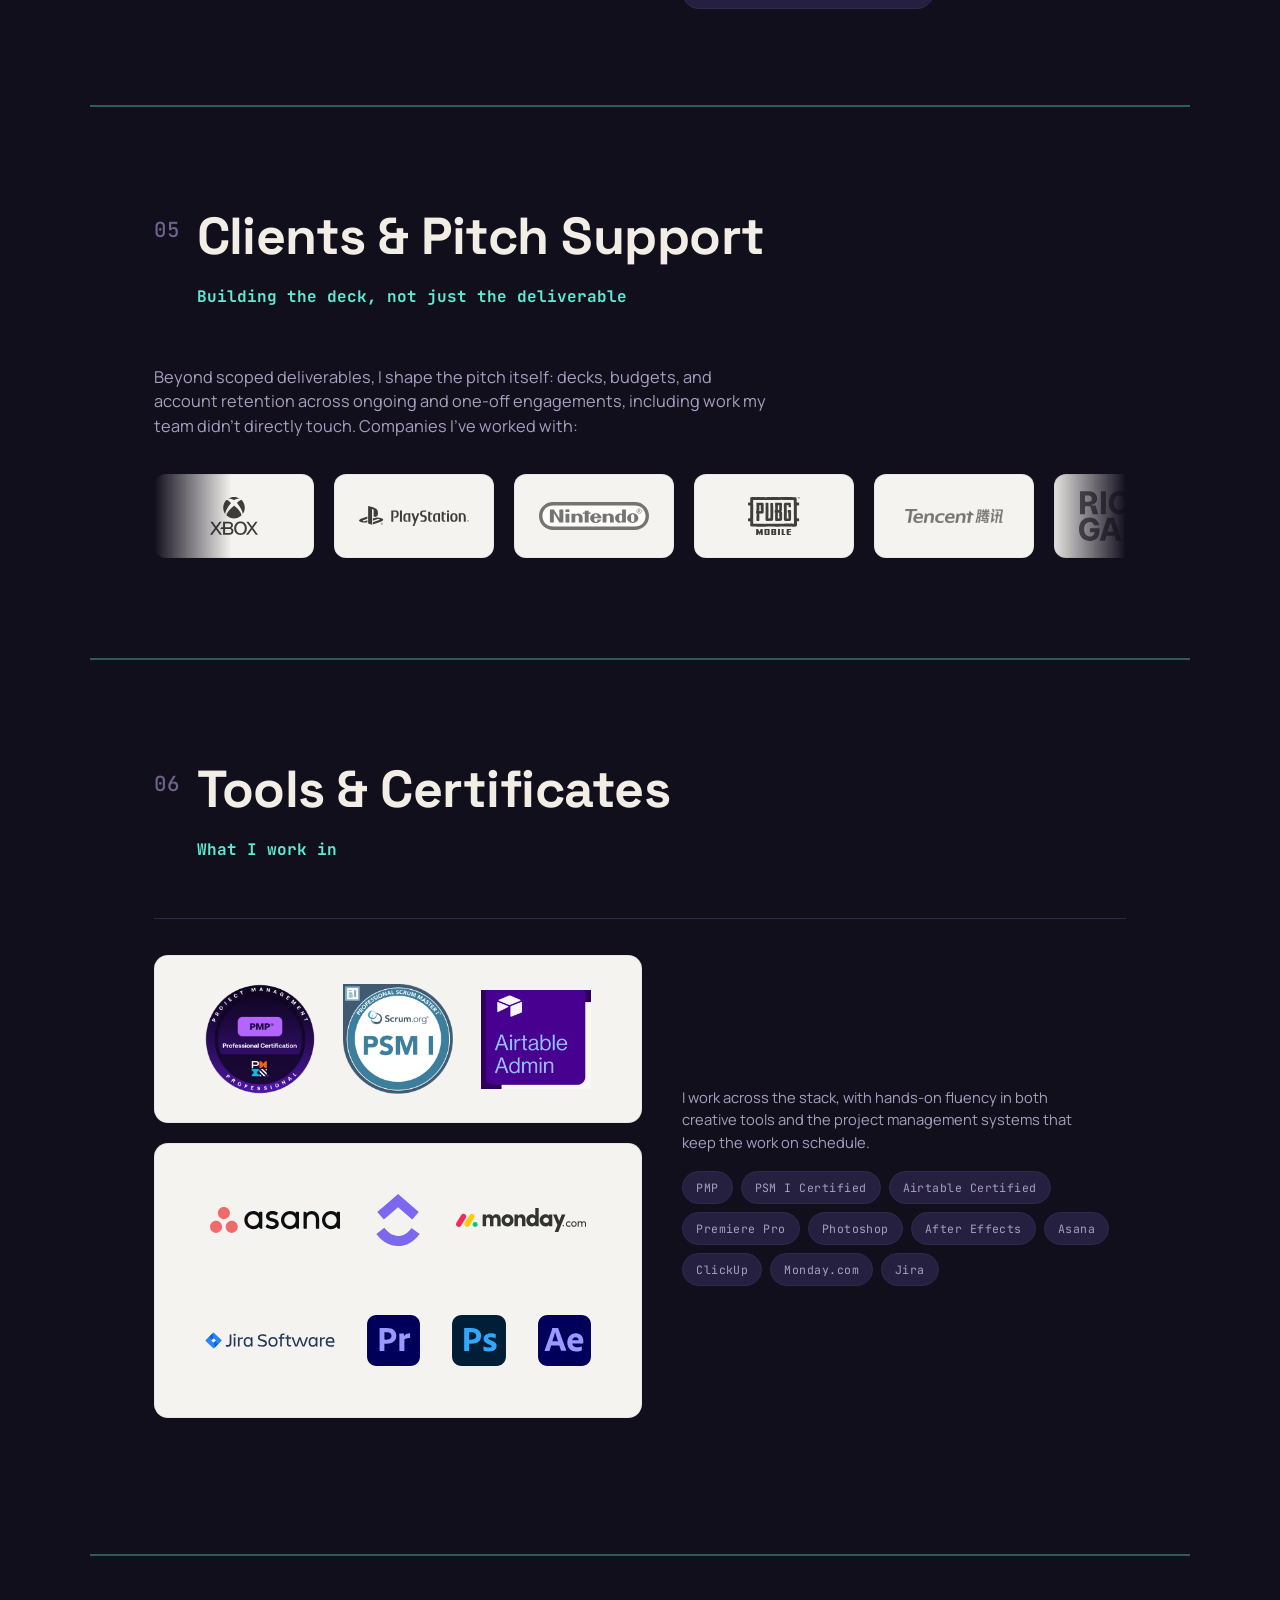
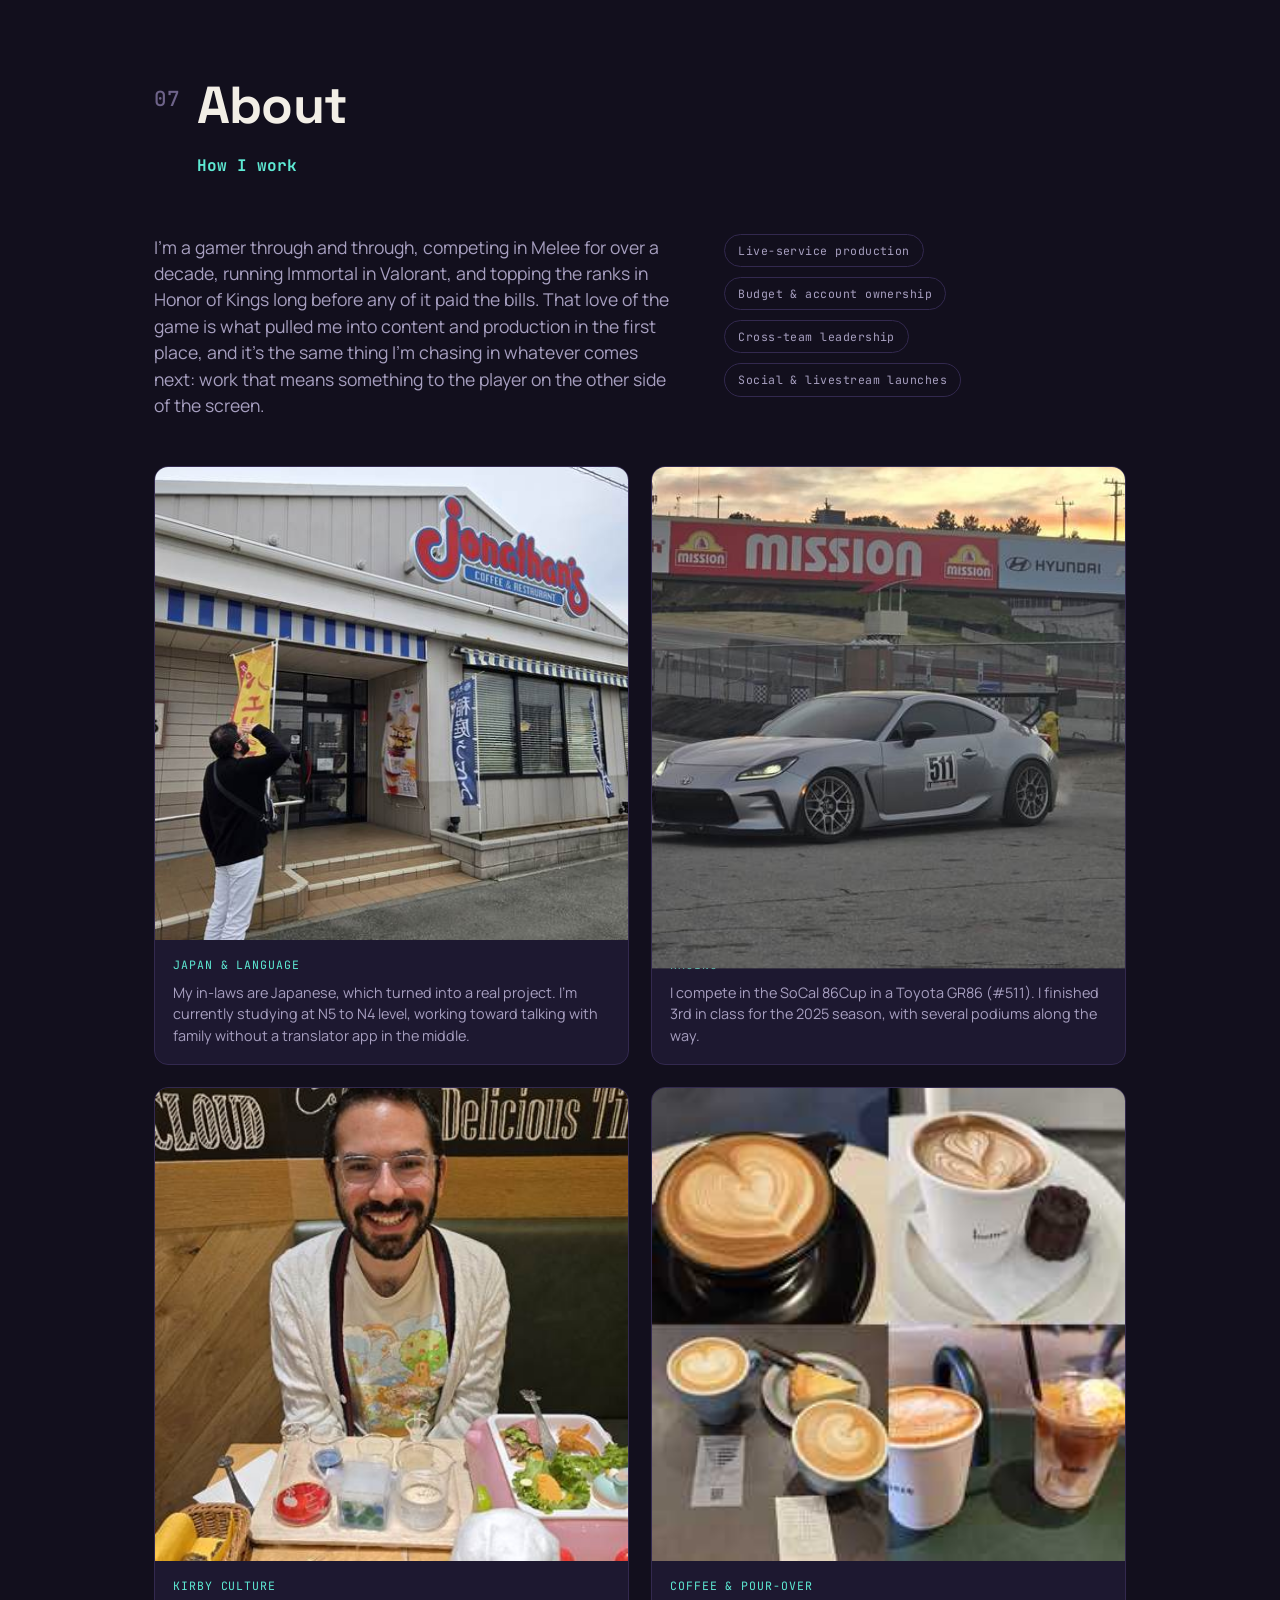
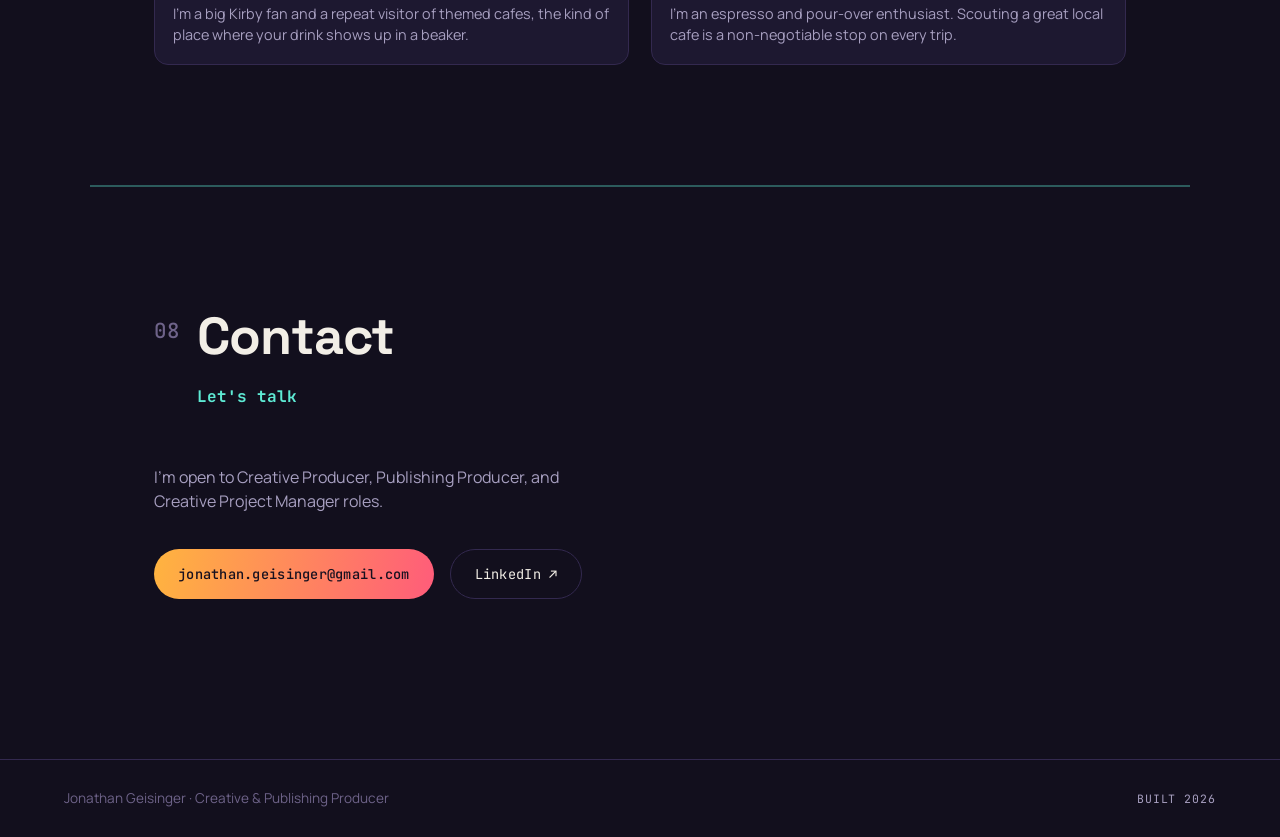
==== commit ebccd3aa: "Rename Cafe Culture to Kirby Culture, fix hobby photo framing Kirby cafe photo was cropping Jonathan" ====
--- a/index.html
+++ b/index.html
@@ -467,7 +467,7 @@
       <figure class="hobby-tile">
         <img id="hobby-img-cafe" alt="Jonathan at a Kirby-themed cafe" loading="lazy">
         <figcaption>
-          <p class="tag-mono hobby-tile__eyebrow">Cafe culture</p>
+          <p class="tag-mono hobby-tile__eyebrow">Kirby culture</p>
           <p class="hobby-tile__text">I'm a big Kirby fan and a repeat visitor of themed cafes, the kind of place where your drink shows up in a beaker.</p>
         </figcaption>
       </figure>
--- a/styles.css
+++ b/styles.css
@@ -893,6 +893,22 @@
 
 .hobby-tile:hover img {
   transform: scale(1.05);
+}
+
+/* Portrait source crops in from the top by default — bias the crop upward
+   so the head isn't cut off. */
+#hobby-img-cafe {
+  object-position: center 15%;
+}
+
+/* Source photo is already a perfect square, so object-position can't shift
+   it — scale in slightly and translate instead to recenter the car. */
+#hobby-img-racing {
+  transform: scale(1.12) translateX(3%);
+}
+
+.hobby-tile:hover #hobby-img-racing {
+  transform: scale(1.12) translateX(3%) scale(1.05);
 }
 
 .hobby-tile figcaption {
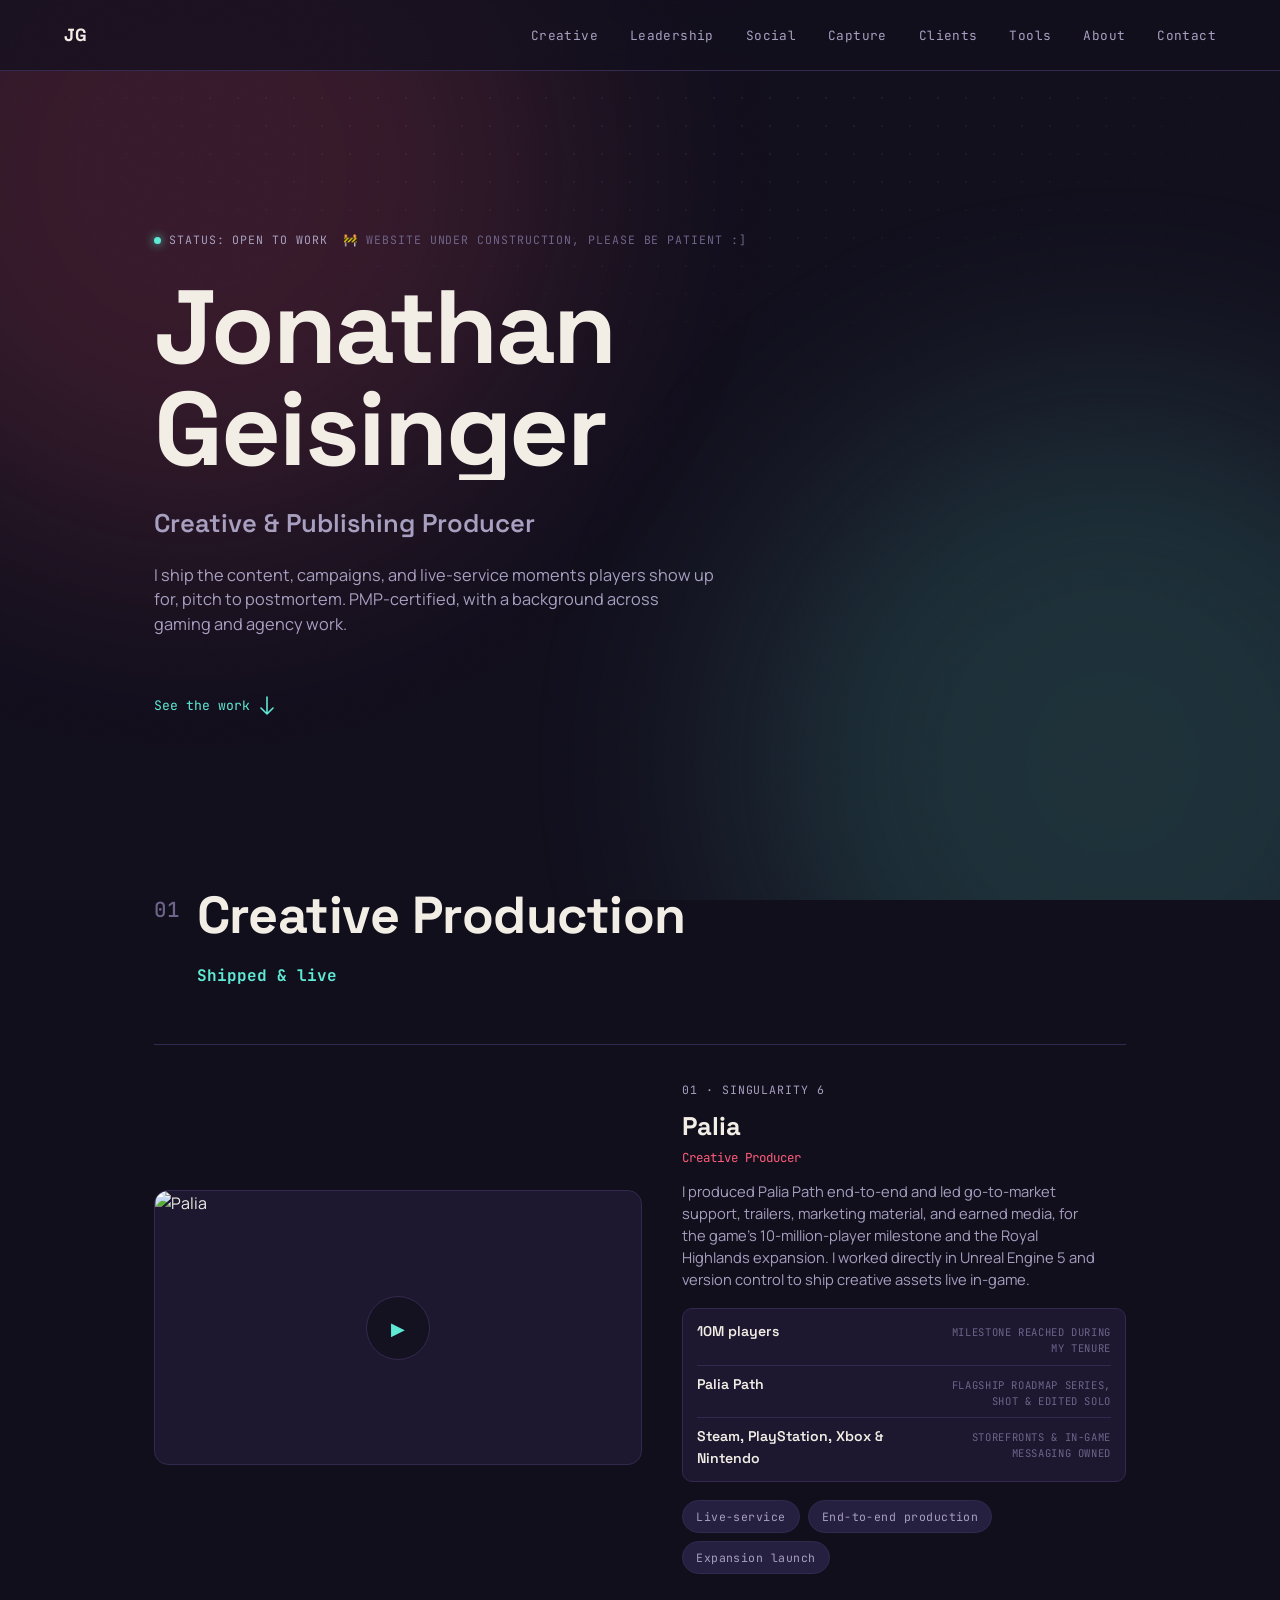
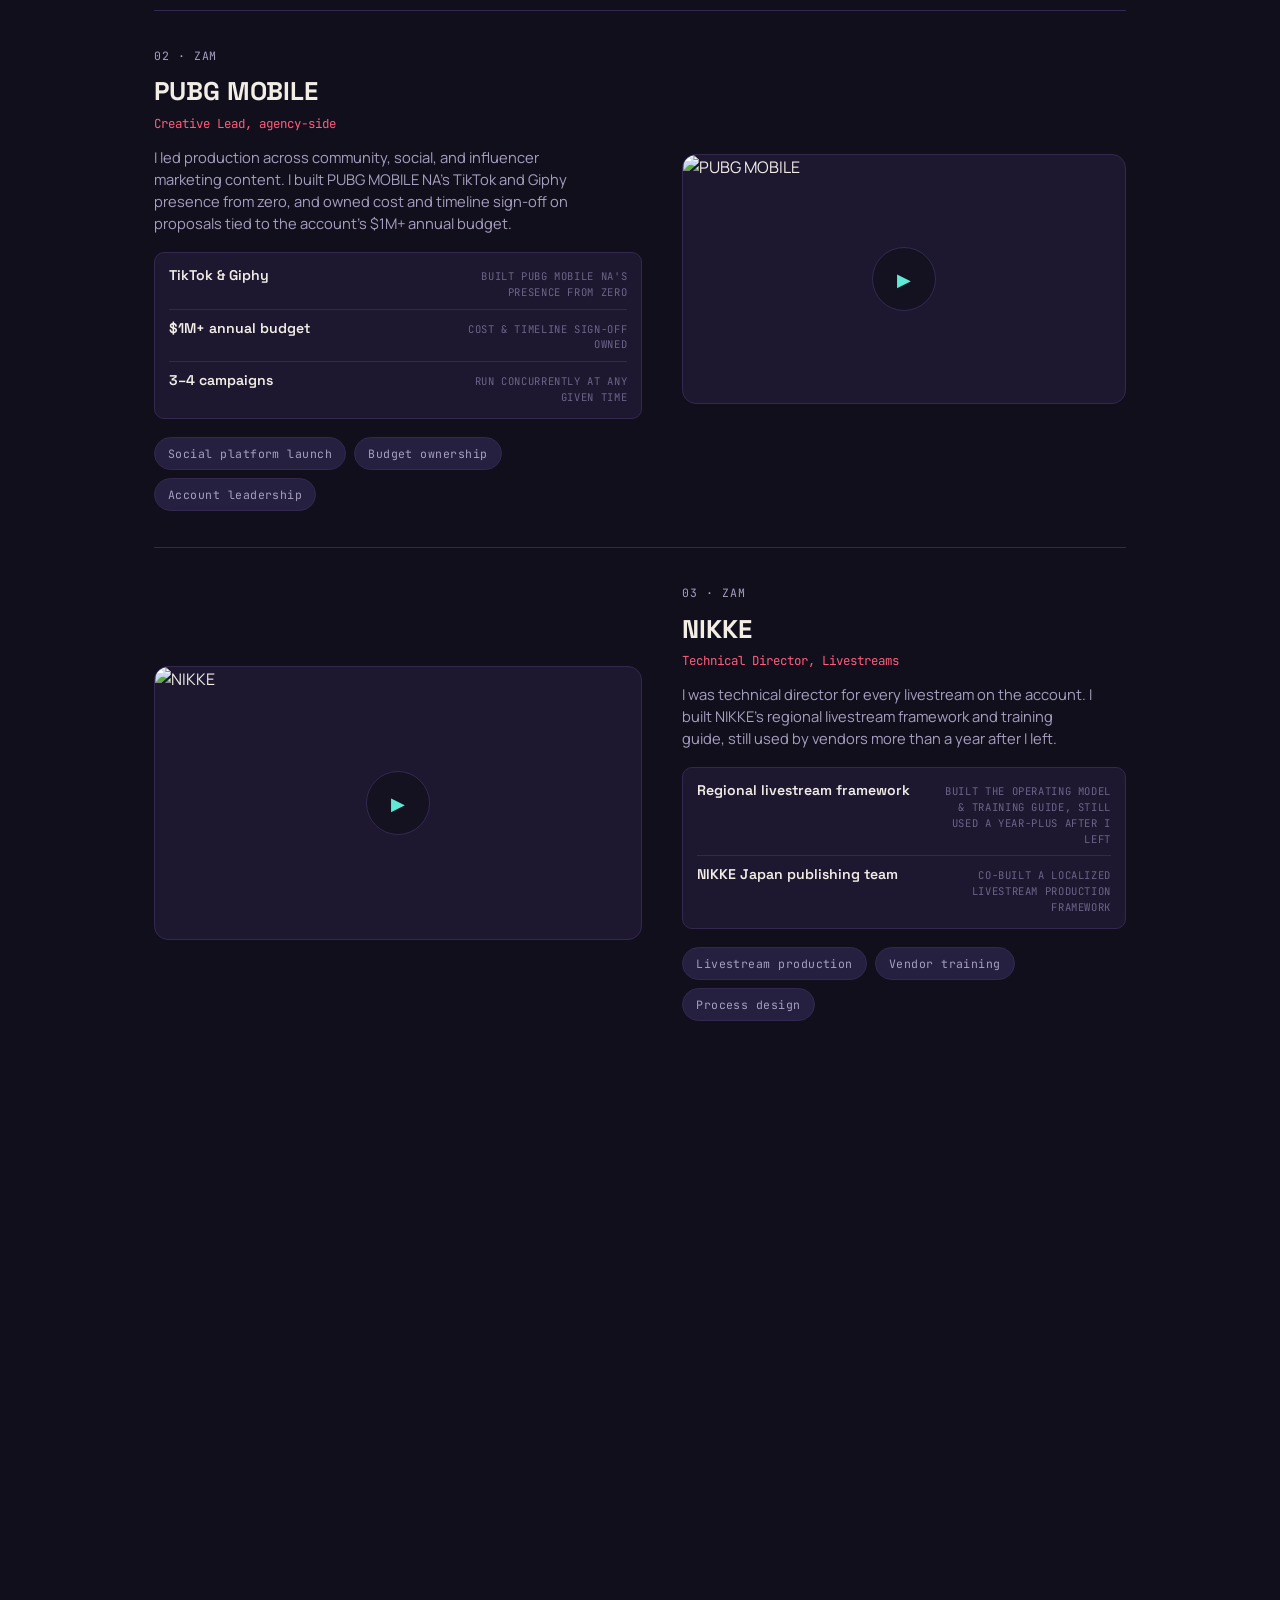
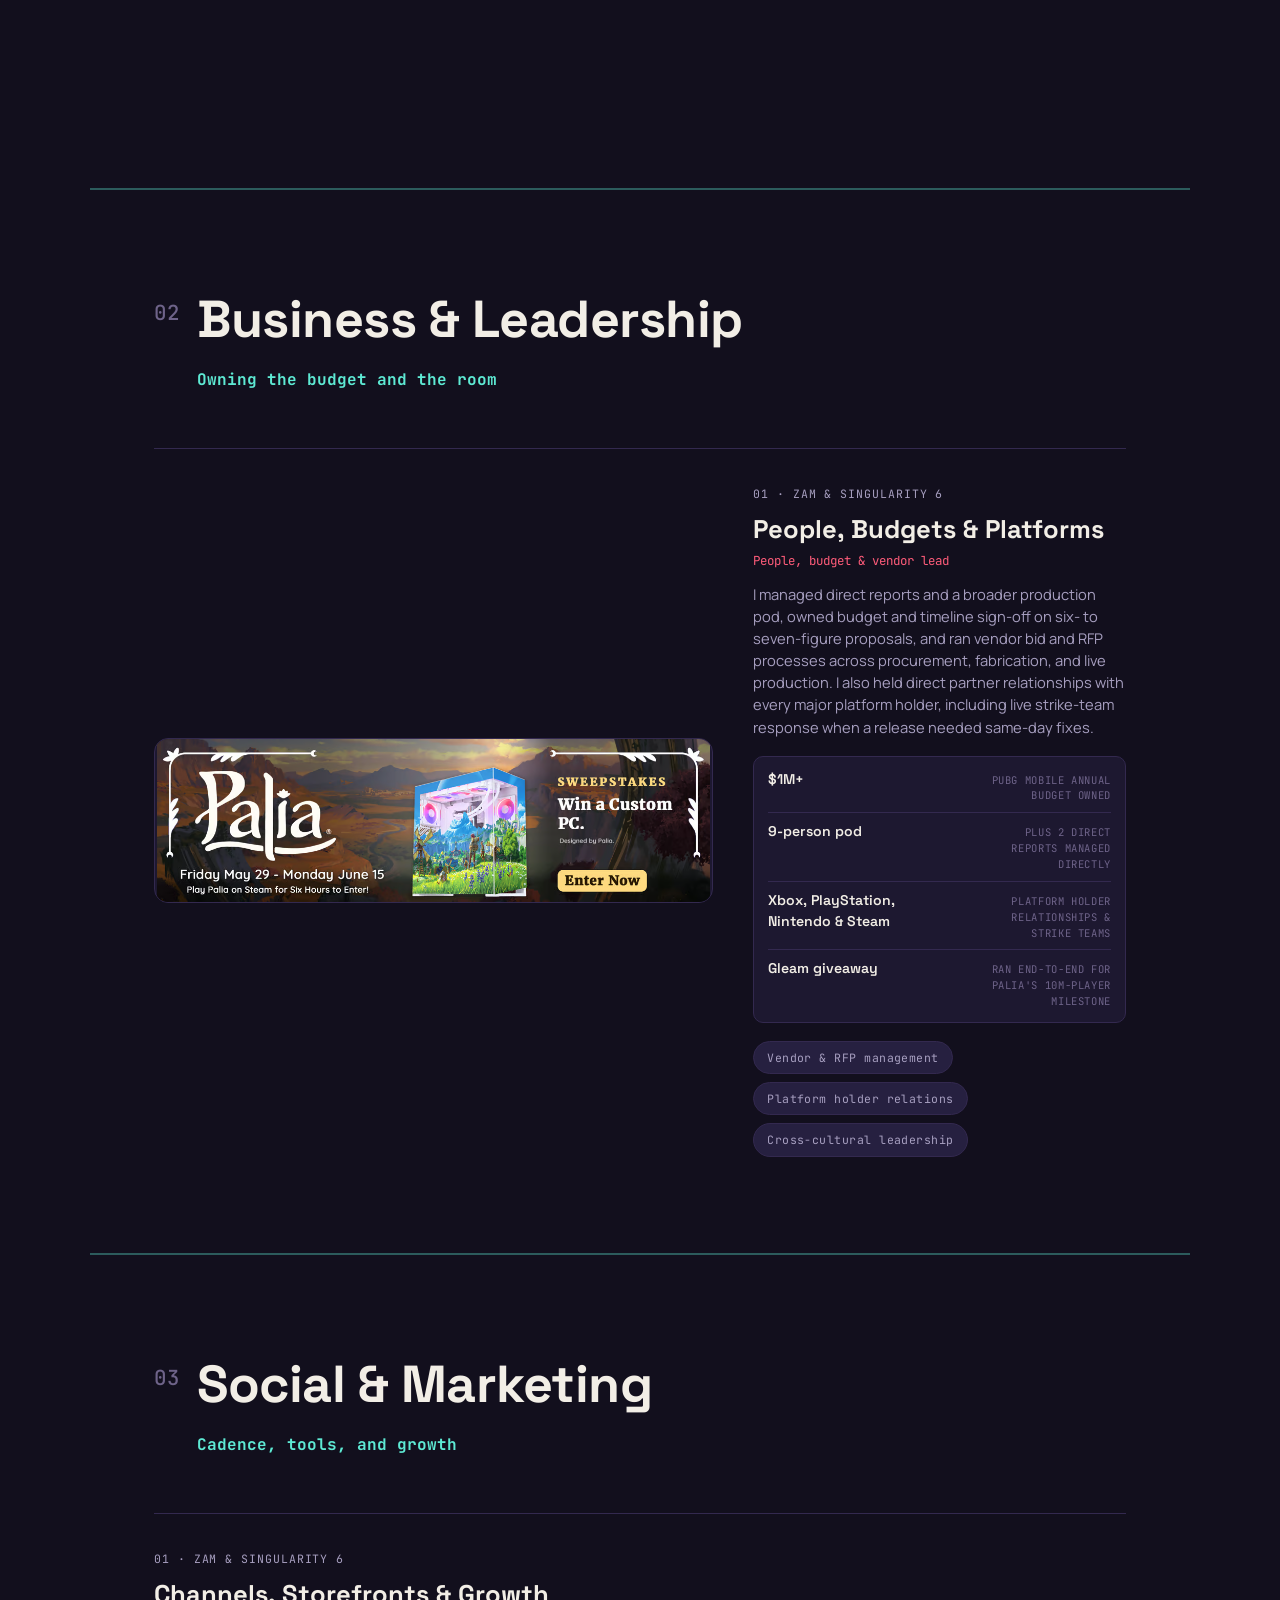
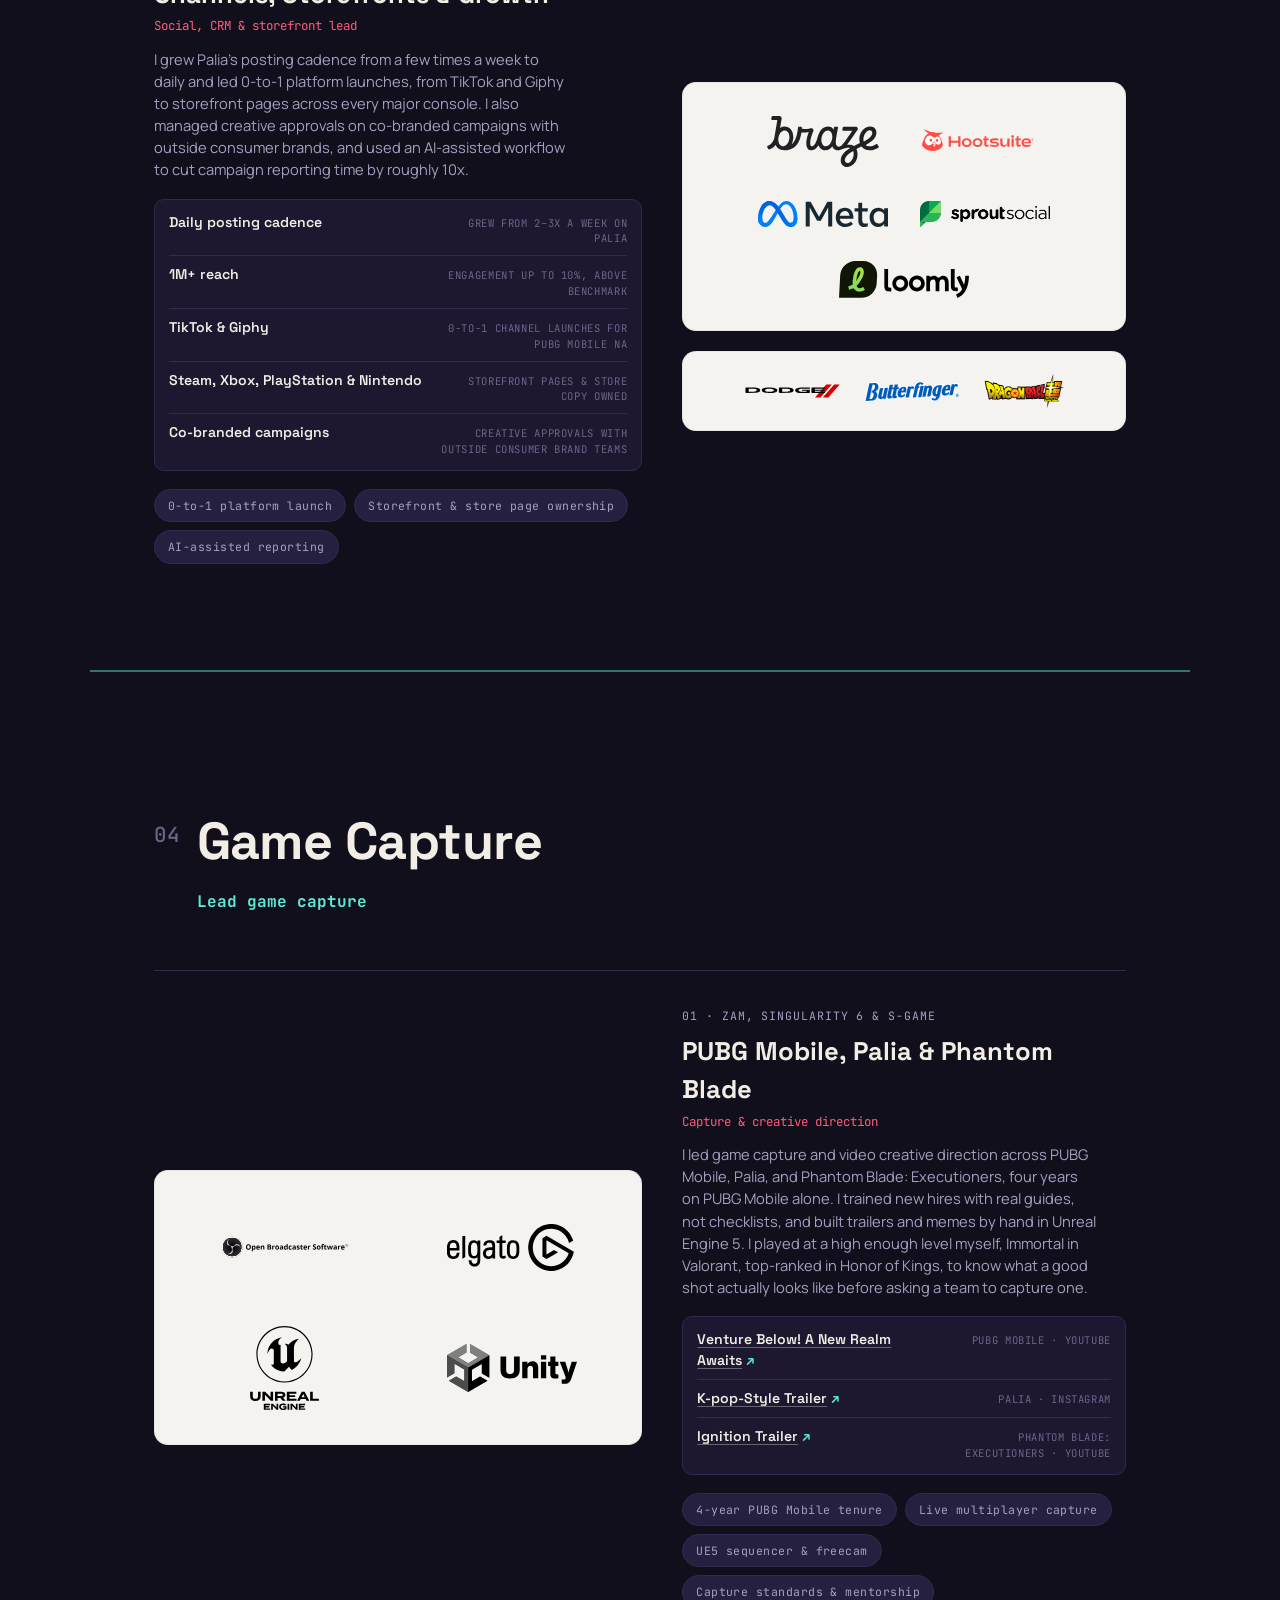
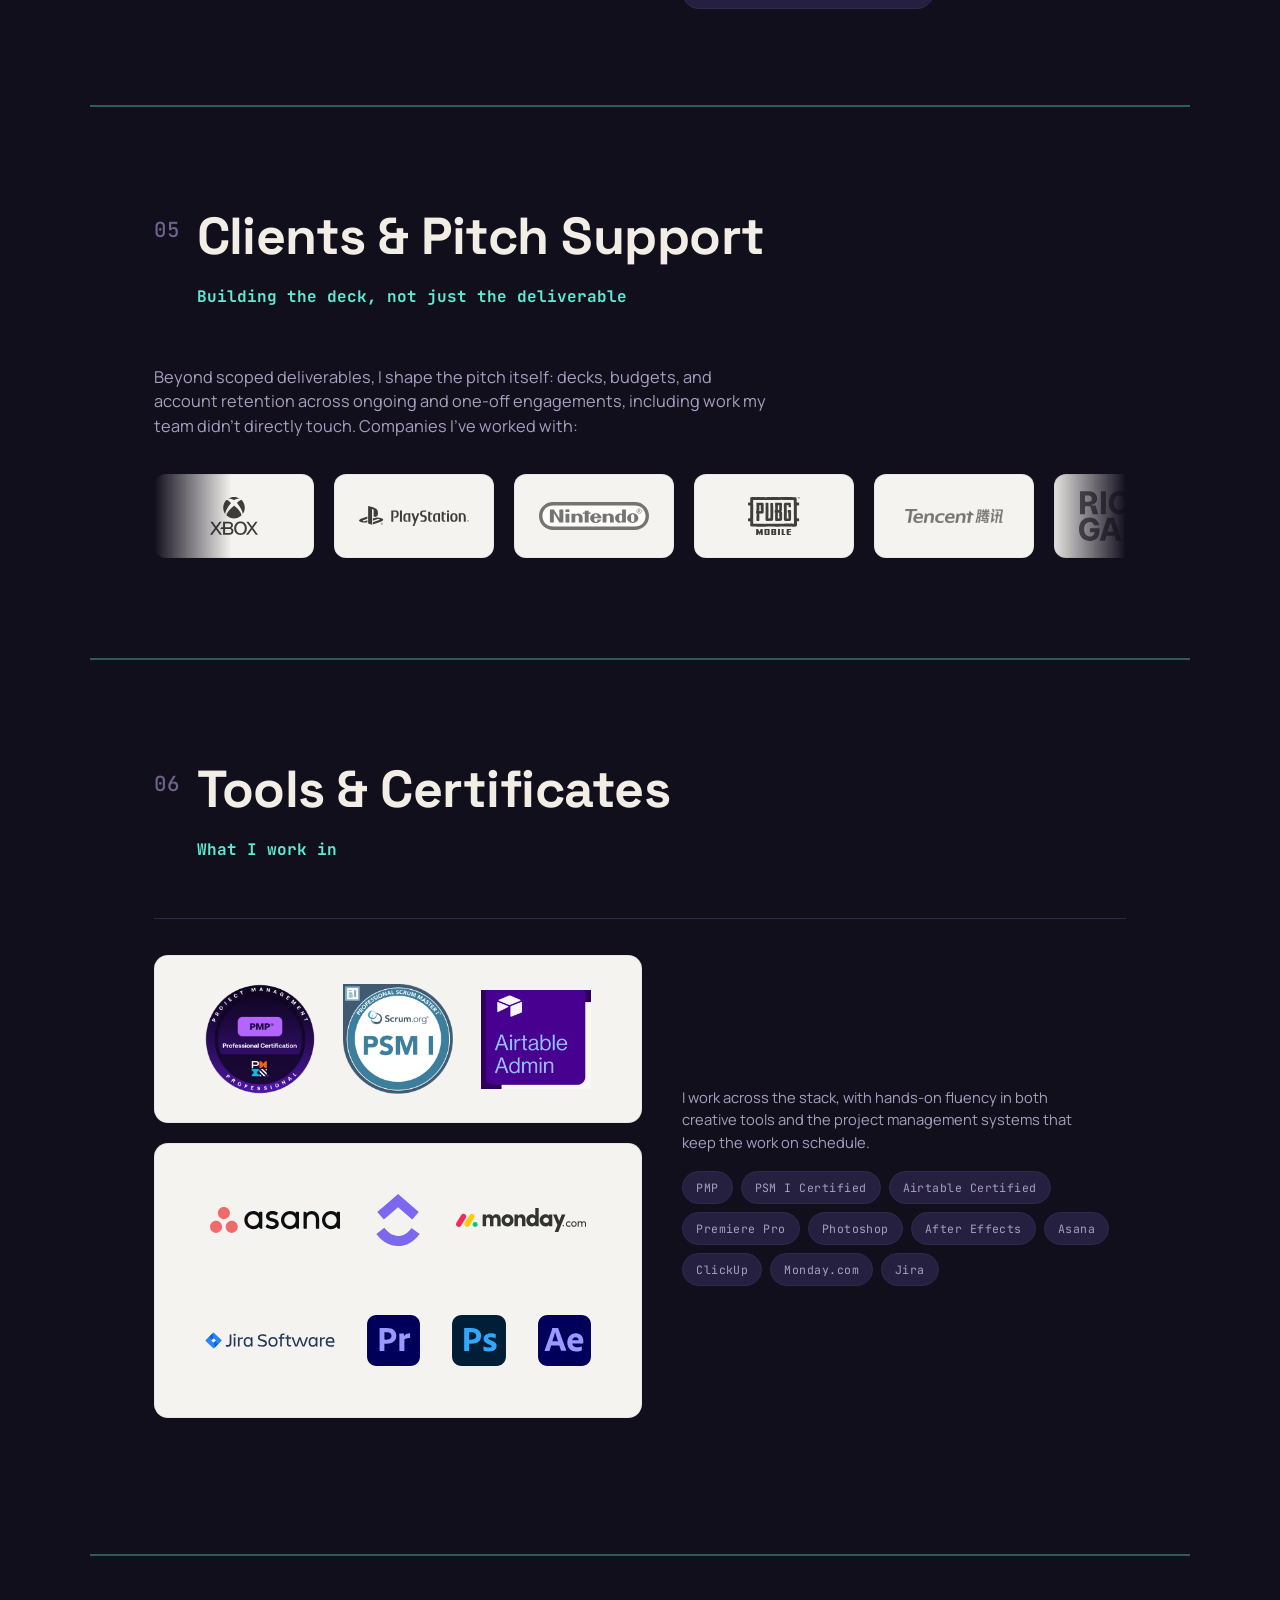
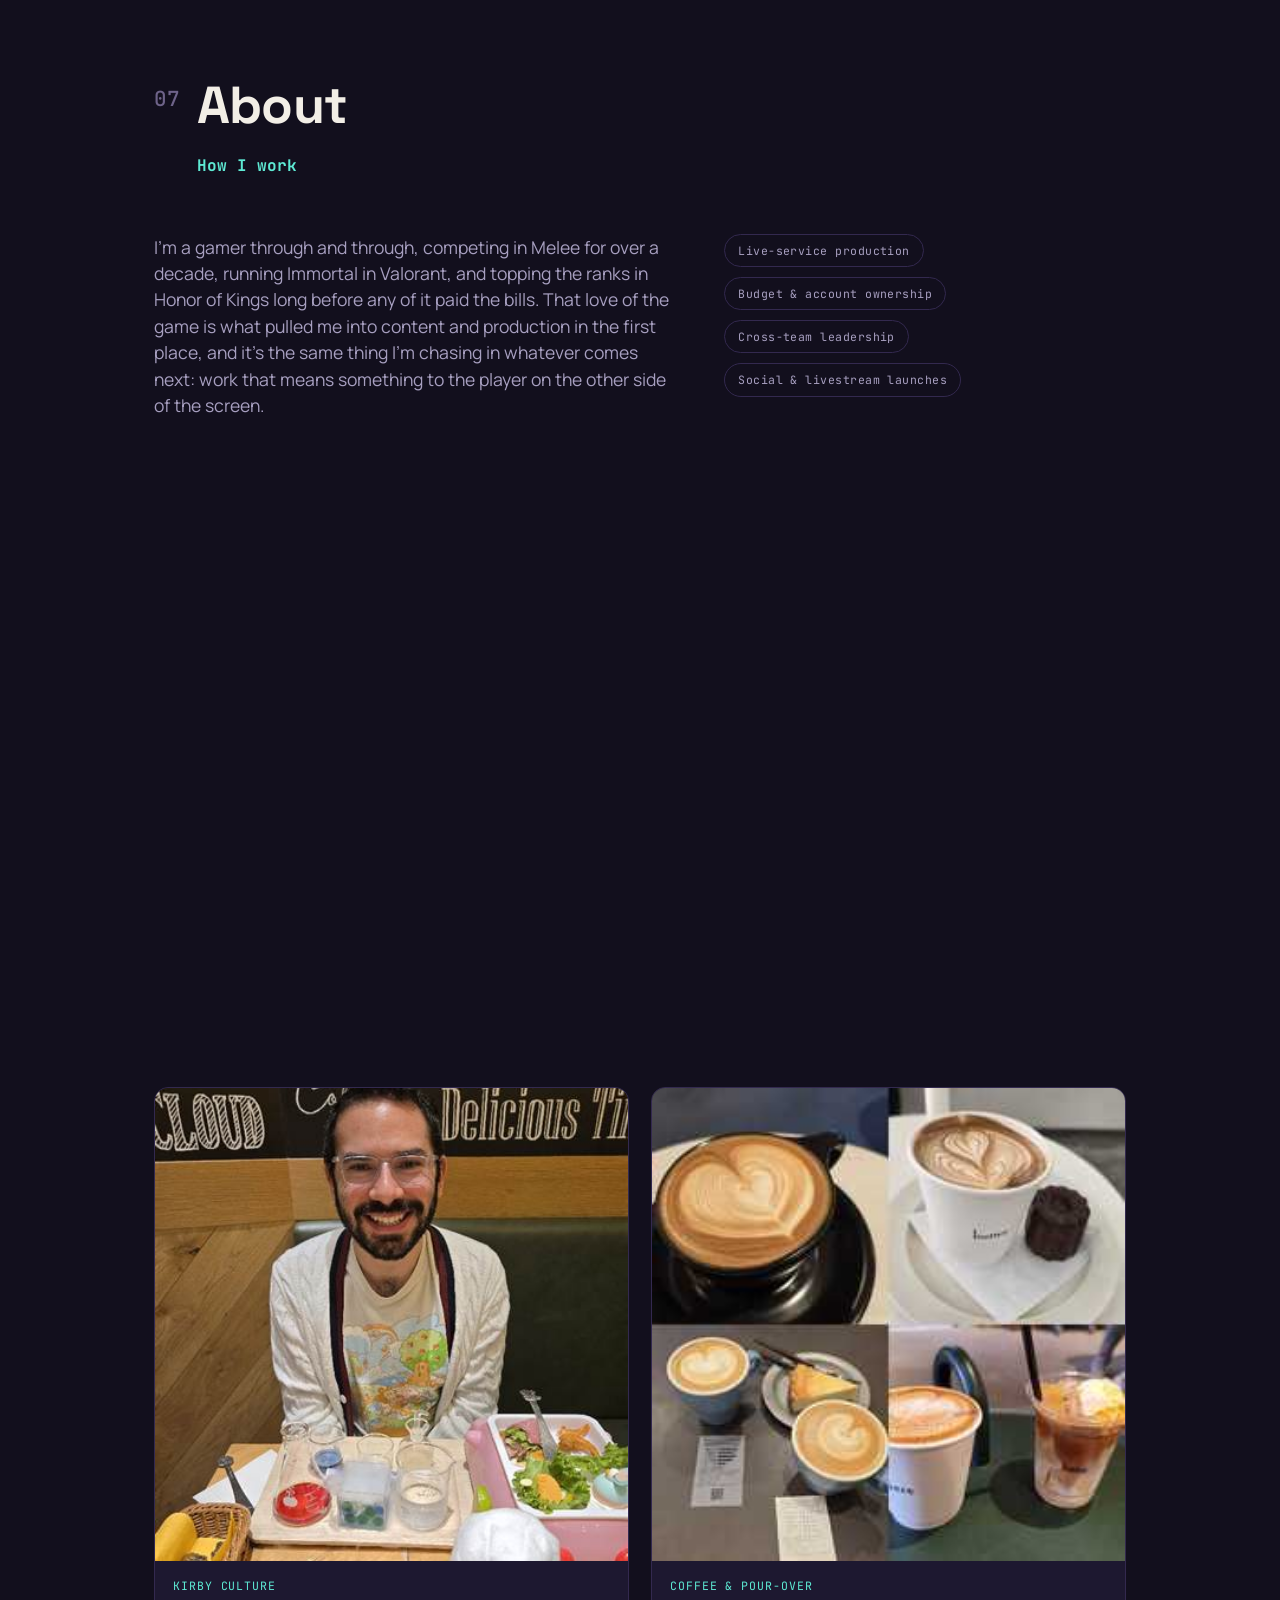
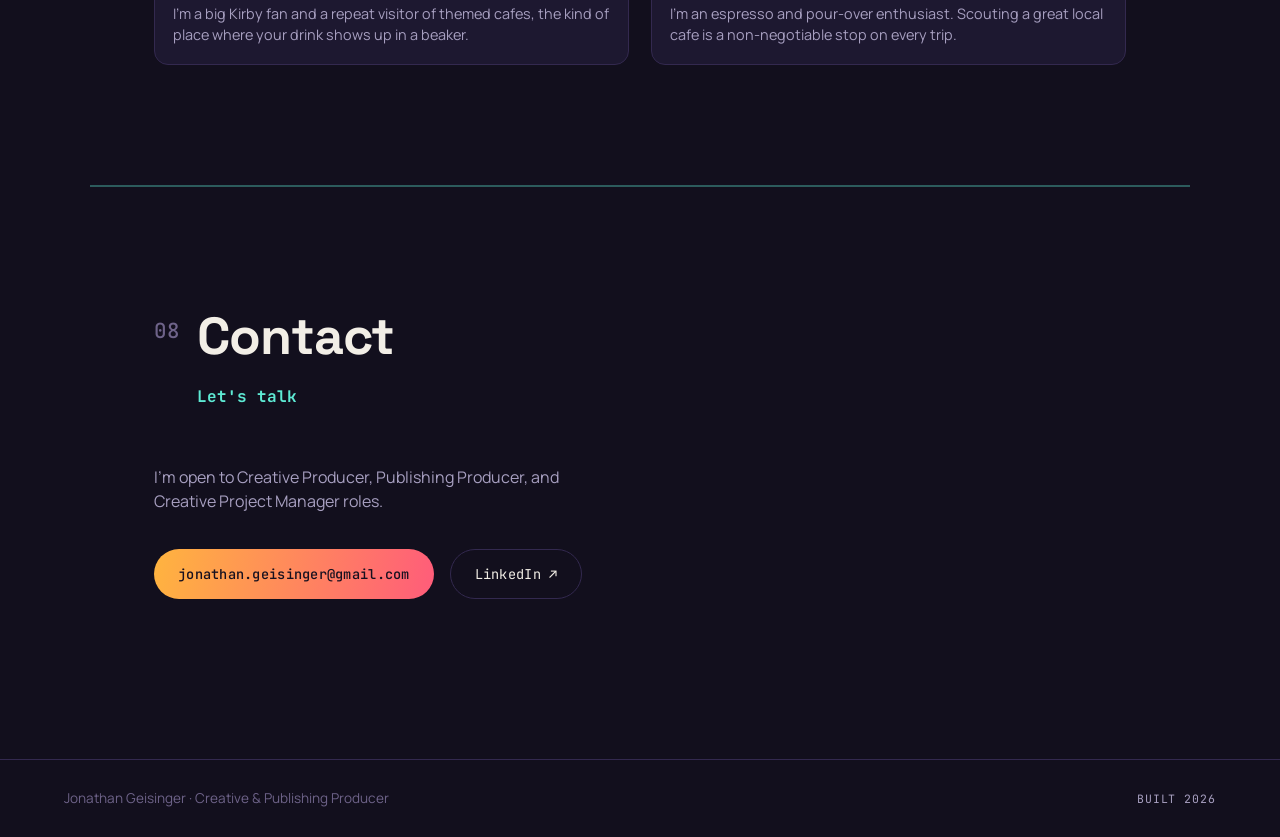
==== commit d7da52a8: "Fix broken #top anchor, unify tagline casing, drop dead CSS The JG logo's #top link never scrolled b" ====
--- a/index.html
+++ b/index.html
@@ -10,13 +10,13 @@
 <link href="https://fonts.googleapis.com/css2?family=Space+Grotesk:wght@500;600;700&family=Manrope:wght@400;500;600;700&family=JetBrains+Mono:wght@400;500&display=swap" rel="stylesheet">
 <link rel="stylesheet" href="styles.css">
 </head>
-<body>
+<body id="top">
 
 <div class="bg-grid"></div>
 <div class="bg-glow"></div>
 <div class="grain"></div>
 
-<header class="nav" id="top">
+<header class="nav">
   <a class="nav__mark" href="#top">JG</a>
   <nav class="nav__links">
     <a href="#creative-production">Creative</a>
@@ -293,7 +293,7 @@
       <span class="section-eyebrow__index">04</span>
       <div class="section-head__text">
         <p class="section-eyebrow">Game Capture</p>
-        <h2 class="section-title">Lead Game Capture</h2>
+        <h2 class="section-title">Lead game capture</h2>
       </div>
     </div>
     <article class="project">
--- a/styles.css
+++ b/styles.css
@@ -403,8 +403,6 @@
 .project--reverse .project__media { order: 2; }
 .project--reverse .project__info { order: 1; }
 
-.project--placeholder { opacity: 0.7; }
-
 .project__media {
   position: relative;
 }
@@ -901,15 +899,6 @@
   object-position: center 15%;
 }
 
-/* Source photo is already a perfect square, so object-position can't shift
-   it — scale in slightly and translate instead to recenter the car. */
-#hobby-img-racing {
-  transform: scale(1.12) translateX(3%);
-}
-
-.hobby-tile:hover #hobby-img-racing {
-  transform: scale(1.12) translateX(3%) scale(1.05);
-}
 
 .hobby-tile figcaption {
   padding: 16px 18px 18px;
@@ -962,8 +951,6 @@
   gap: 16px;
   margin-bottom: 20px;
 }
-
-.contact__note { color: var(--text-faint); }
 
 /* ============================================
    FOOTER
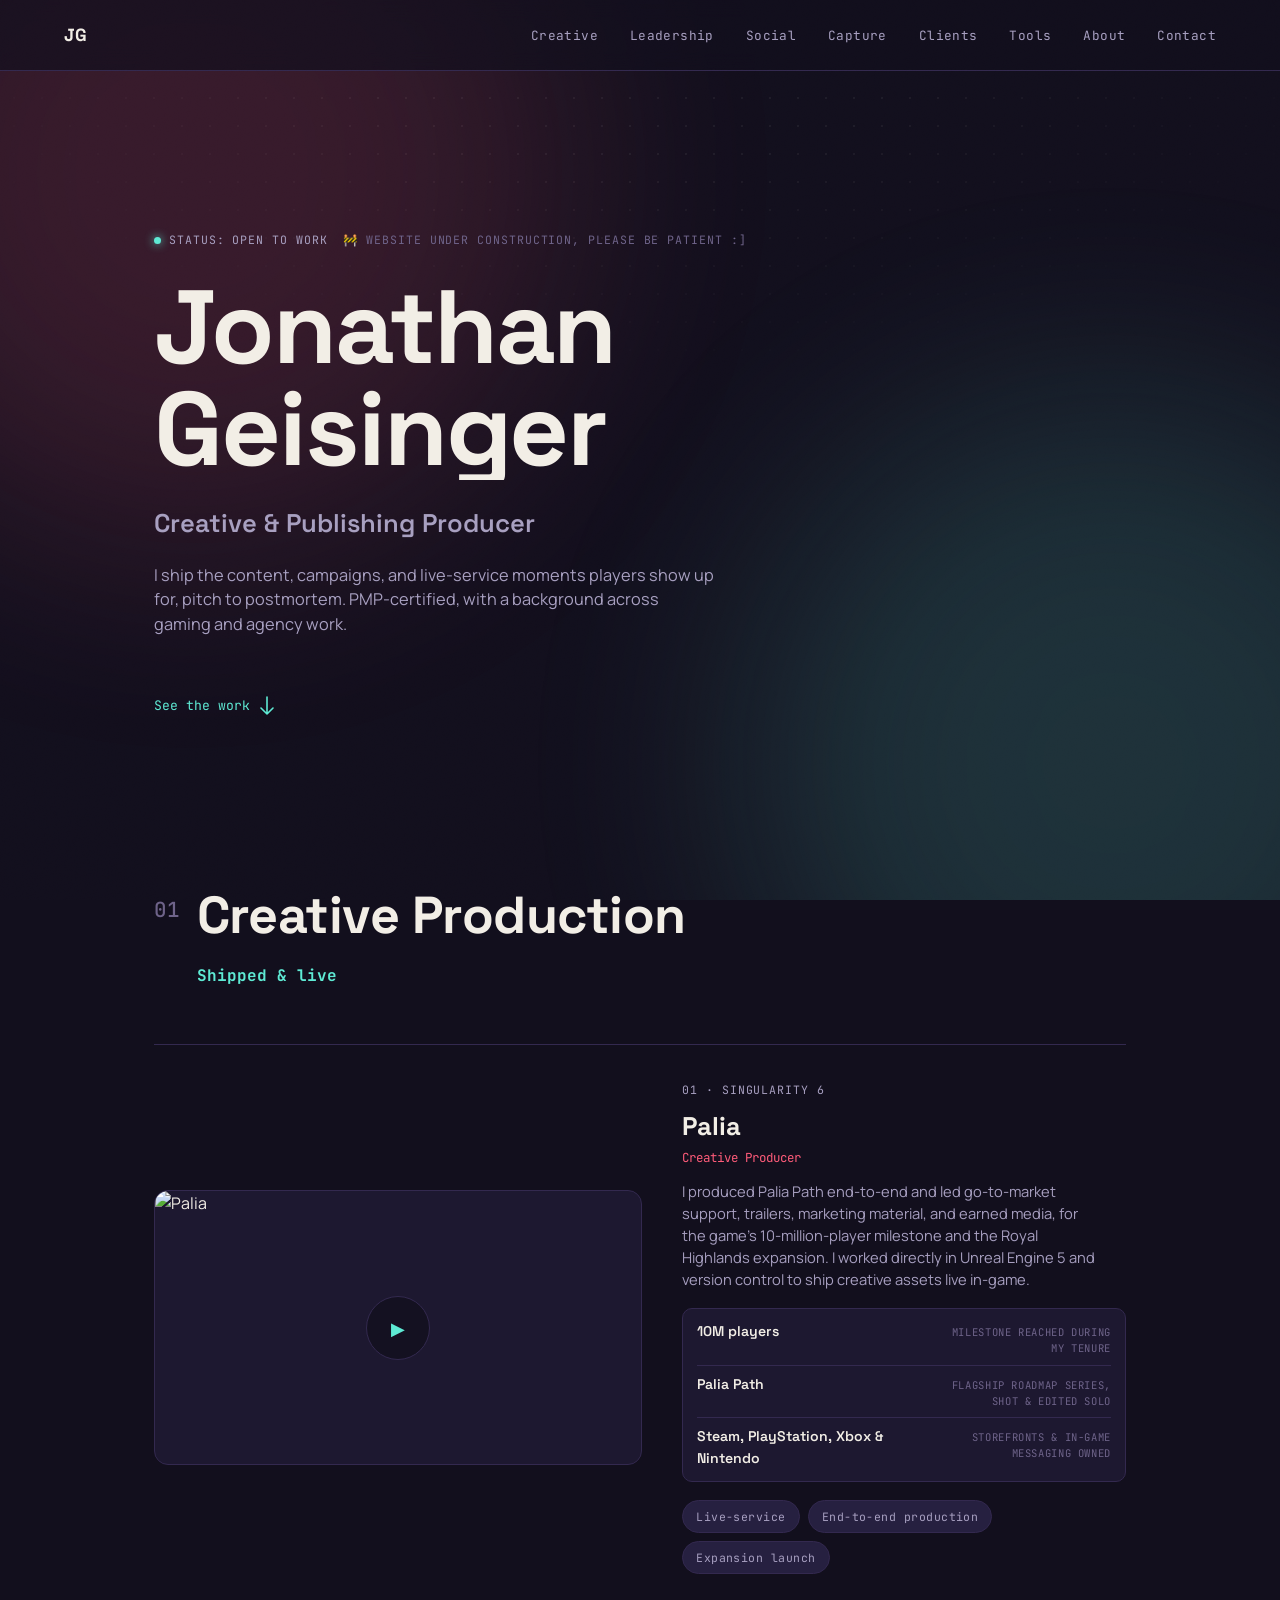
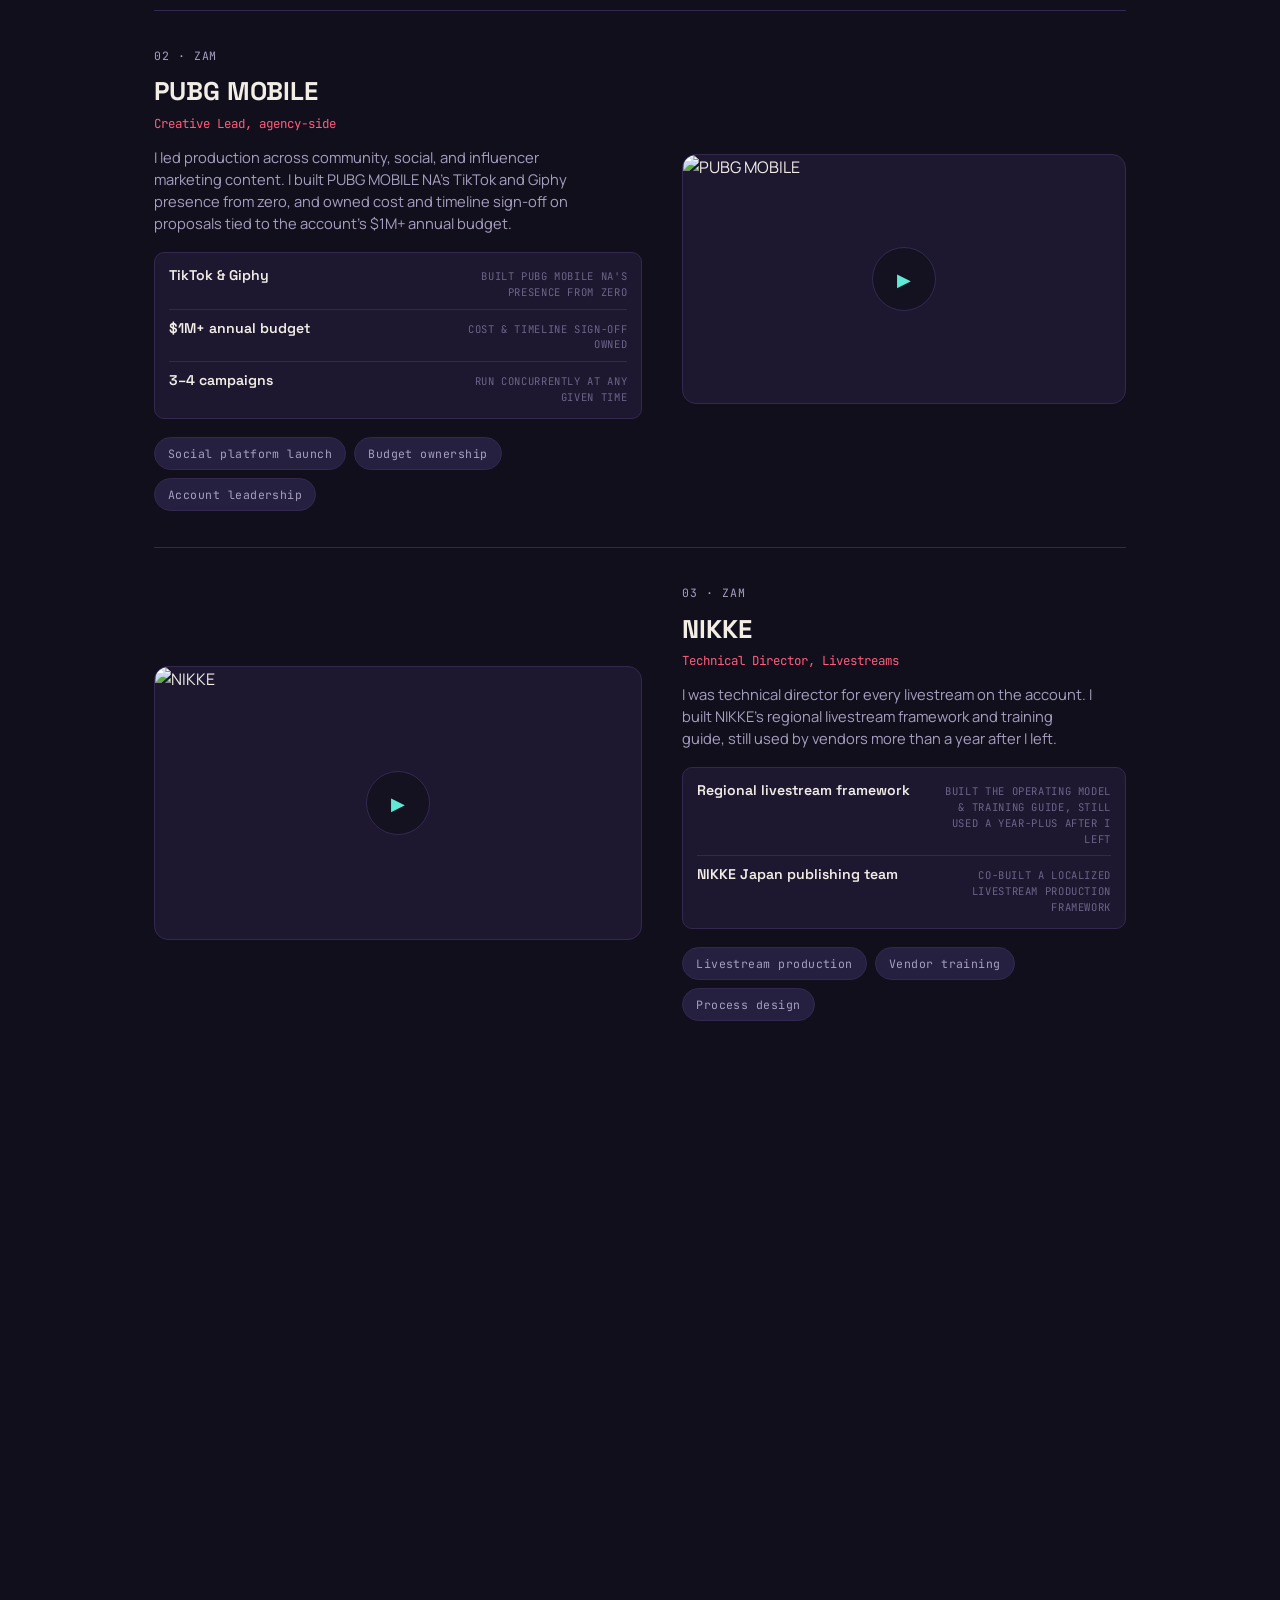
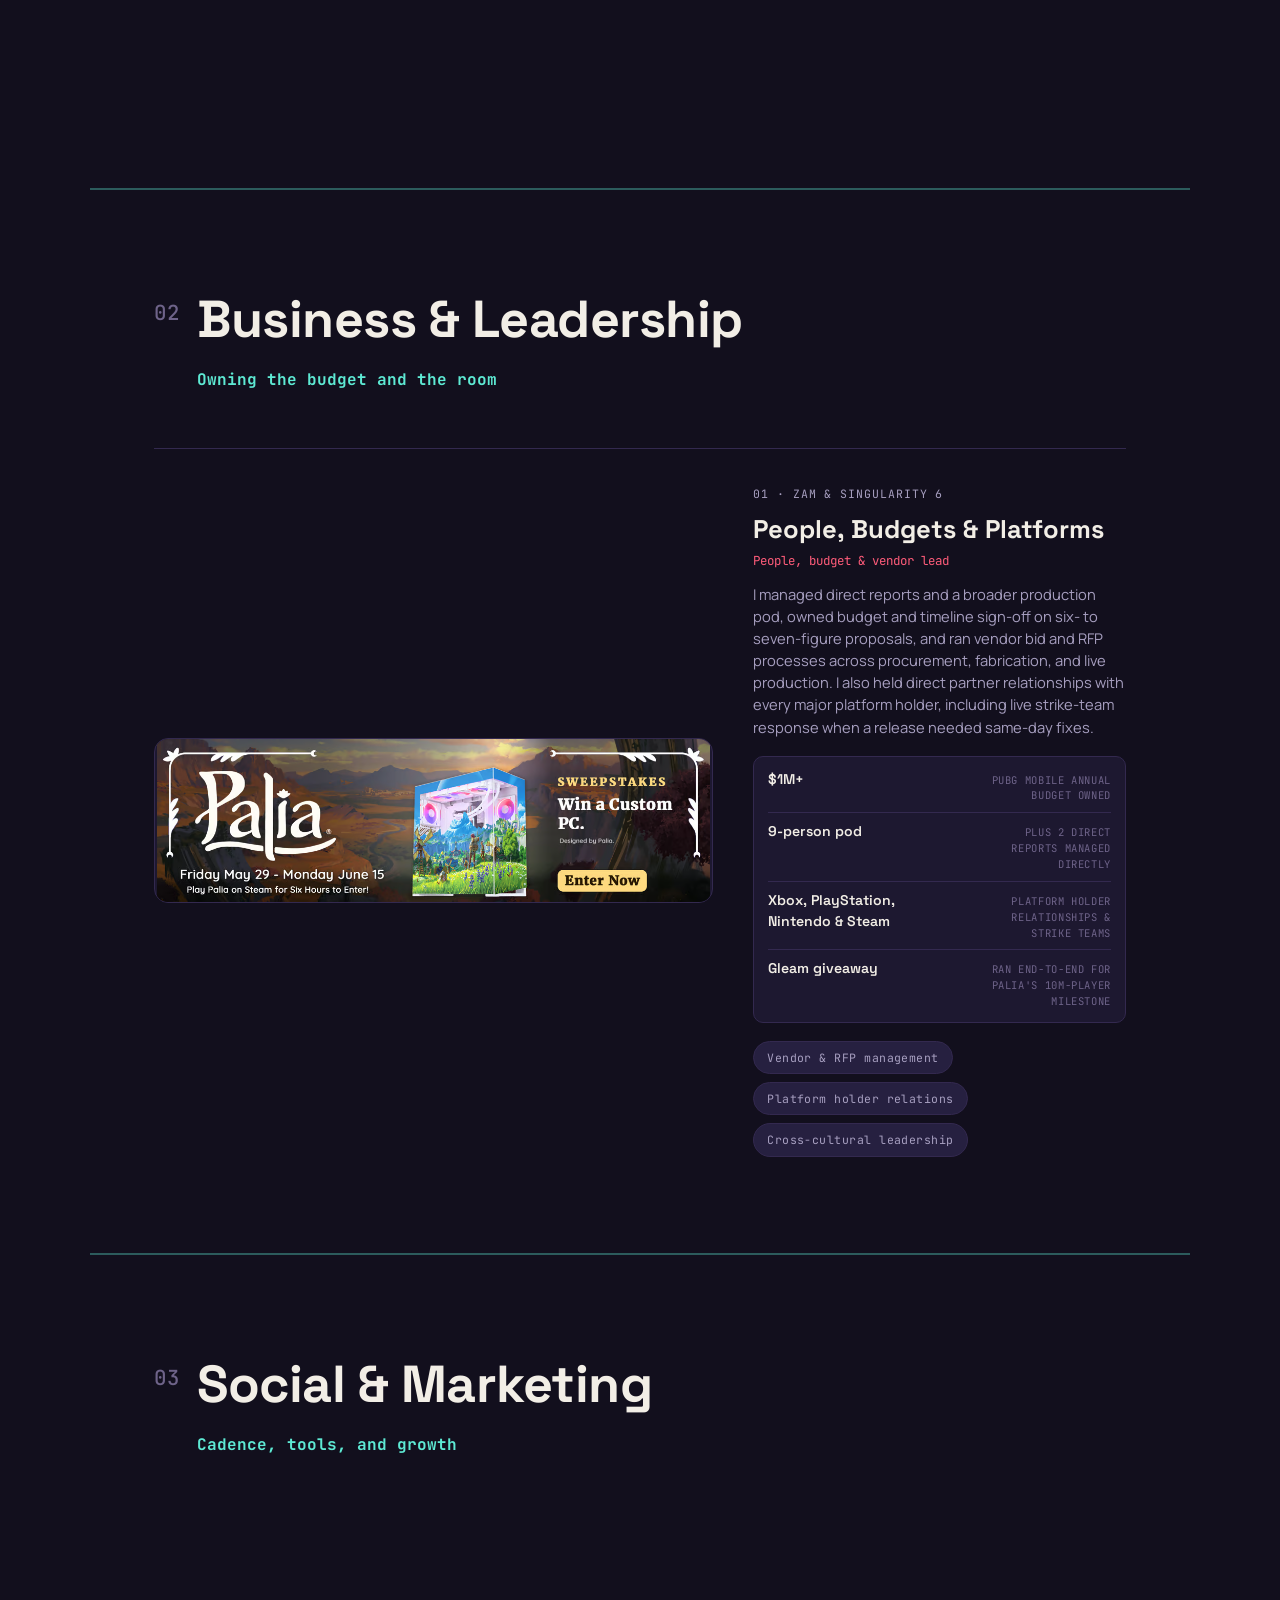
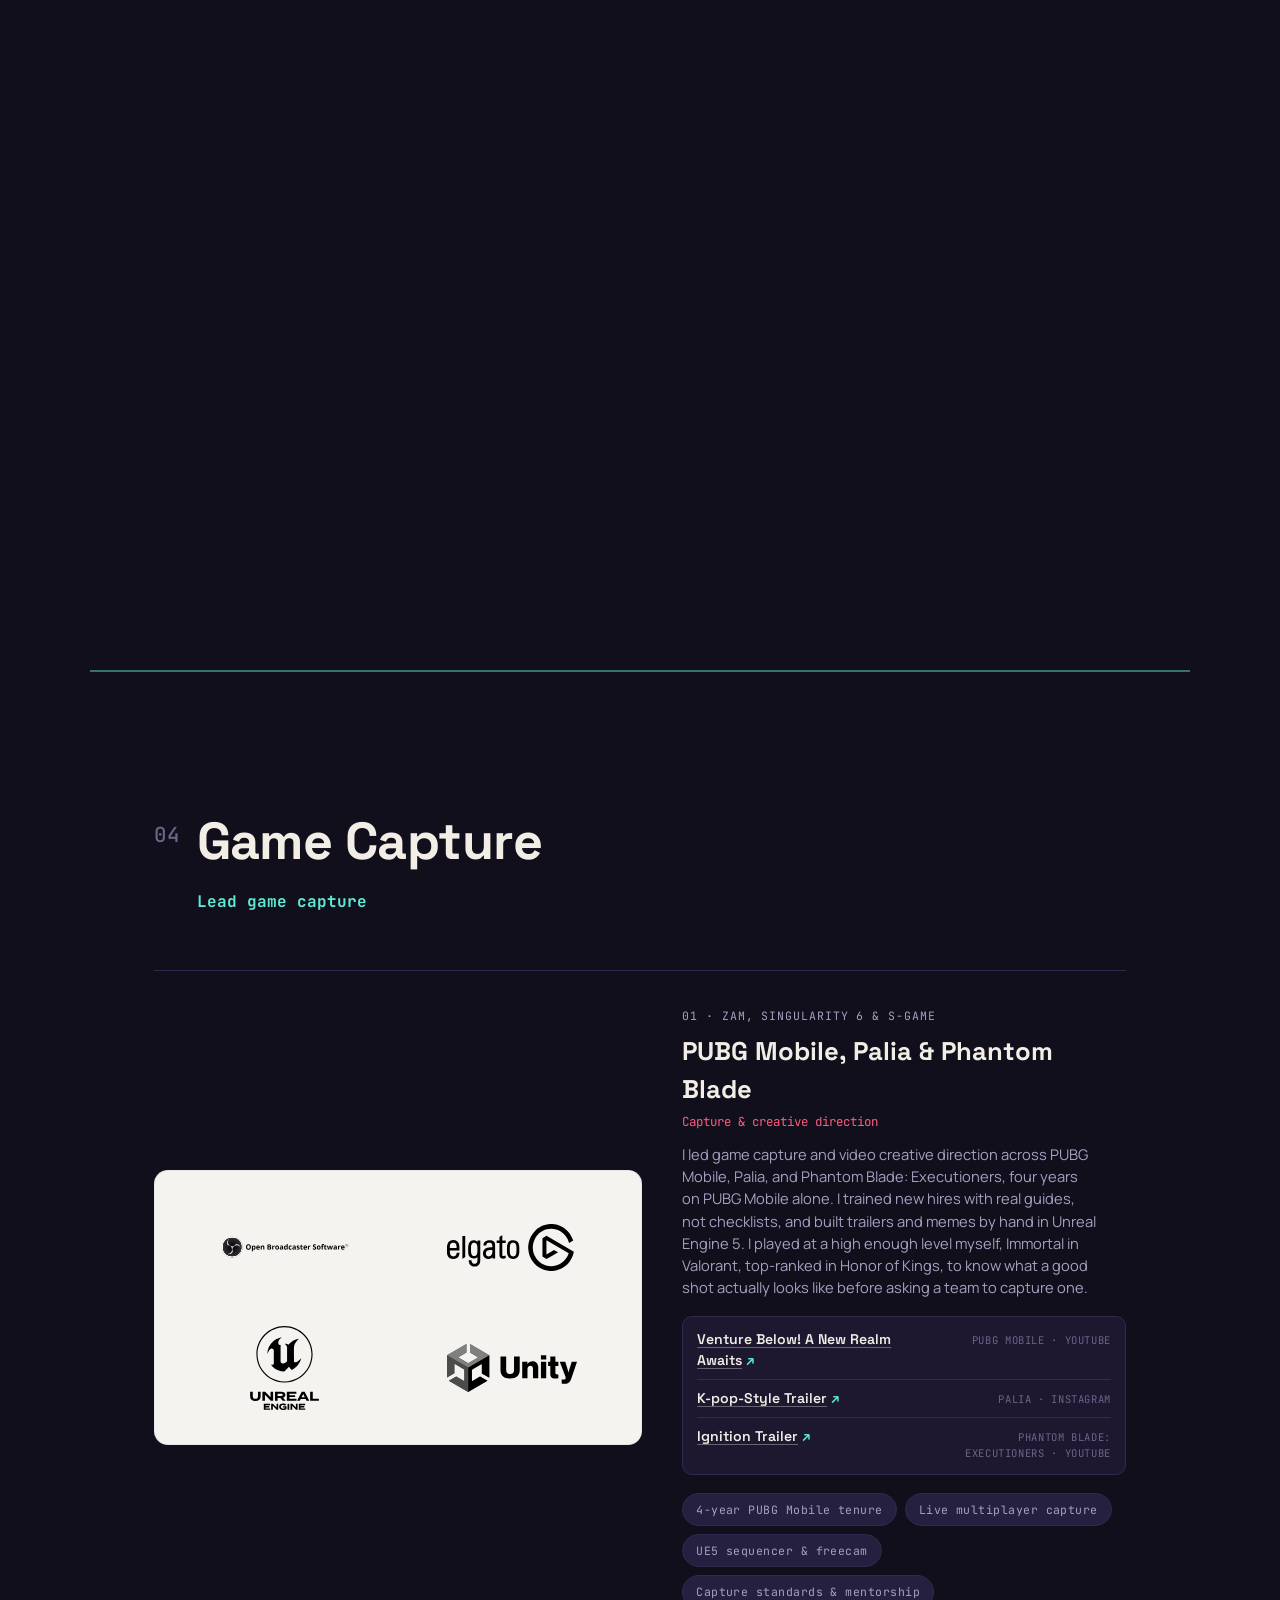
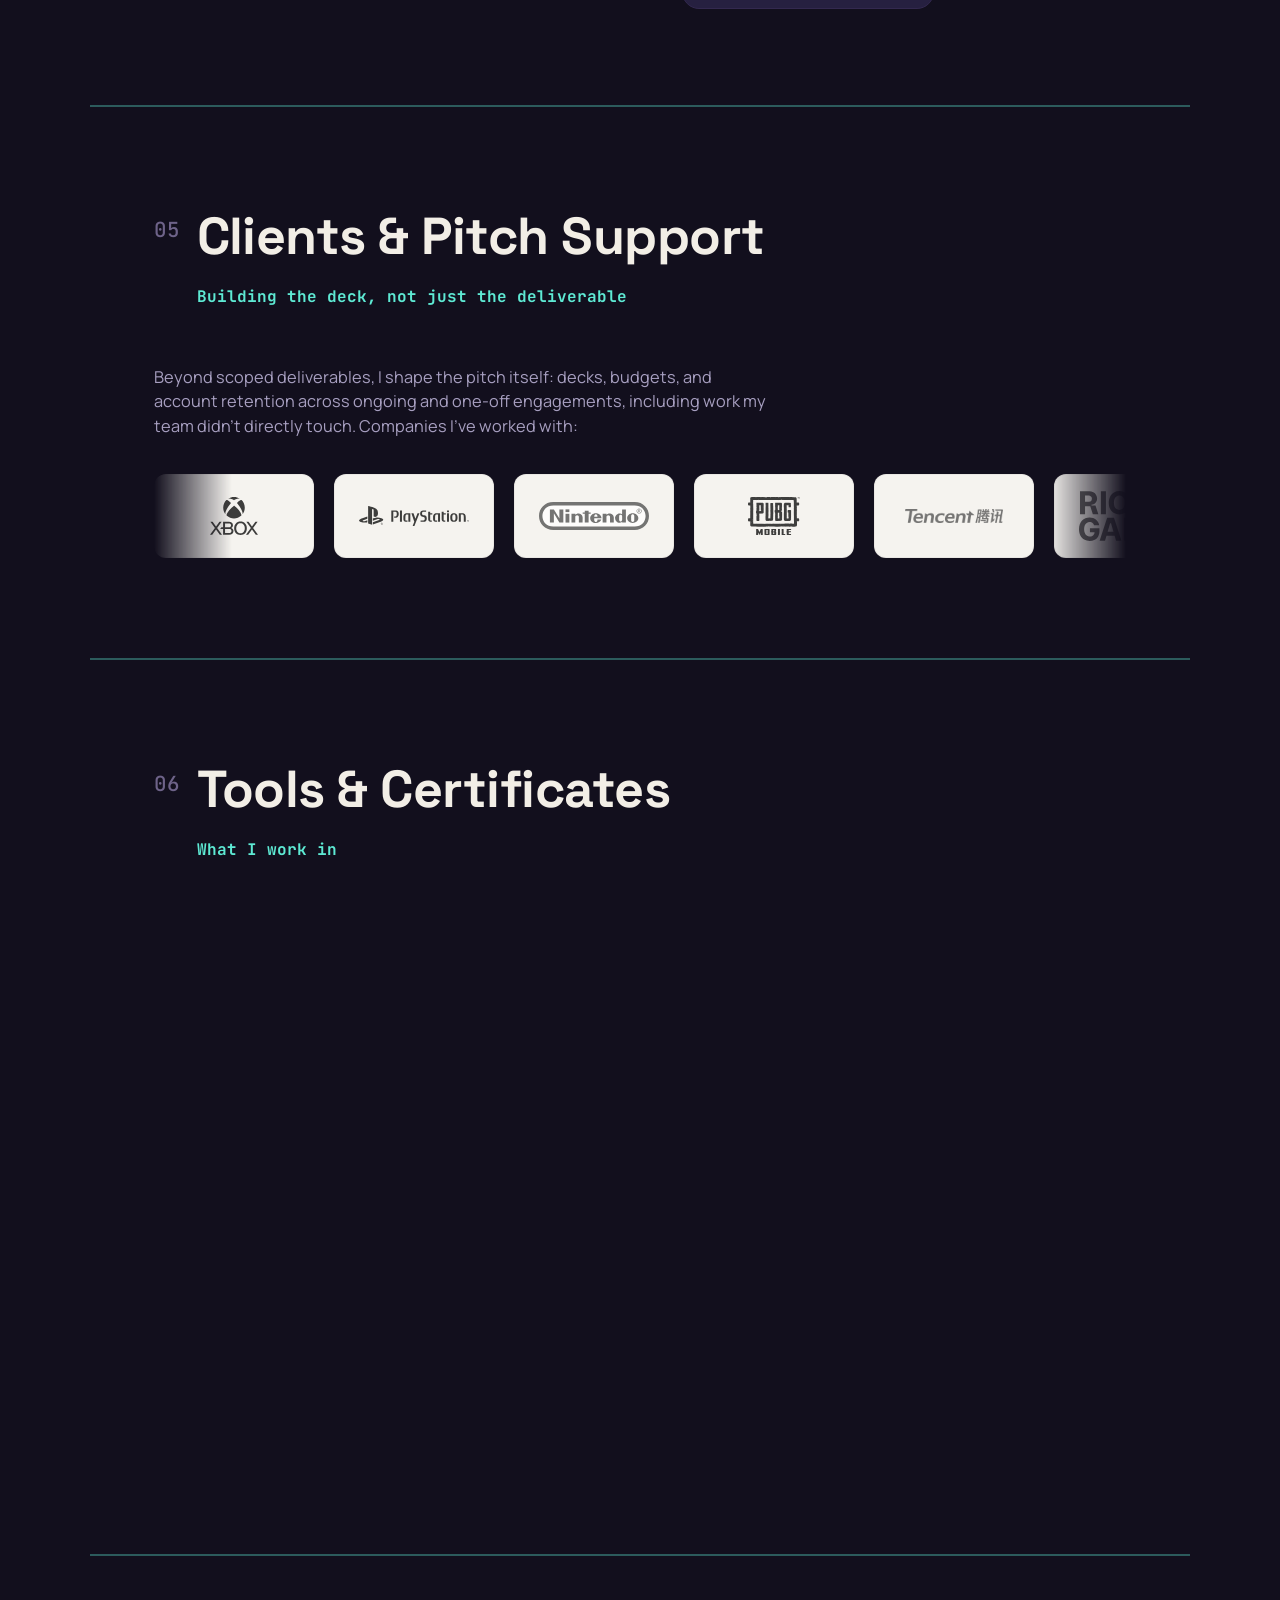
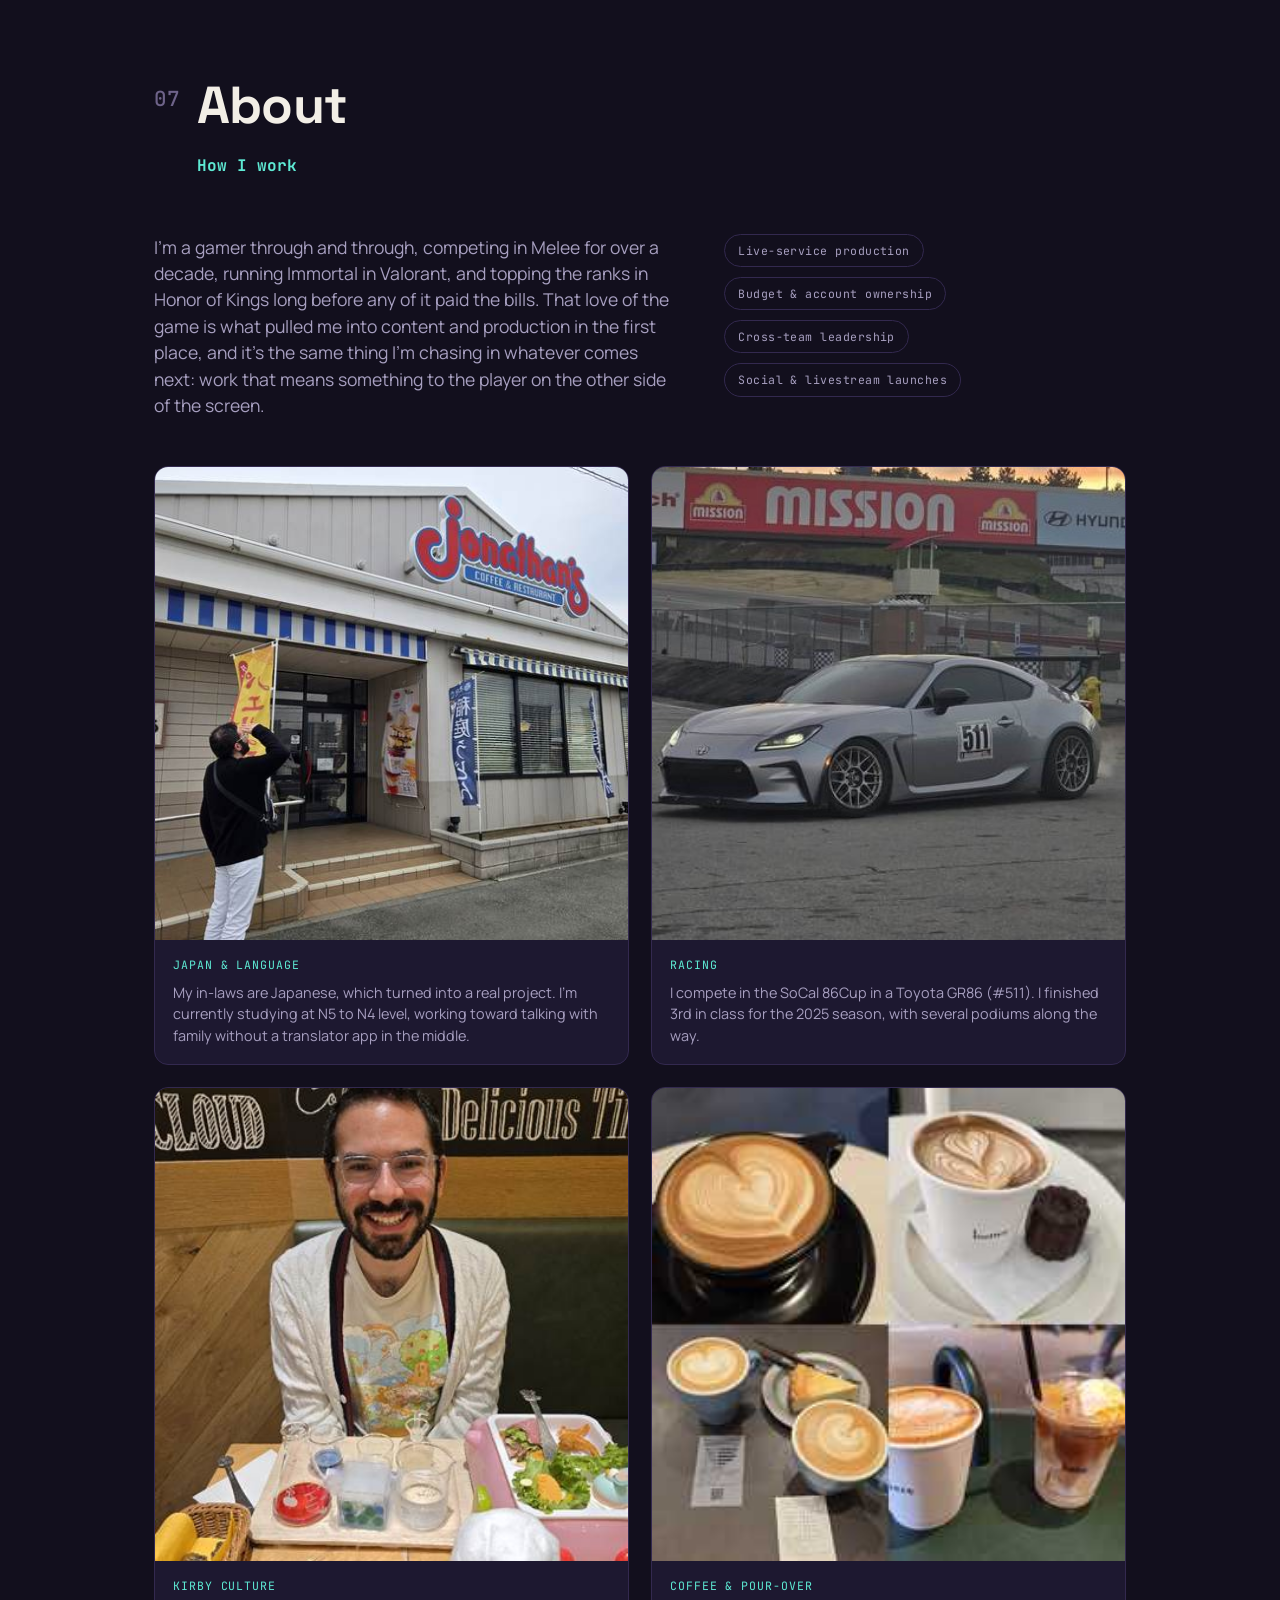
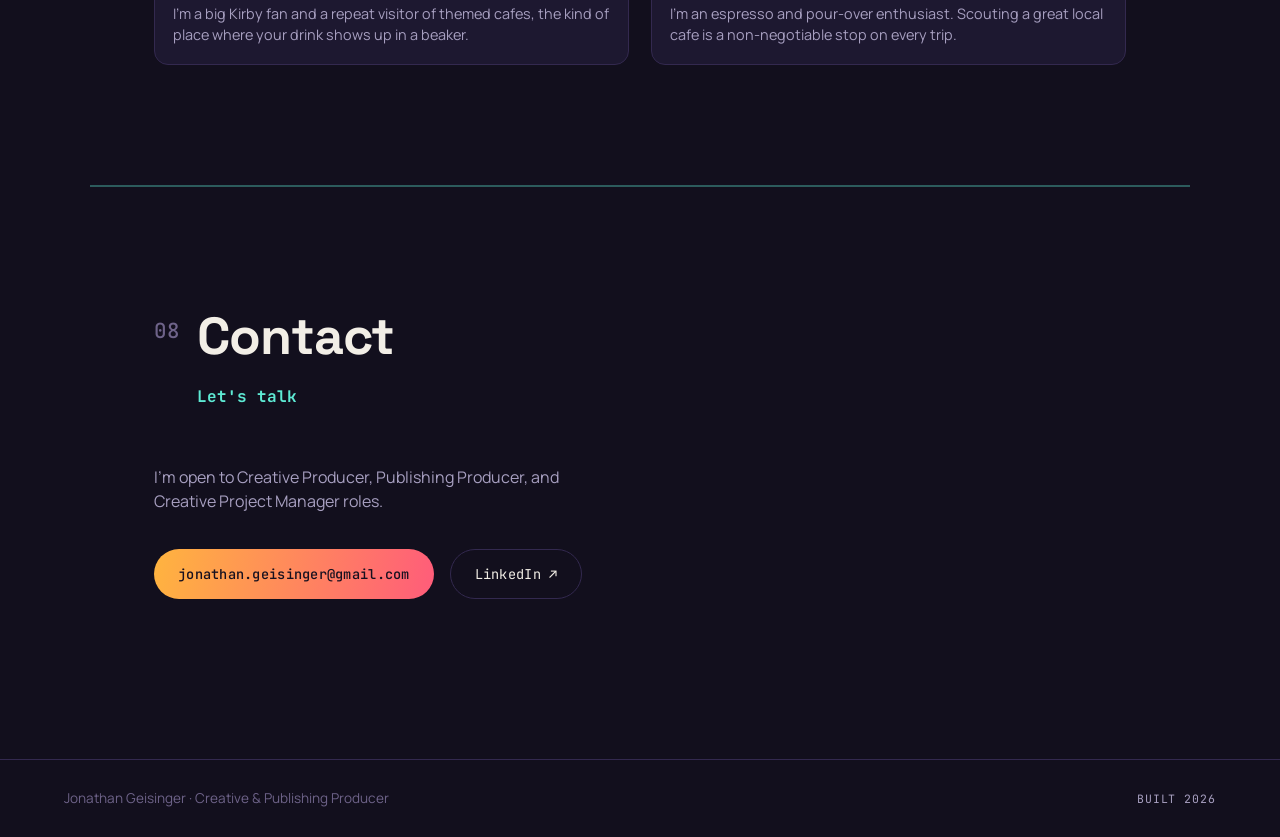
==== commit ffe4c7dc: "Add custom tab favicon: JG monogram matching site palette SVG favicon using the site's dark backgrou" ====
--- a/index.html
+++ b/index.html
@@ -5,6 +5,7 @@
 <meta name="viewport" content="width=device-width, initial-scale=1.0">
 <title>Jonathan Geisinger · Creative & Publishing Producer</title>
 <meta name="description" content="Jonathan Geisinger is a PMP-certified Creative and Publishing Producer working across gaming and agency teams: Palia, PUBG MOBILE, NIKKE.">
+<link rel="icon" href="favicon.svg" type="image/svg+xml">
 <link rel="preconnect" href="https://fonts.googleapis.com">
 <link rel="preconnect" href="https://fonts.gstatic.com" crossorigin>
 <link href="https://fonts.googleapis.com/css2?family=Space+Grotesk:wght@500;600;700&family=Manrope:wght@400;500;600;700&family=JetBrains+Mono:wght@400;500&display=swap" rel="stylesheet">
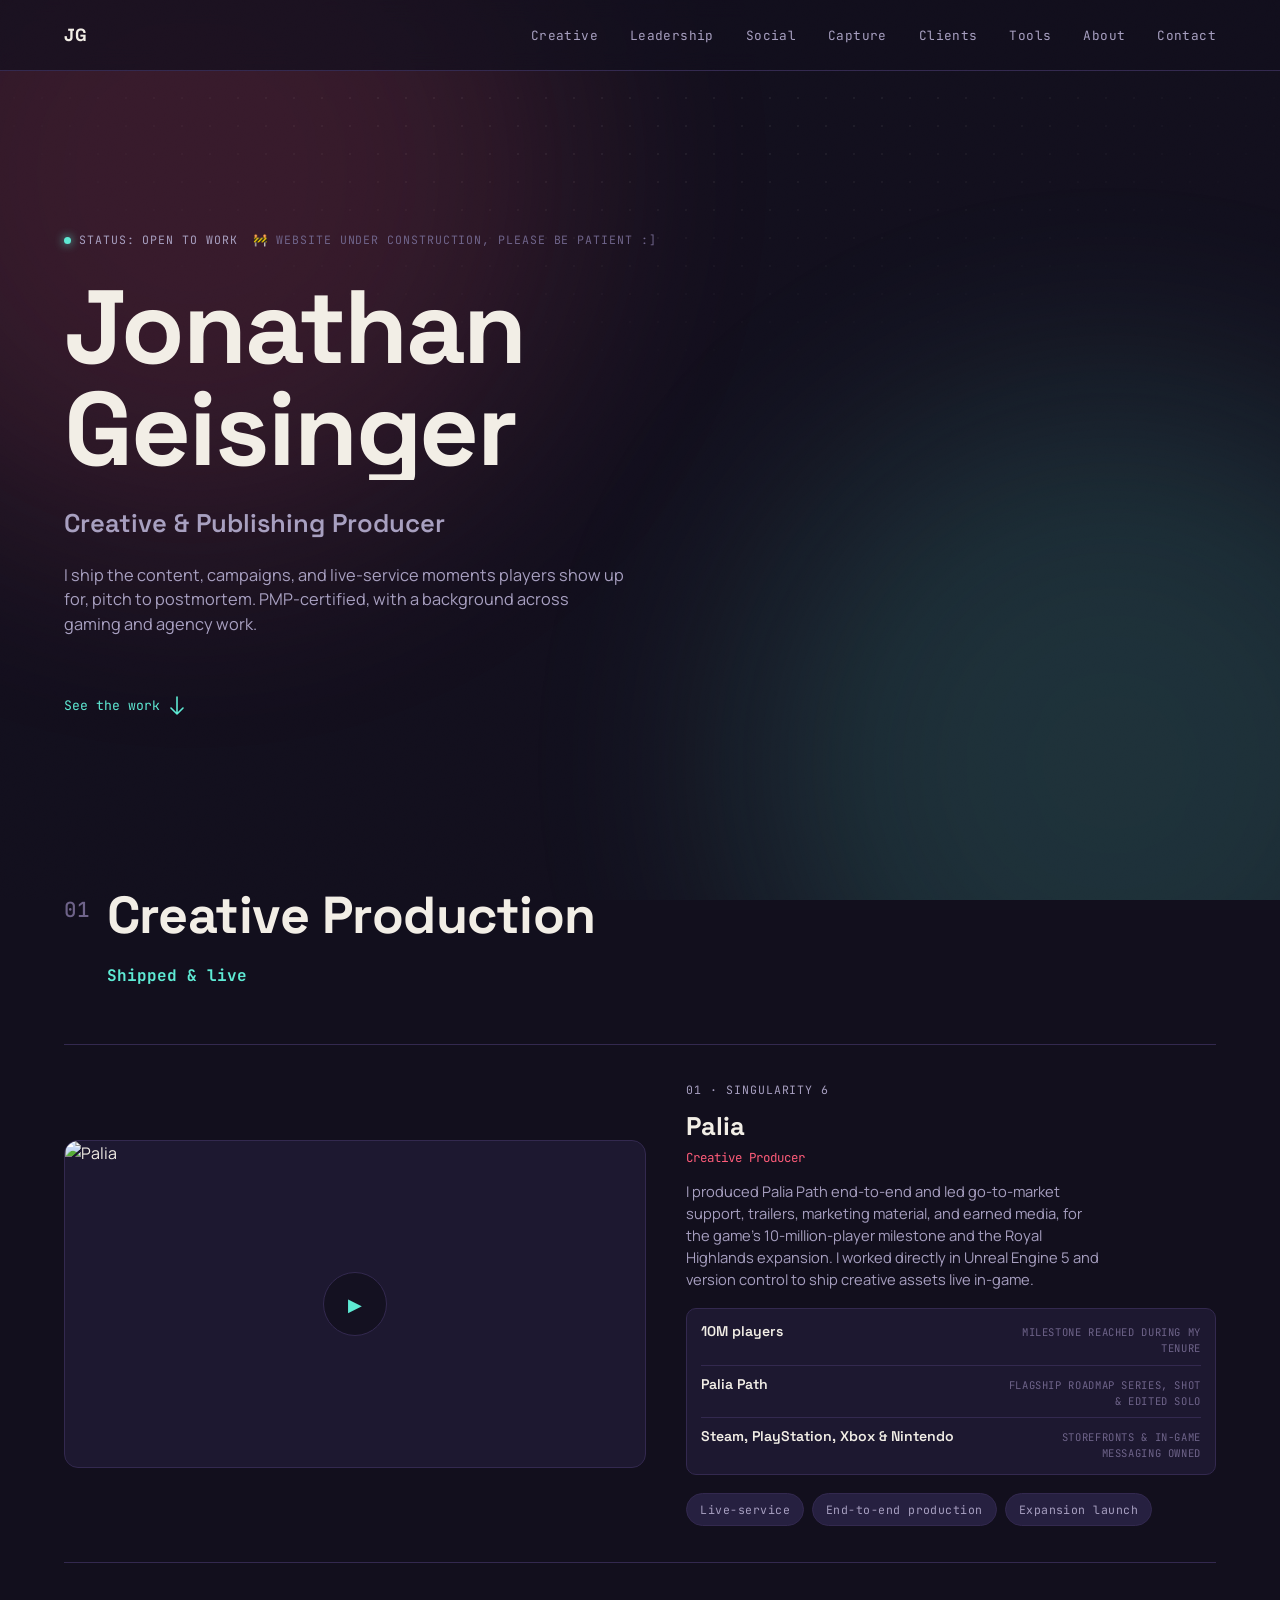
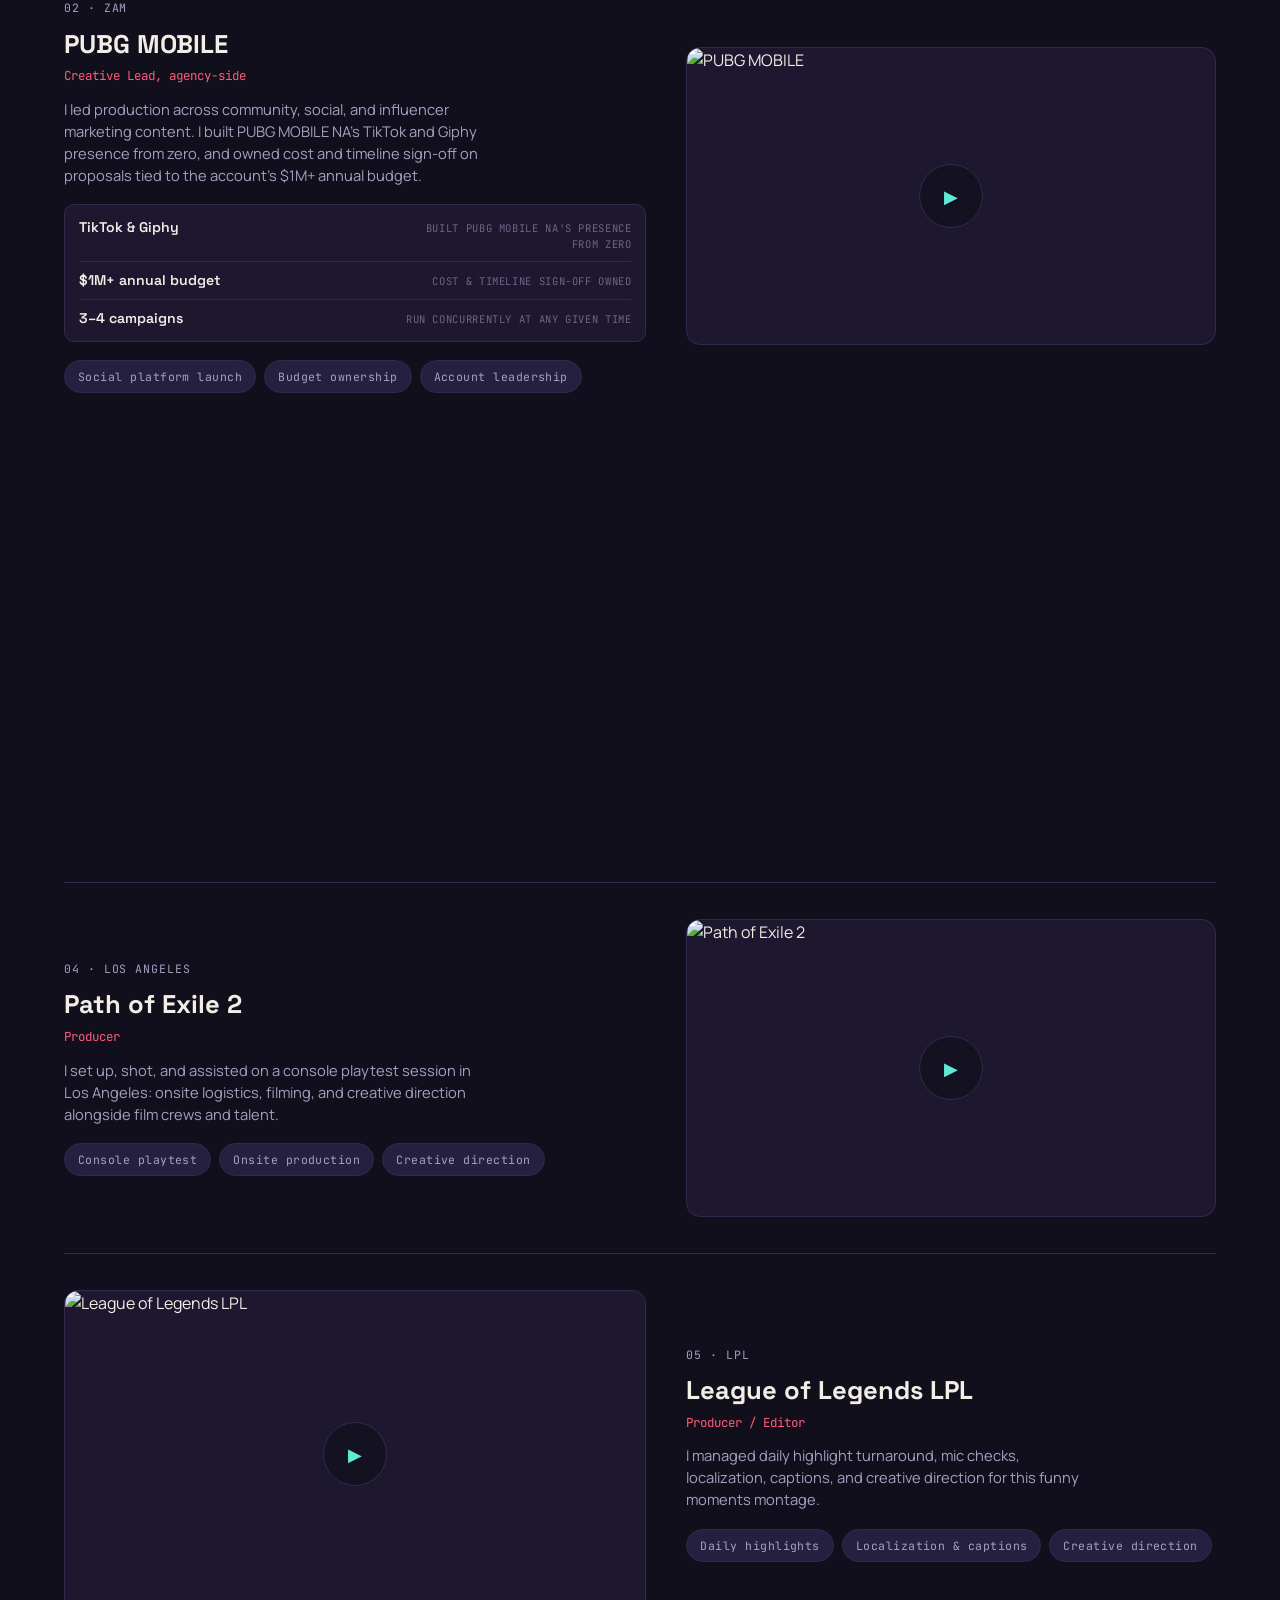
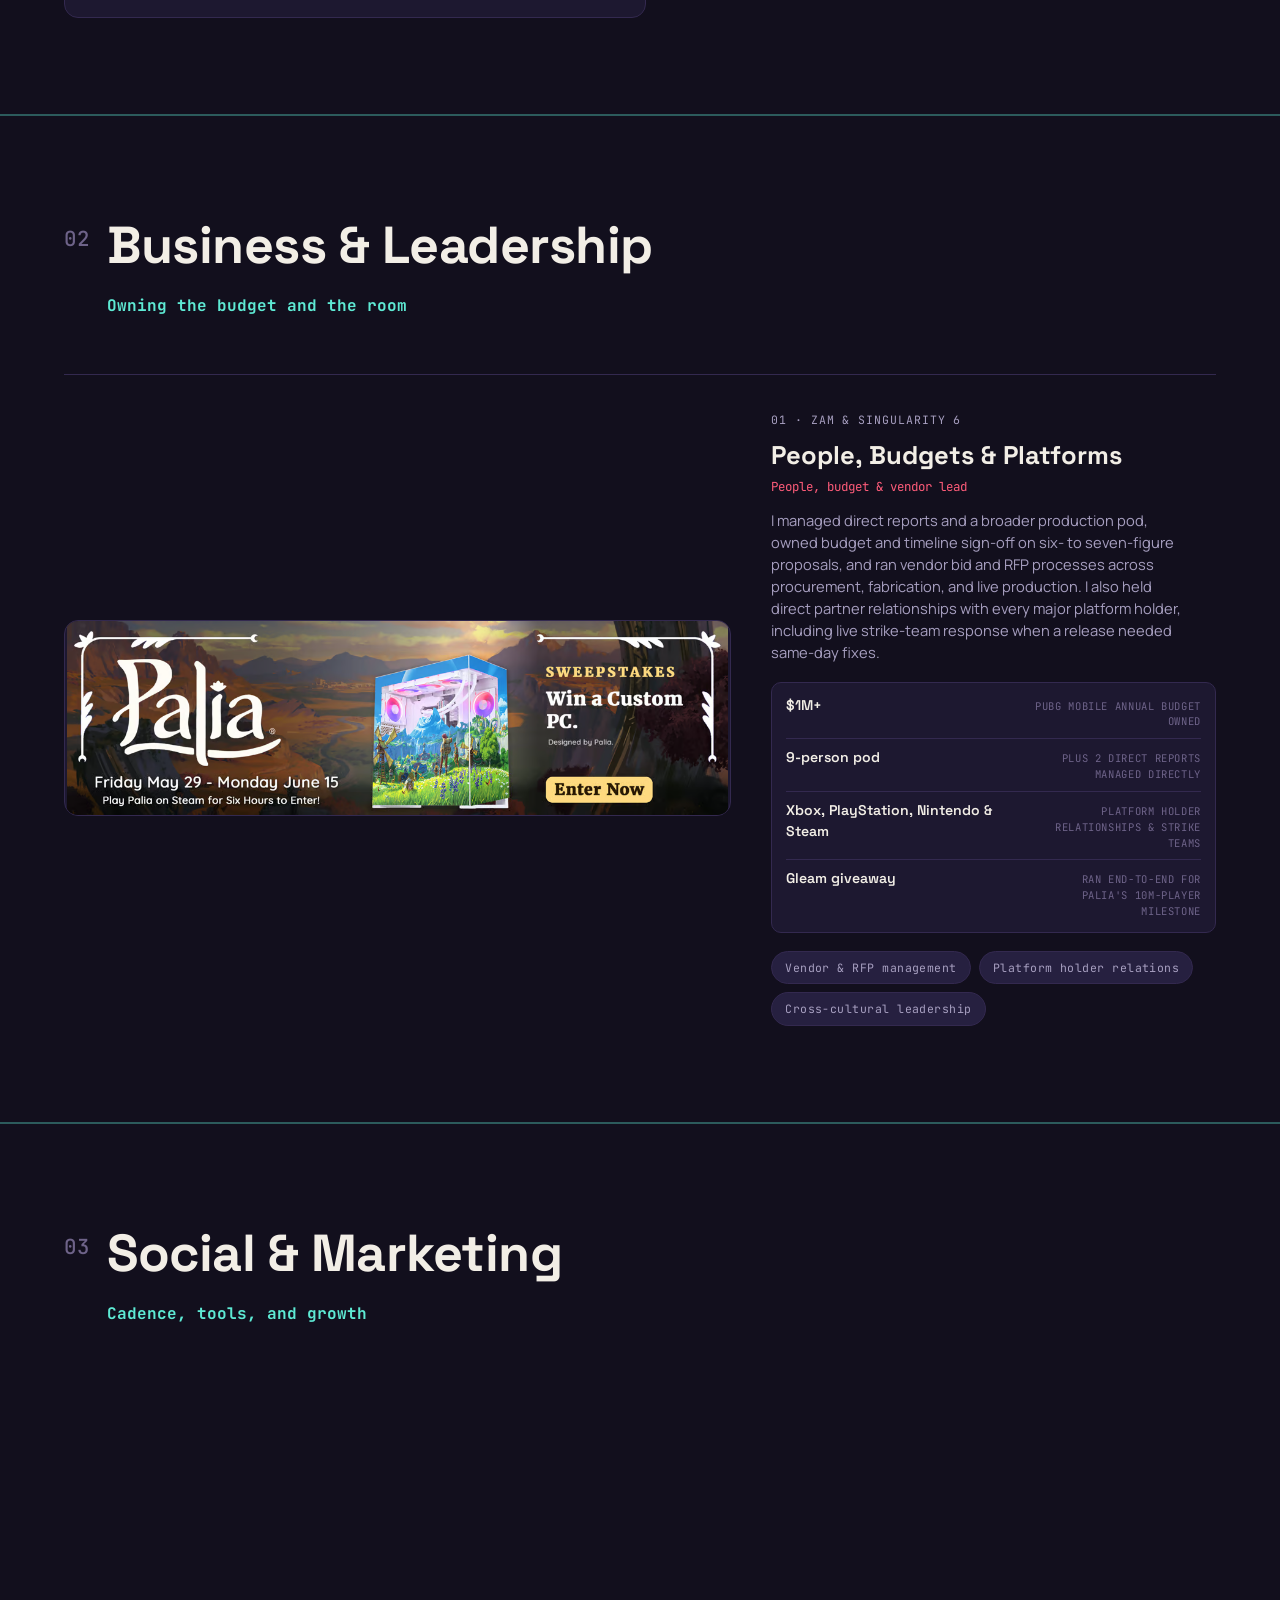
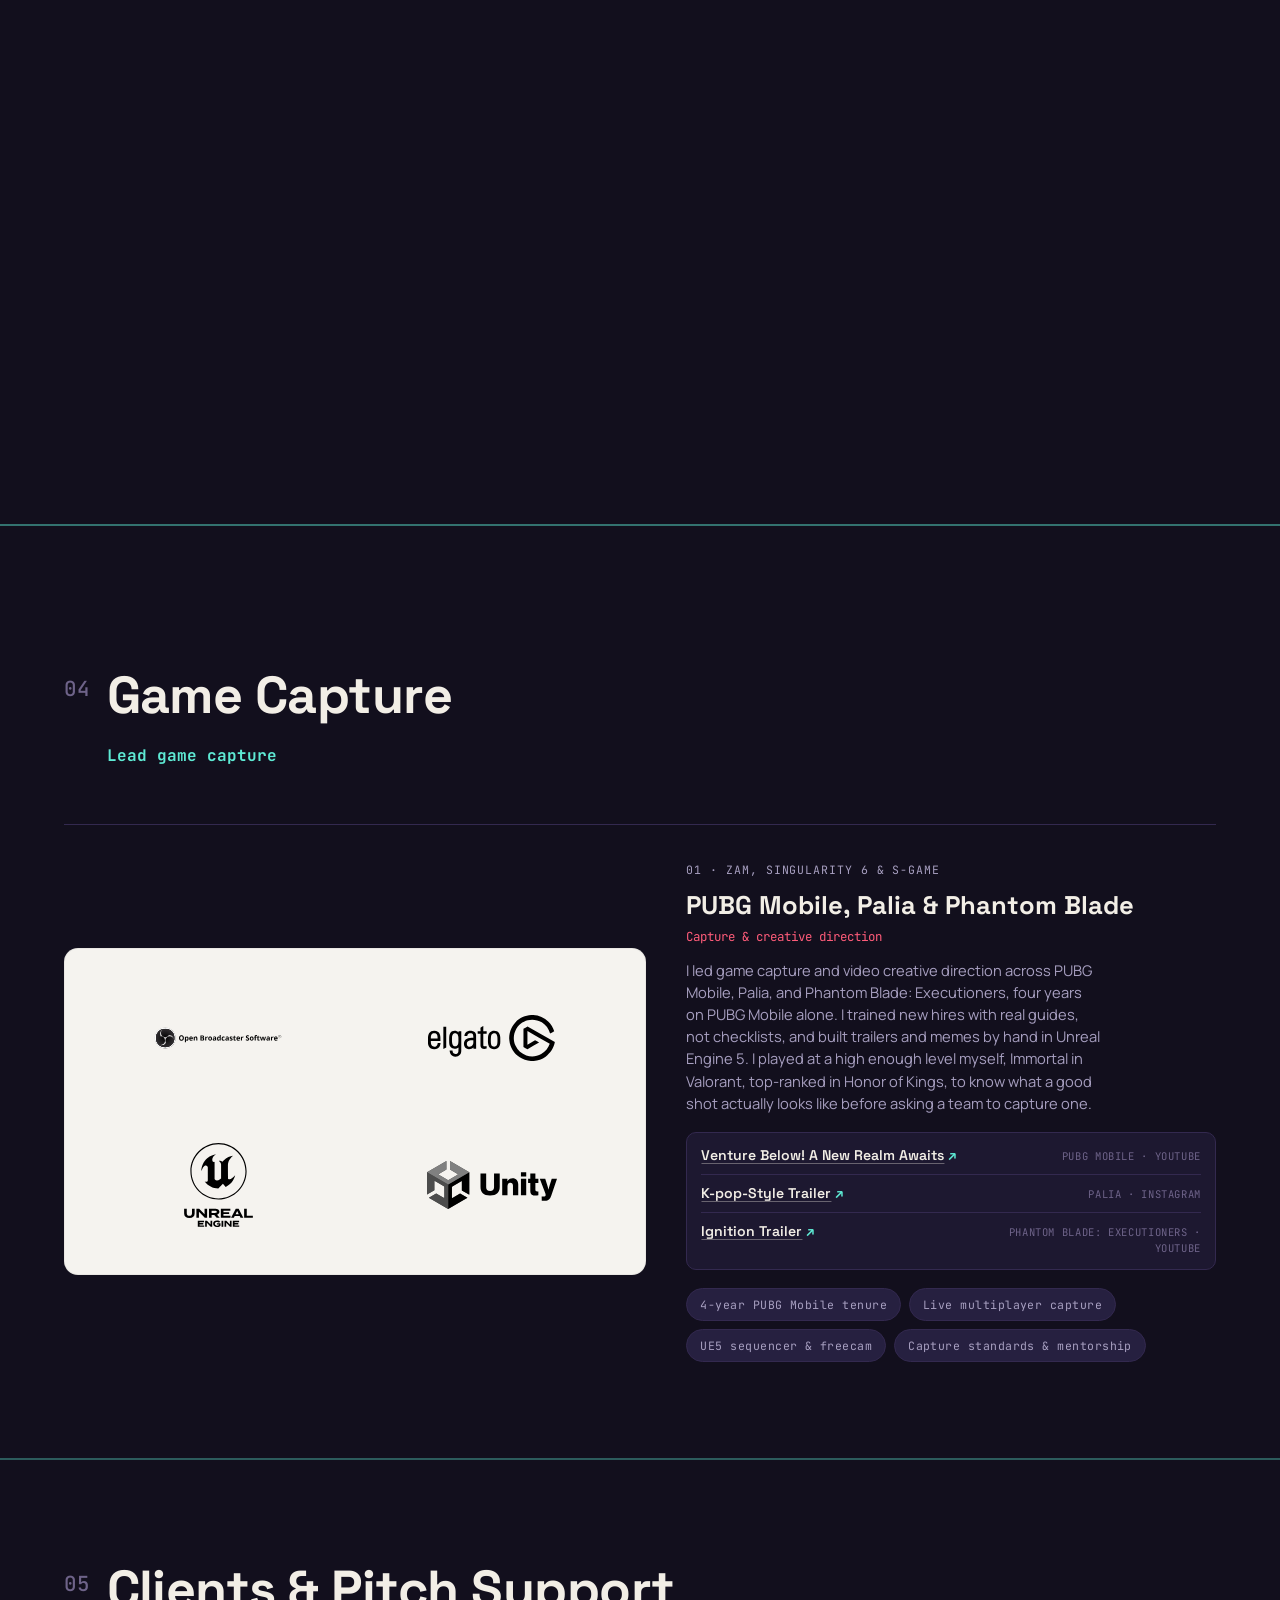
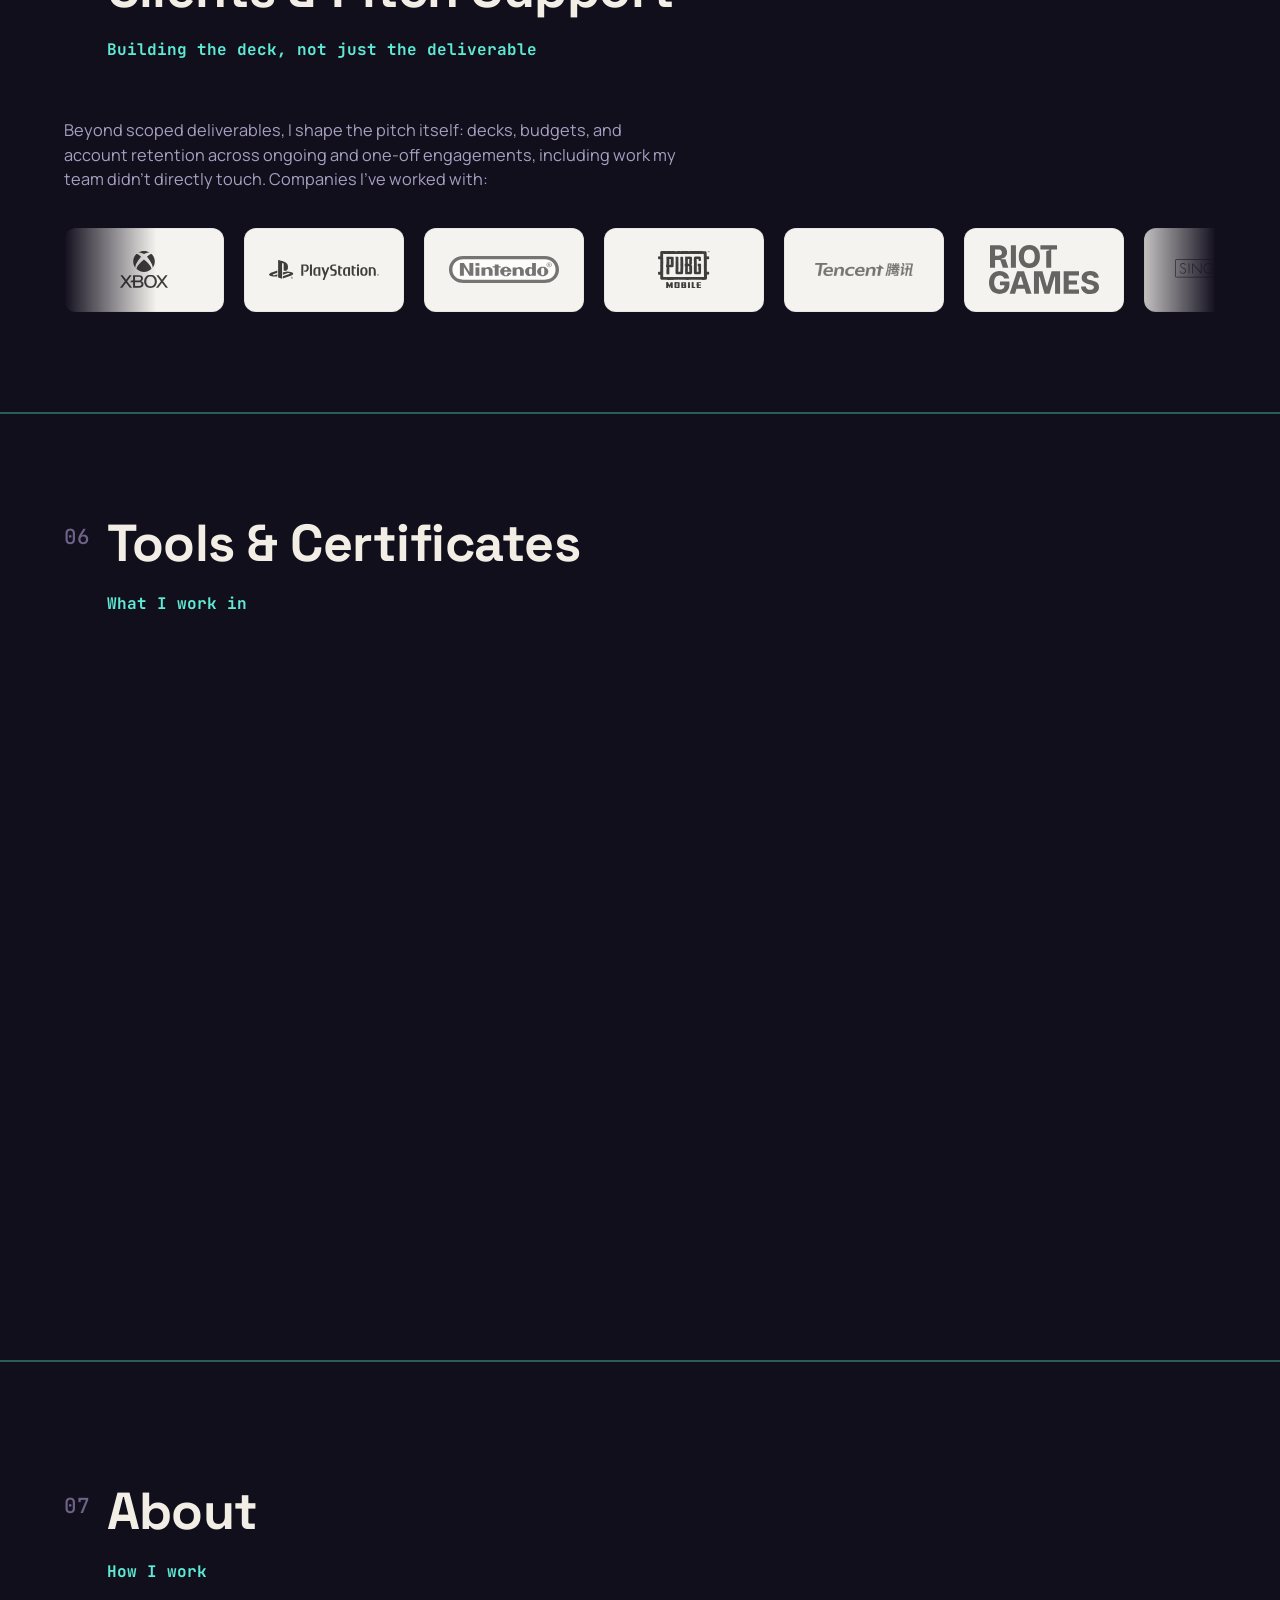
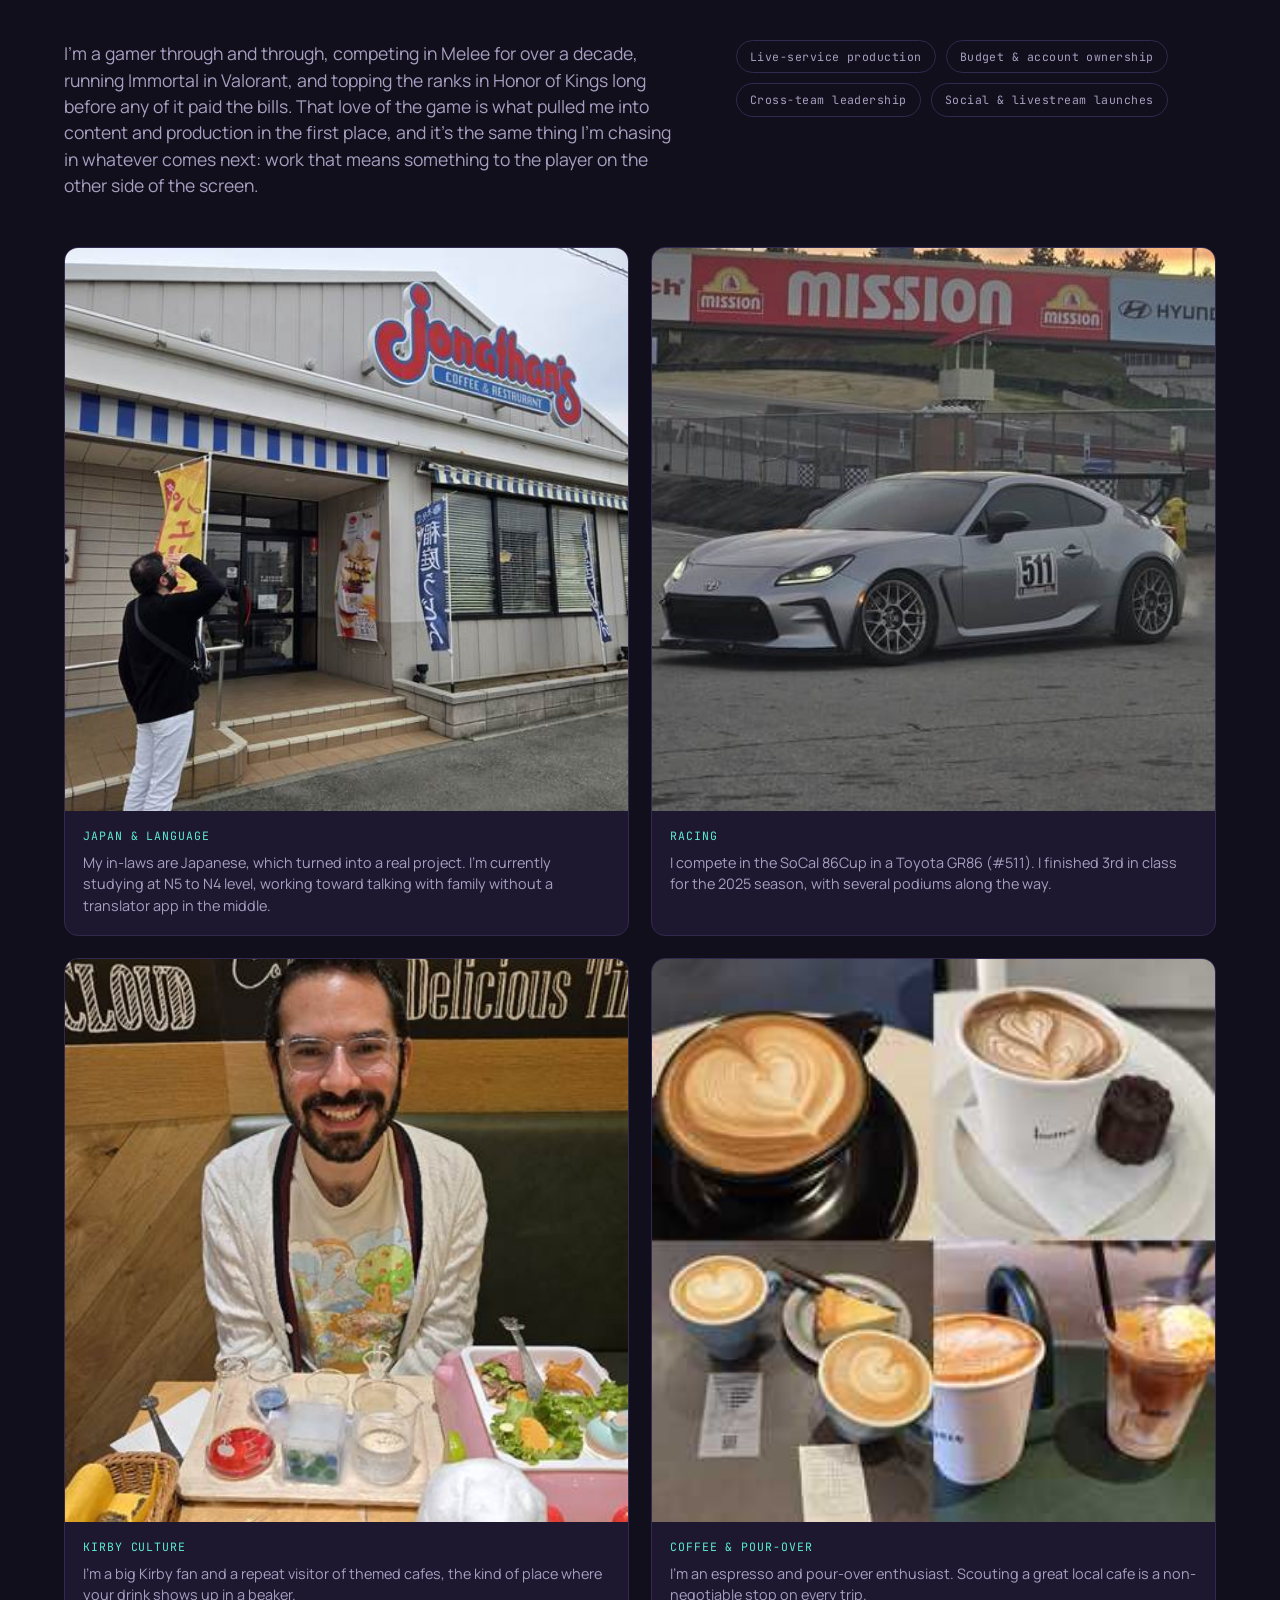
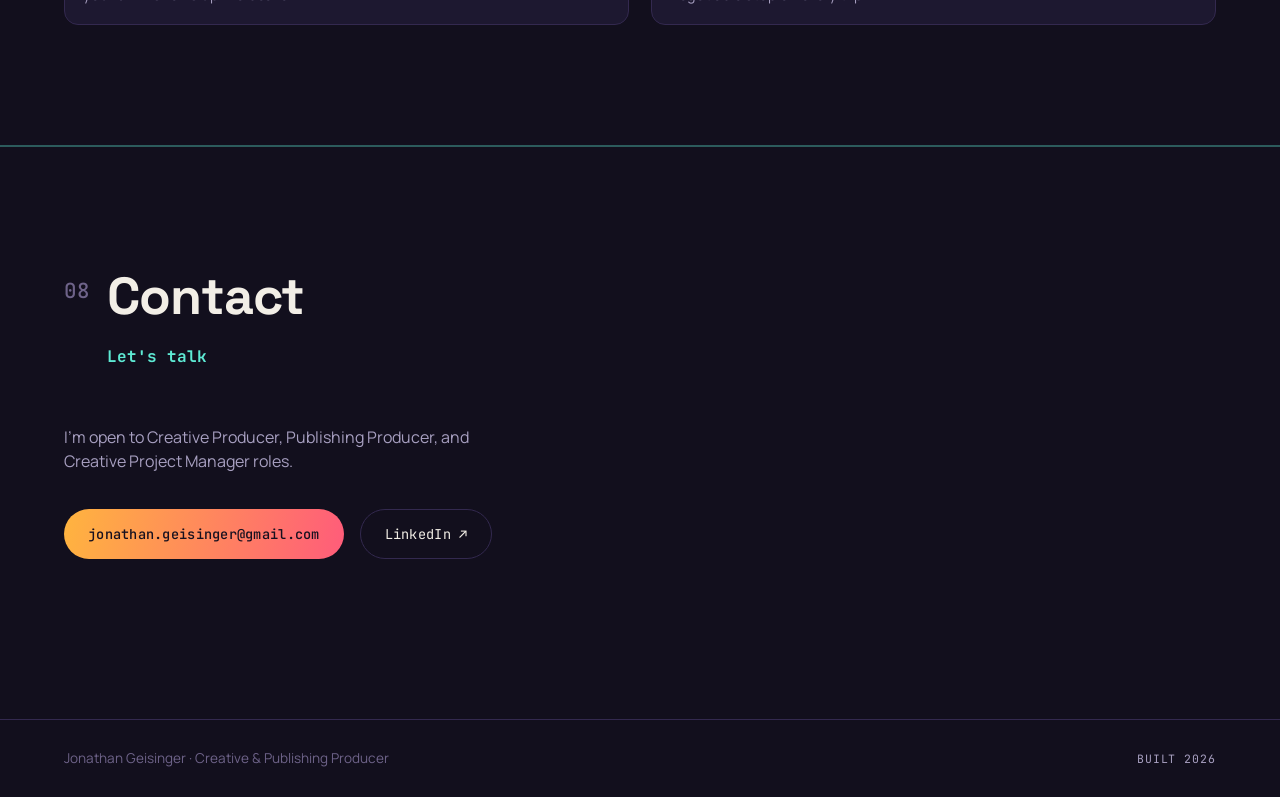
==== commit 9478d986: "Widen layout for large monitors, add hamburger nav for narrow ones Bumps the content column from 110" ====
--- a/index.html
+++ b/index.html
@@ -16,10 +16,15 @@
 <div class="bg-grid"></div>
 <div class="bg-glow"></div>
 <div class="grain"></div>
+<div class="side-rail side-rail--left" aria-hidden="true"><span>Jonathan Geisinger</span></div>
+<div class="side-rail side-rail--right" aria-hidden="true"><span>Creative &amp; Publishing Producer</span></div>
 
 <header class="nav">
   <a class="nav__mark" href="#top">JG</a>
-  <nav class="nav__links">
+  <button class="nav__toggle" id="navToggle" type="button" aria-expanded="false" aria-controls="navLinks" aria-label="Toggle navigation menu">
+    <span></span><span></span><span></span>
+  </button>
+  <nav class="nav__links" id="navLinks">
     <a href="#creative-production">Creative</a>
     <a href="#leadership">Leadership</a>
     <a href="#social">Social</a>
--- a/styles.css
+++ b/styles.css
@@ -19,7 +19,7 @@
   --font-body: 'Manrope', sans-serif;
   --font-mono: 'JetBrains Mono', monospace;
 
-  --max-width: 1100px;
+  --max-width: 1300px;
   --edge: clamp(20px, 5vw, 64px);
 }
 
@@ -124,6 +124,45 @@
   z-index: 1;
 }
 
+/* Fills the wide margins on large monitors so the page doesn't read as an
+   island floating in empty space. Hidden below 1600px — mobile/tablet
+   layout is completely untouched. */
+.side-rail {
+  display: none;
+}
+
+@media (min-width: 1600px) {
+  .side-rail {
+    display: flex;
+    position: fixed;
+    top: 0;
+    bottom: 0;
+    width: 48px;
+    align-items: center;
+    justify-content: center;
+    z-index: 1;
+    pointer-events: none;
+  }
+
+  .side-rail--left { left: 0; }
+  .side-rail--right { right: 0; }
+
+  .side-rail span {
+    writing-mode: vertical-rl;
+    font-family: var(--font-mono);
+    font-size: 0.72rem;
+    letter-spacing: 0.2em;
+    text-transform: uppercase;
+    color: var(--text-faint);
+    opacity: 0.55;
+    white-space: nowrap;
+  }
+
+  .side-rail--left span {
+    transform: rotate(180deg);
+  }
+}
+
 :focus-visible {
   outline: 2px solid var(--mint);
   outline-offset: 3px;
@@ -262,6 +301,63 @@
   transition: color 0.15s ease;
 }
 .nav__links a:hover { color: var(--mint); }
+
+.nav__toggle {
+  display: none;
+  flex-direction: column;
+  justify-content: center;
+  align-items: center;
+  gap: 5px;
+  width: 32px;
+  height: 32px;
+  background: none;
+  border: none;
+  padding: 0;
+  cursor: pointer;
+}
+
+.nav__toggle span {
+  display: block;
+  width: 20px;
+  height: 2px;
+  border-radius: 2px;
+  background: var(--text);
+  transition: transform 0.25s ease, opacity 0.25s ease;
+}
+
+.nav__toggle--active span:nth-child(1) { transform: translateY(7px) rotate(45deg); }
+.nav__toggle--active span:nth-child(2) { opacity: 0; }
+.nav__toggle--active span:nth-child(3) { transform: translateY(-7px) rotate(-45deg); }
+
+/* Nav links collapse into a toggled dropdown once there's no longer room
+   to lay all eight links out in a row without crowding or wrapping. */
+@media (max-width: 820px) {
+  .nav__toggle {
+    display: flex;
+  }
+
+  .nav__links {
+    display: none;
+    position: absolute;
+    top: 100%;
+    left: 0;
+    right: 0;
+    flex-direction: column;
+    gap: 0;
+    background: rgba(18, 15, 29, 0.97);
+    backdrop-filter: blur(10px);
+    border-bottom: 1px solid var(--border);
+  }
+
+  .nav__links--open {
+    display: flex;
+  }
+
+  .nav__links a {
+    padding: 16px var(--edge);
+    border-top: 1px solid var(--border);
+  }
+}
 
 /* ============================================
    HERO
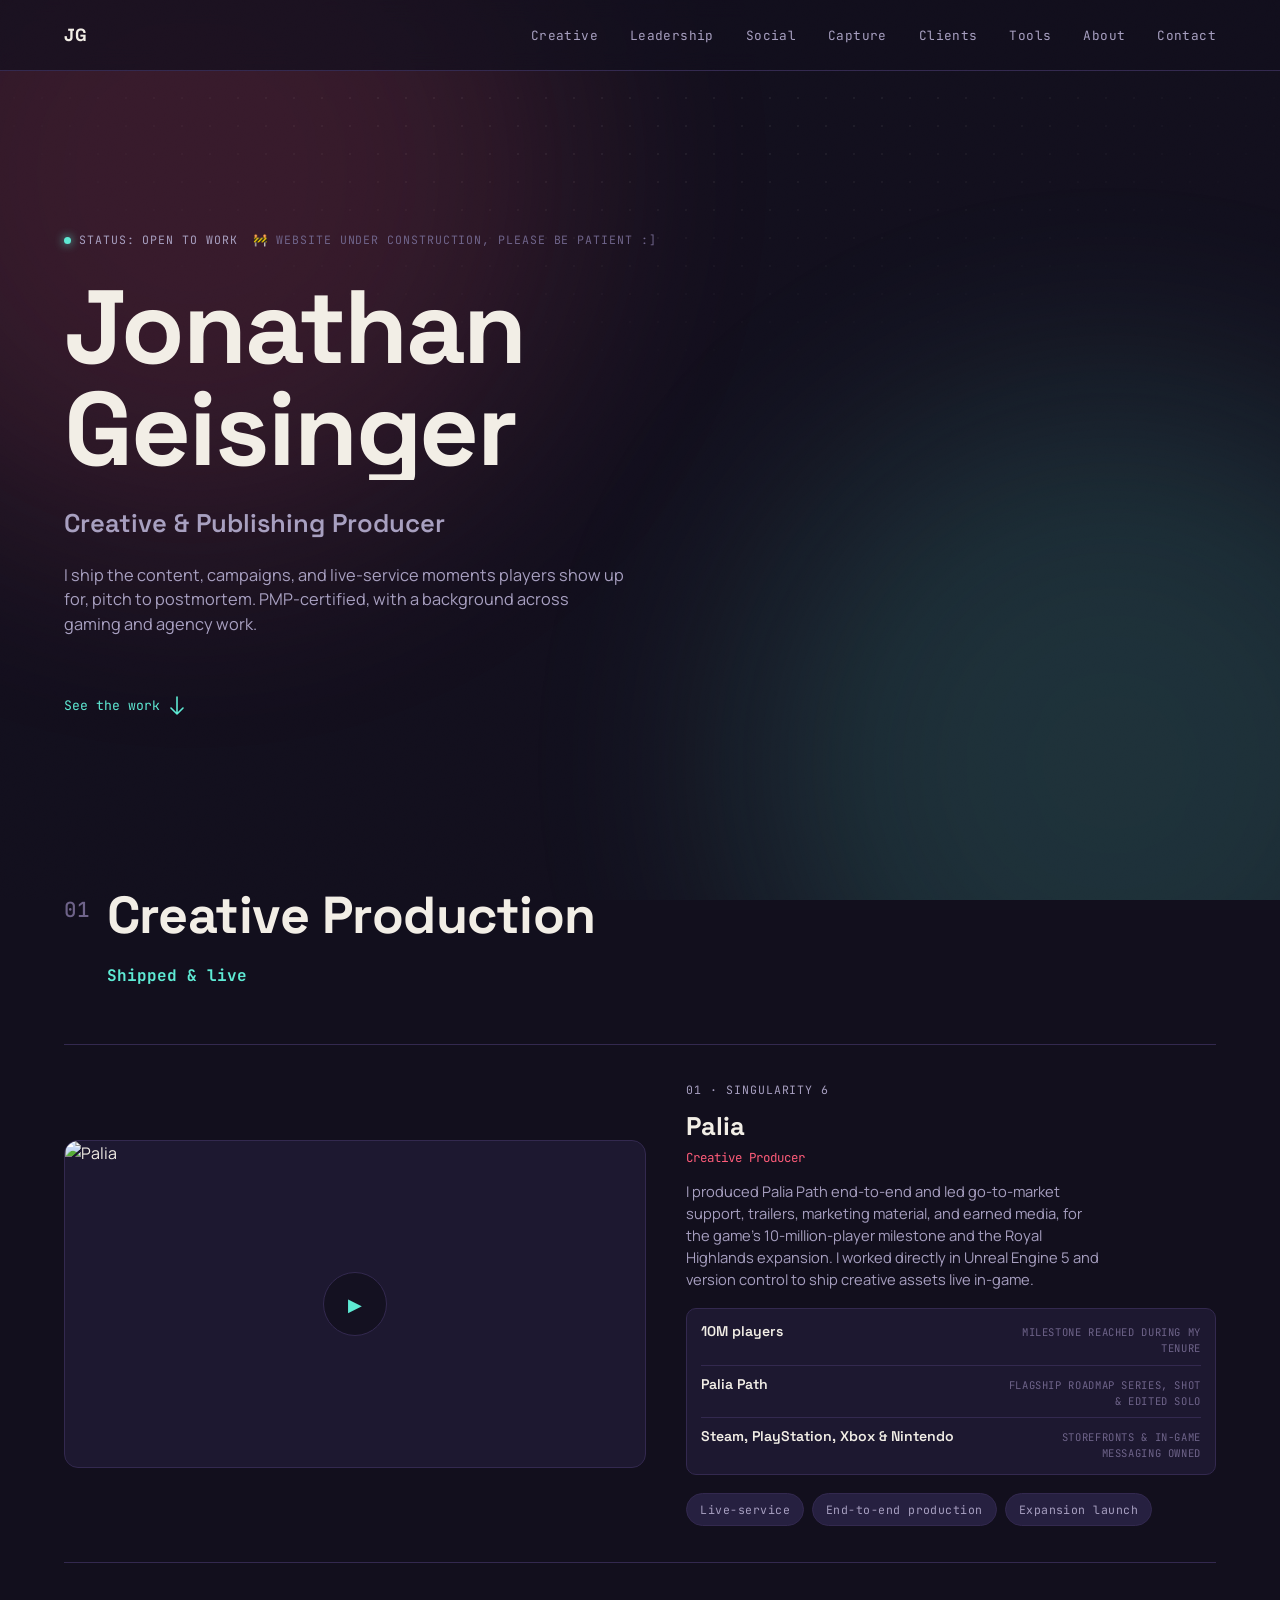
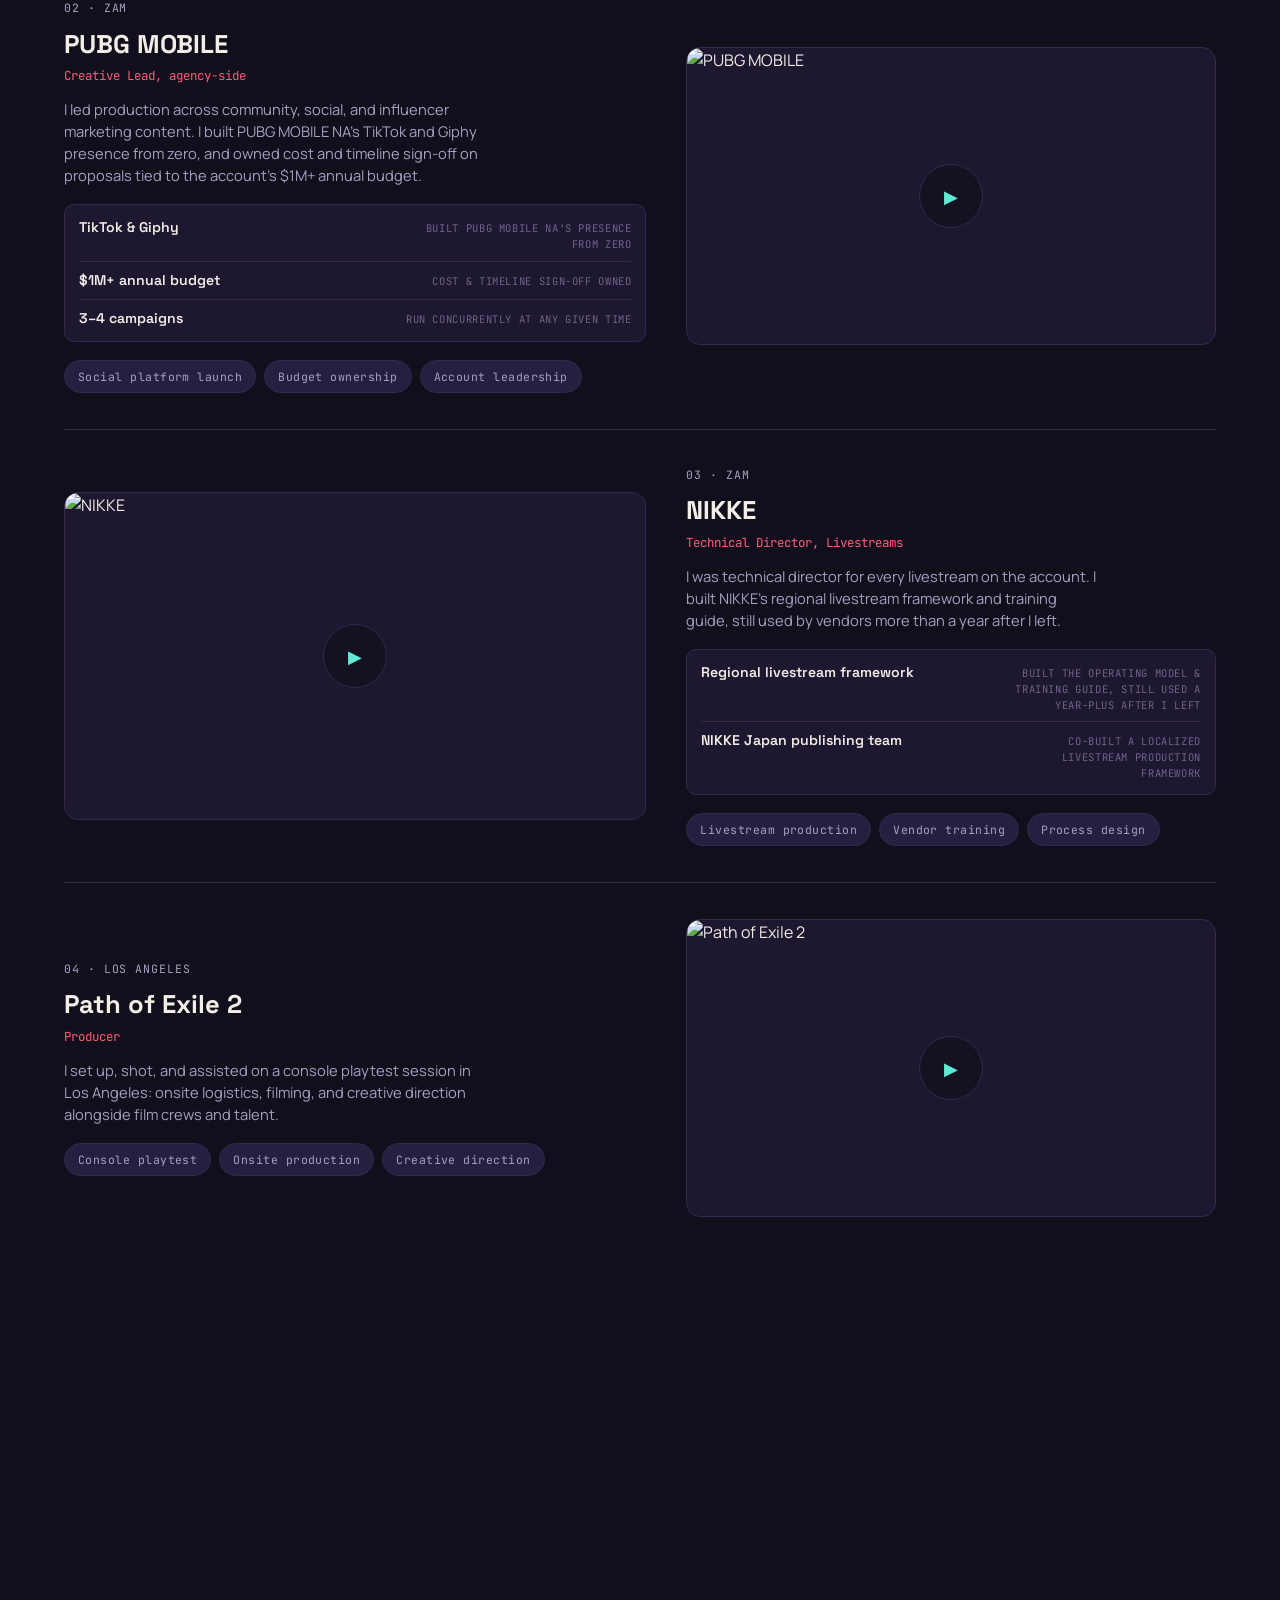
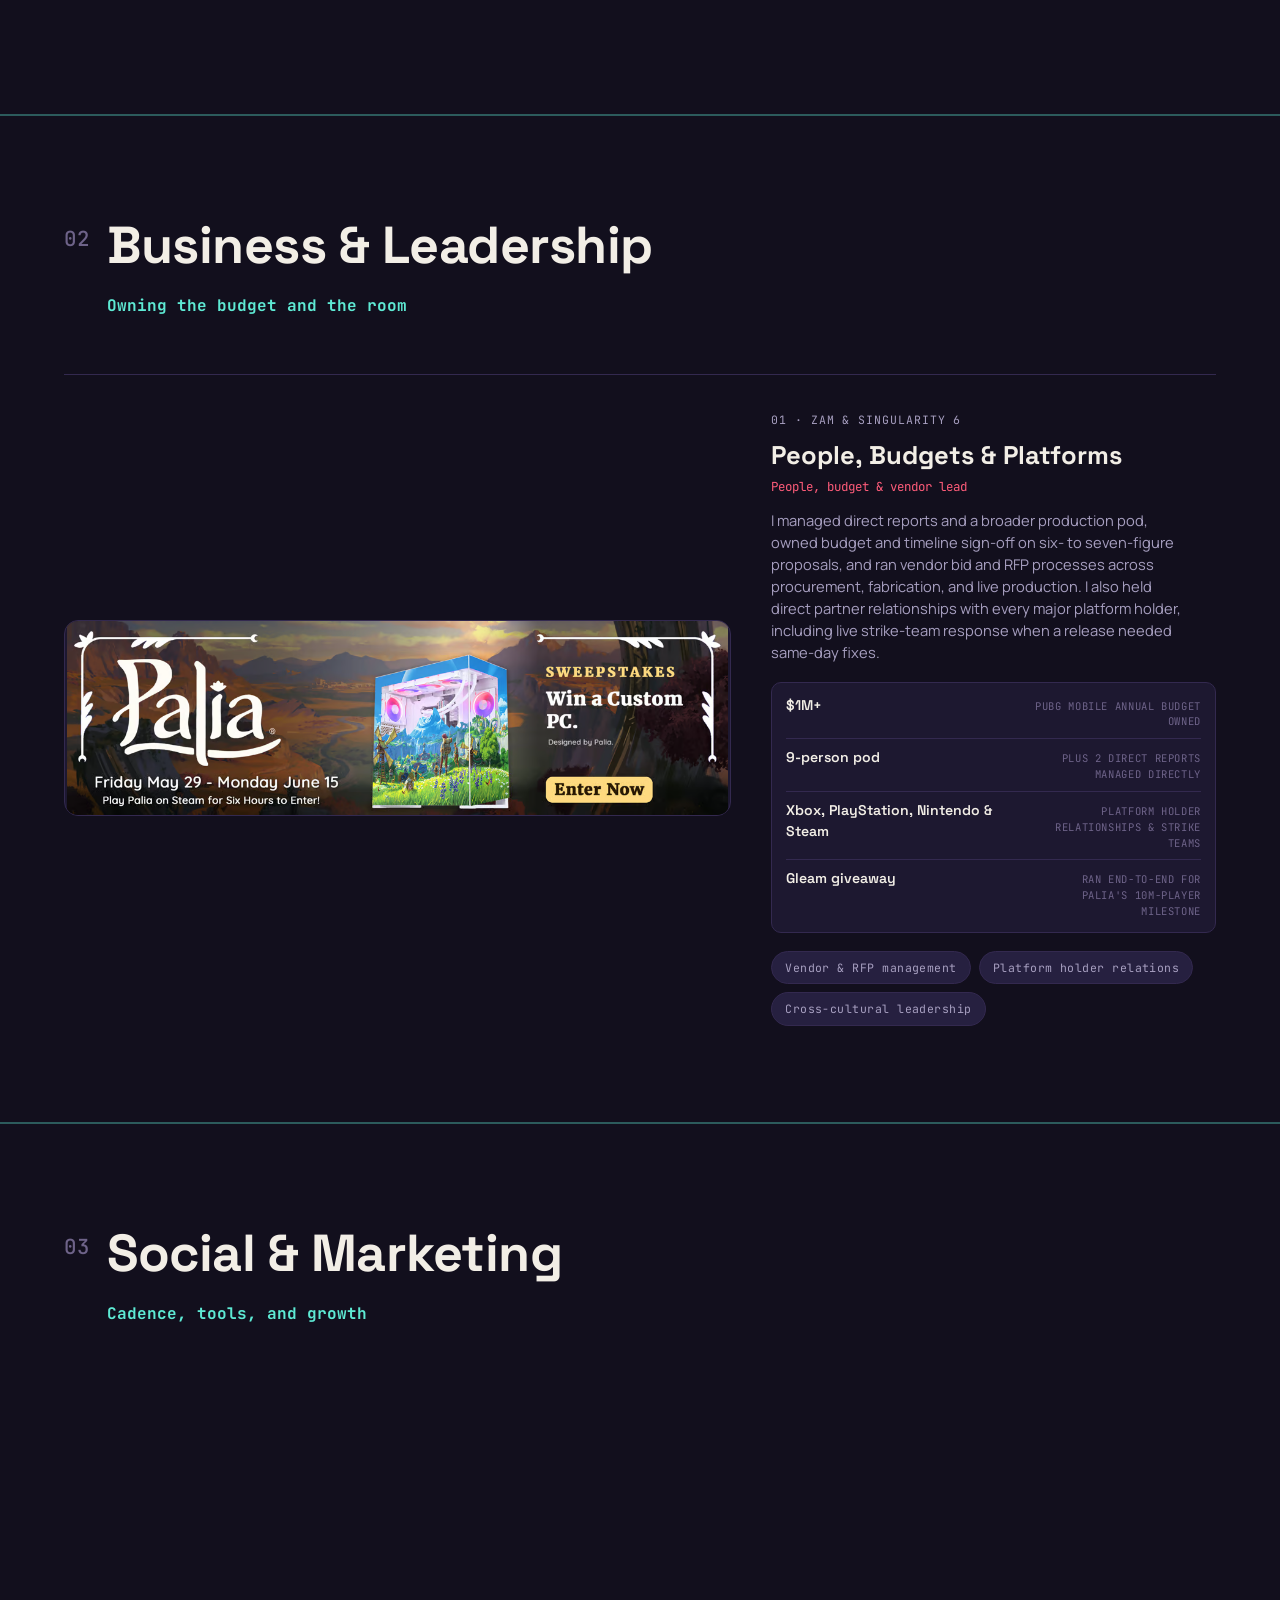
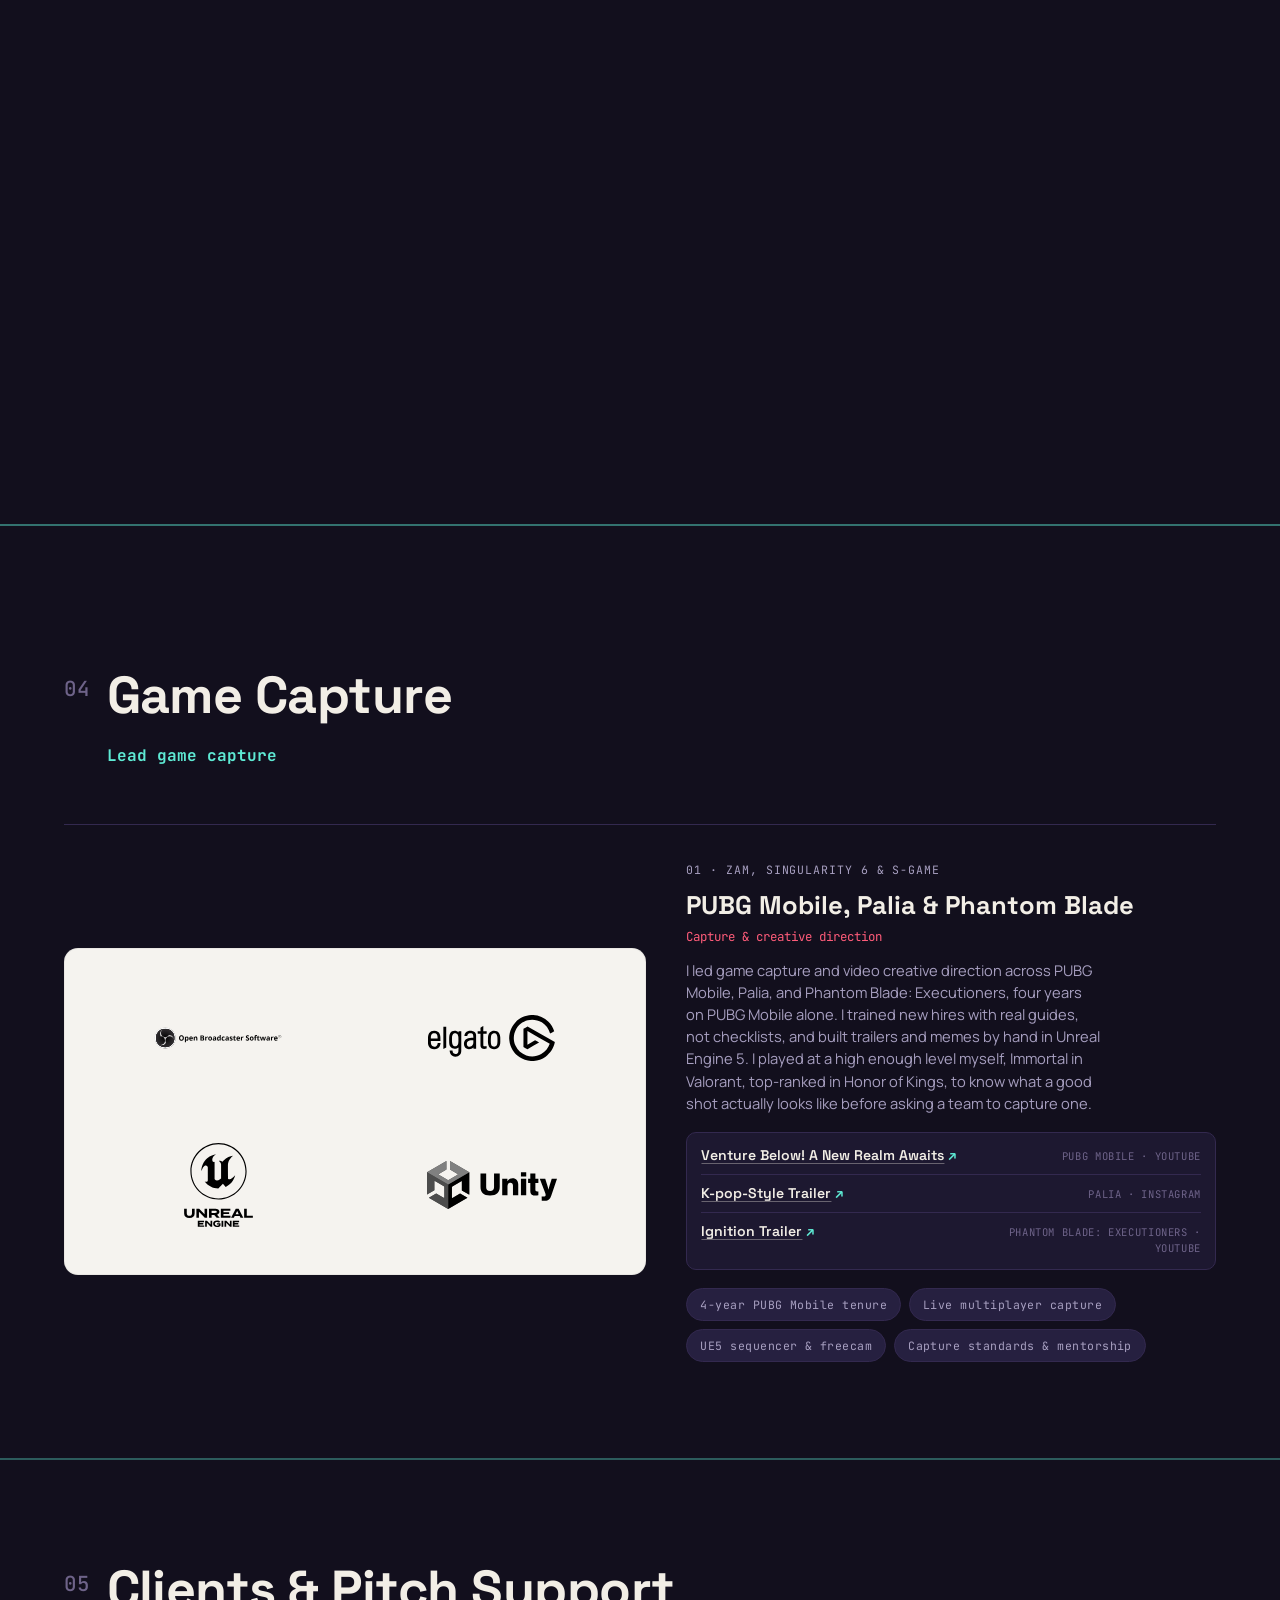
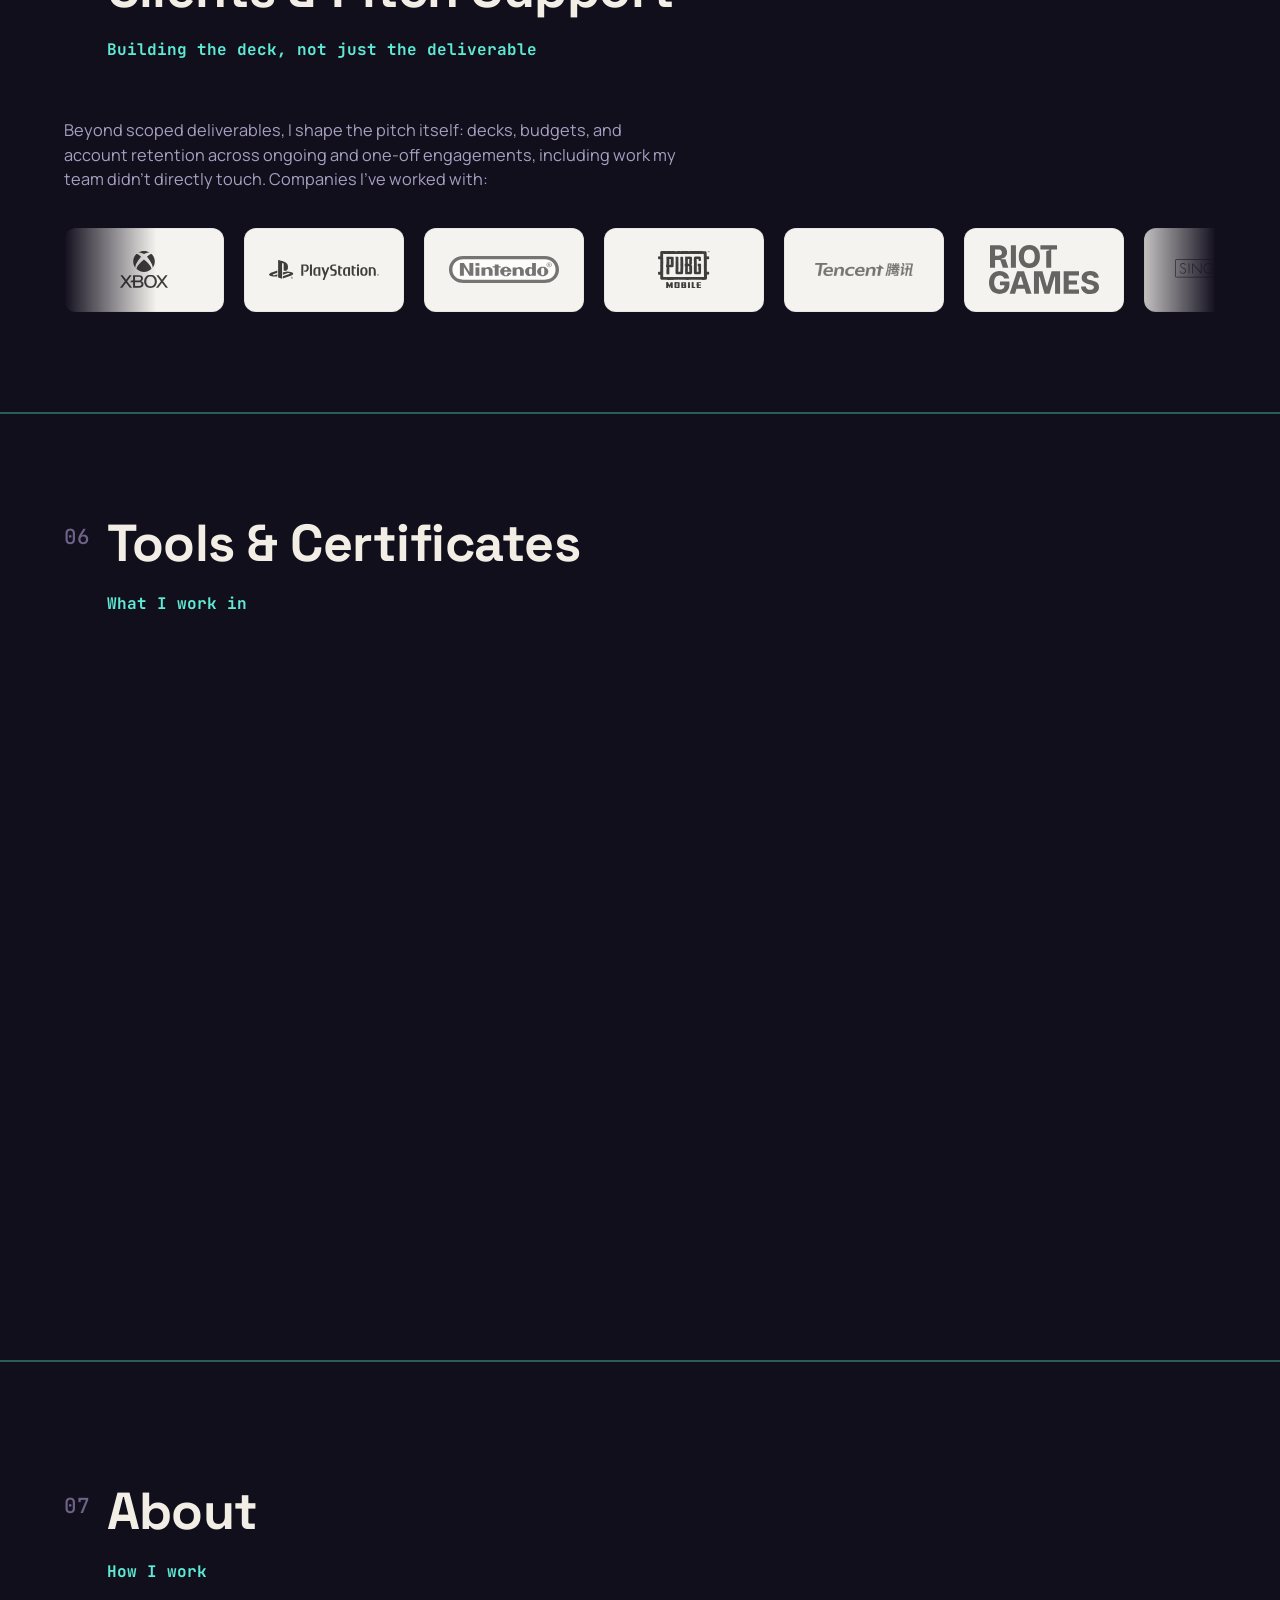
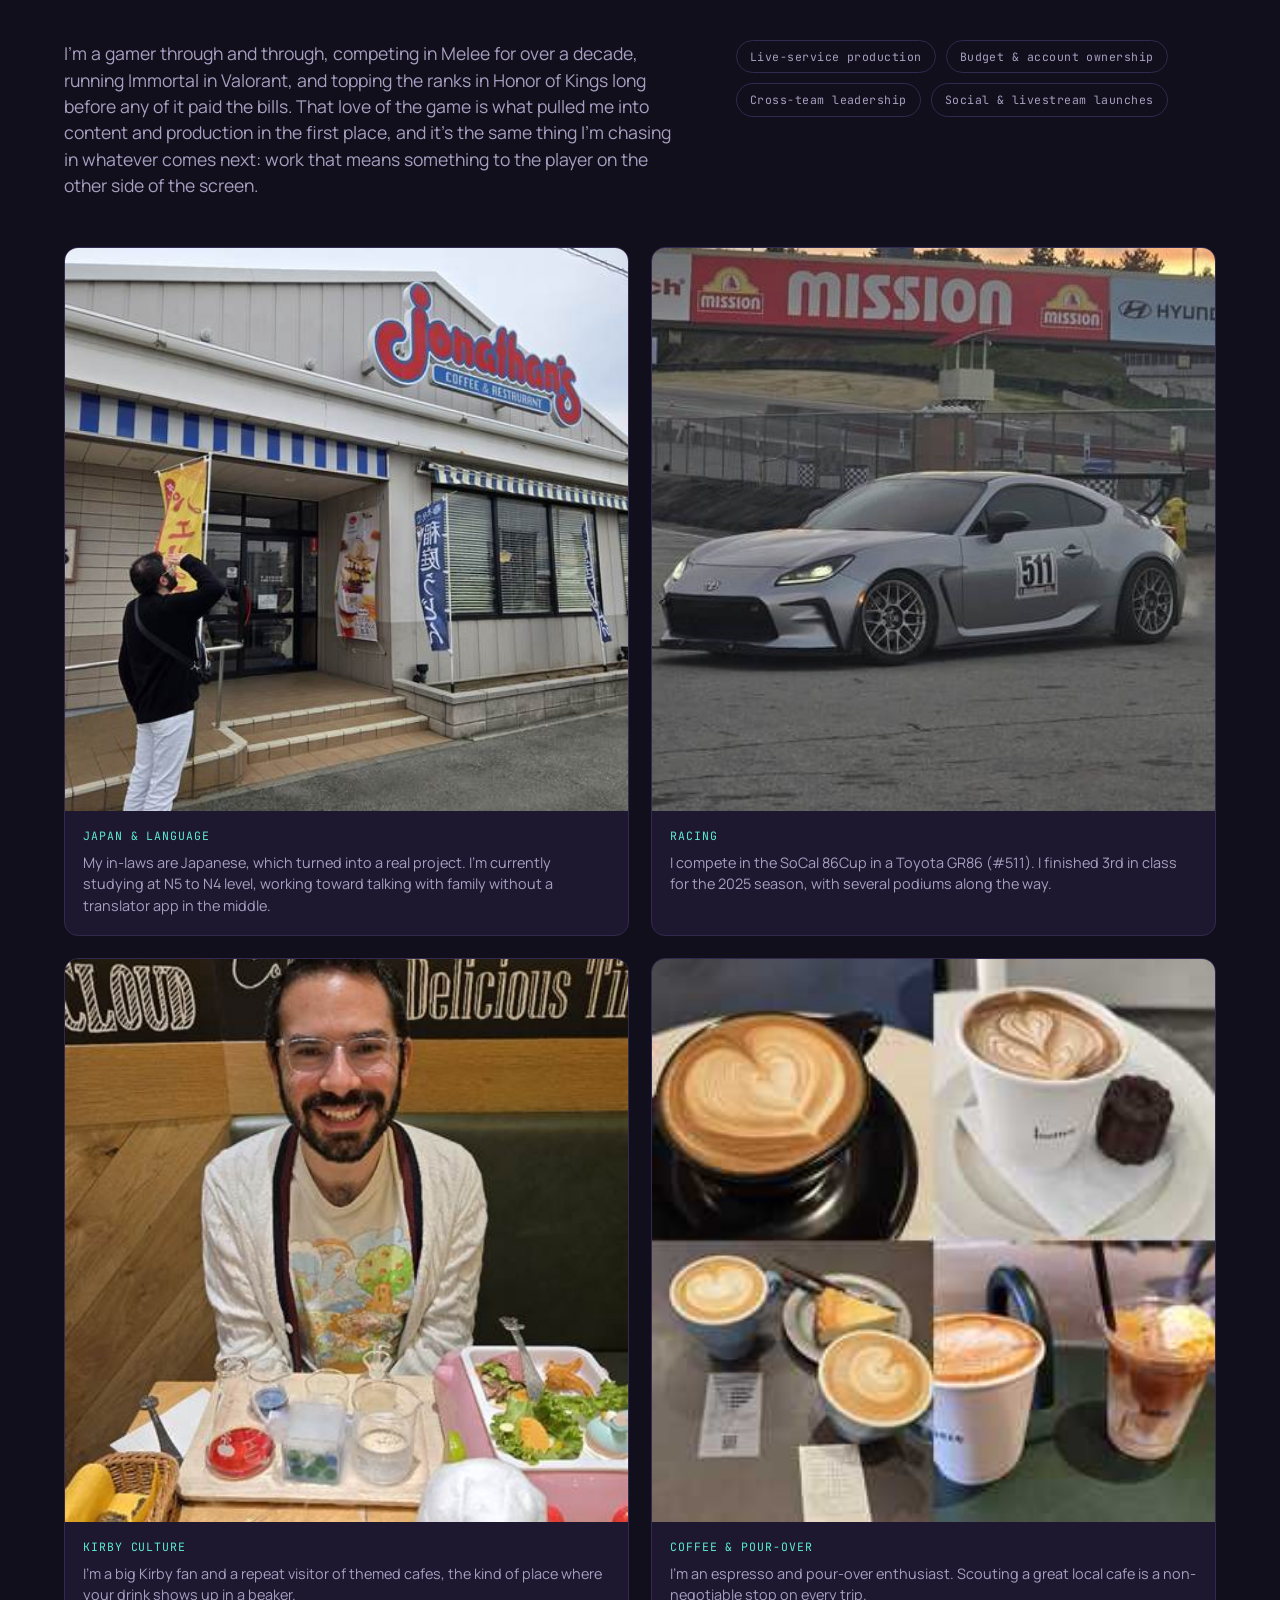
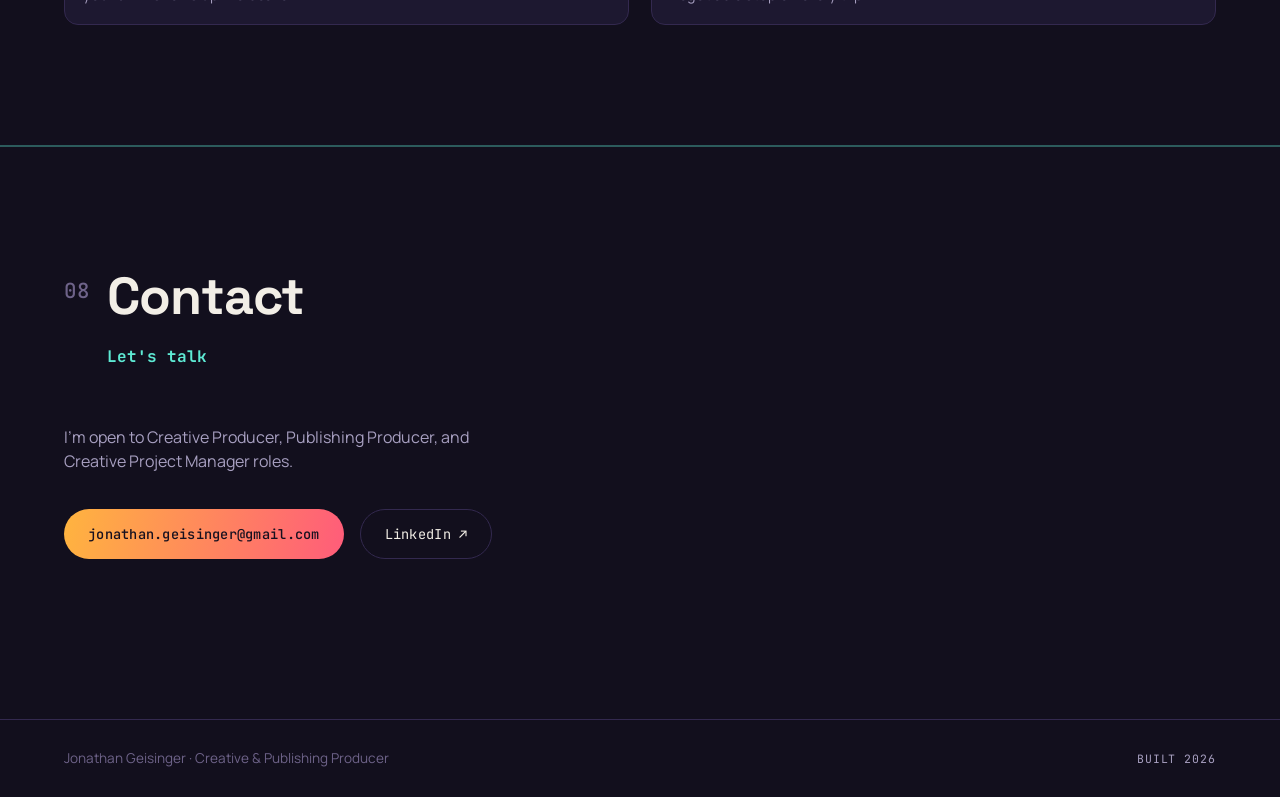
==== commit 9ed2e756: "Cache-bust styles.css and script.js Mobile browsers were serving a stale cached copy of styles.css a" ====
--- a/index.html
+++ b/index.html
@@ -9,7 +9,7 @@
 <link rel="preconnect" href="https://fonts.googleapis.com">
 <link rel="preconnect" href="https://fonts.gstatic.com" crossorigin>
 <link href="https://fonts.googleapis.com/css2?family=Space+Grotesk:wght@500;600;700&family=Manrope:wght@400;500;600;700&family=JetBrains+Mono:wght@400;500&display=swap" rel="stylesheet">
-<link rel="stylesheet" href="styles.css">
+<link rel="stylesheet" href="styles.css?v=2">
 </head>
 <body id="top">
 
@@ -515,6 +515,6 @@
 <script src="assets/hobby-racing.js"></script>
 <script src="assets/hobby-cafe.js?v=2"></script>
 <script src="assets/hobby-coffee.js?v=2"></script>
-<script src="script.js"></script>
+<script src="script.js?v=2"></script>
 </body>
 </html>
